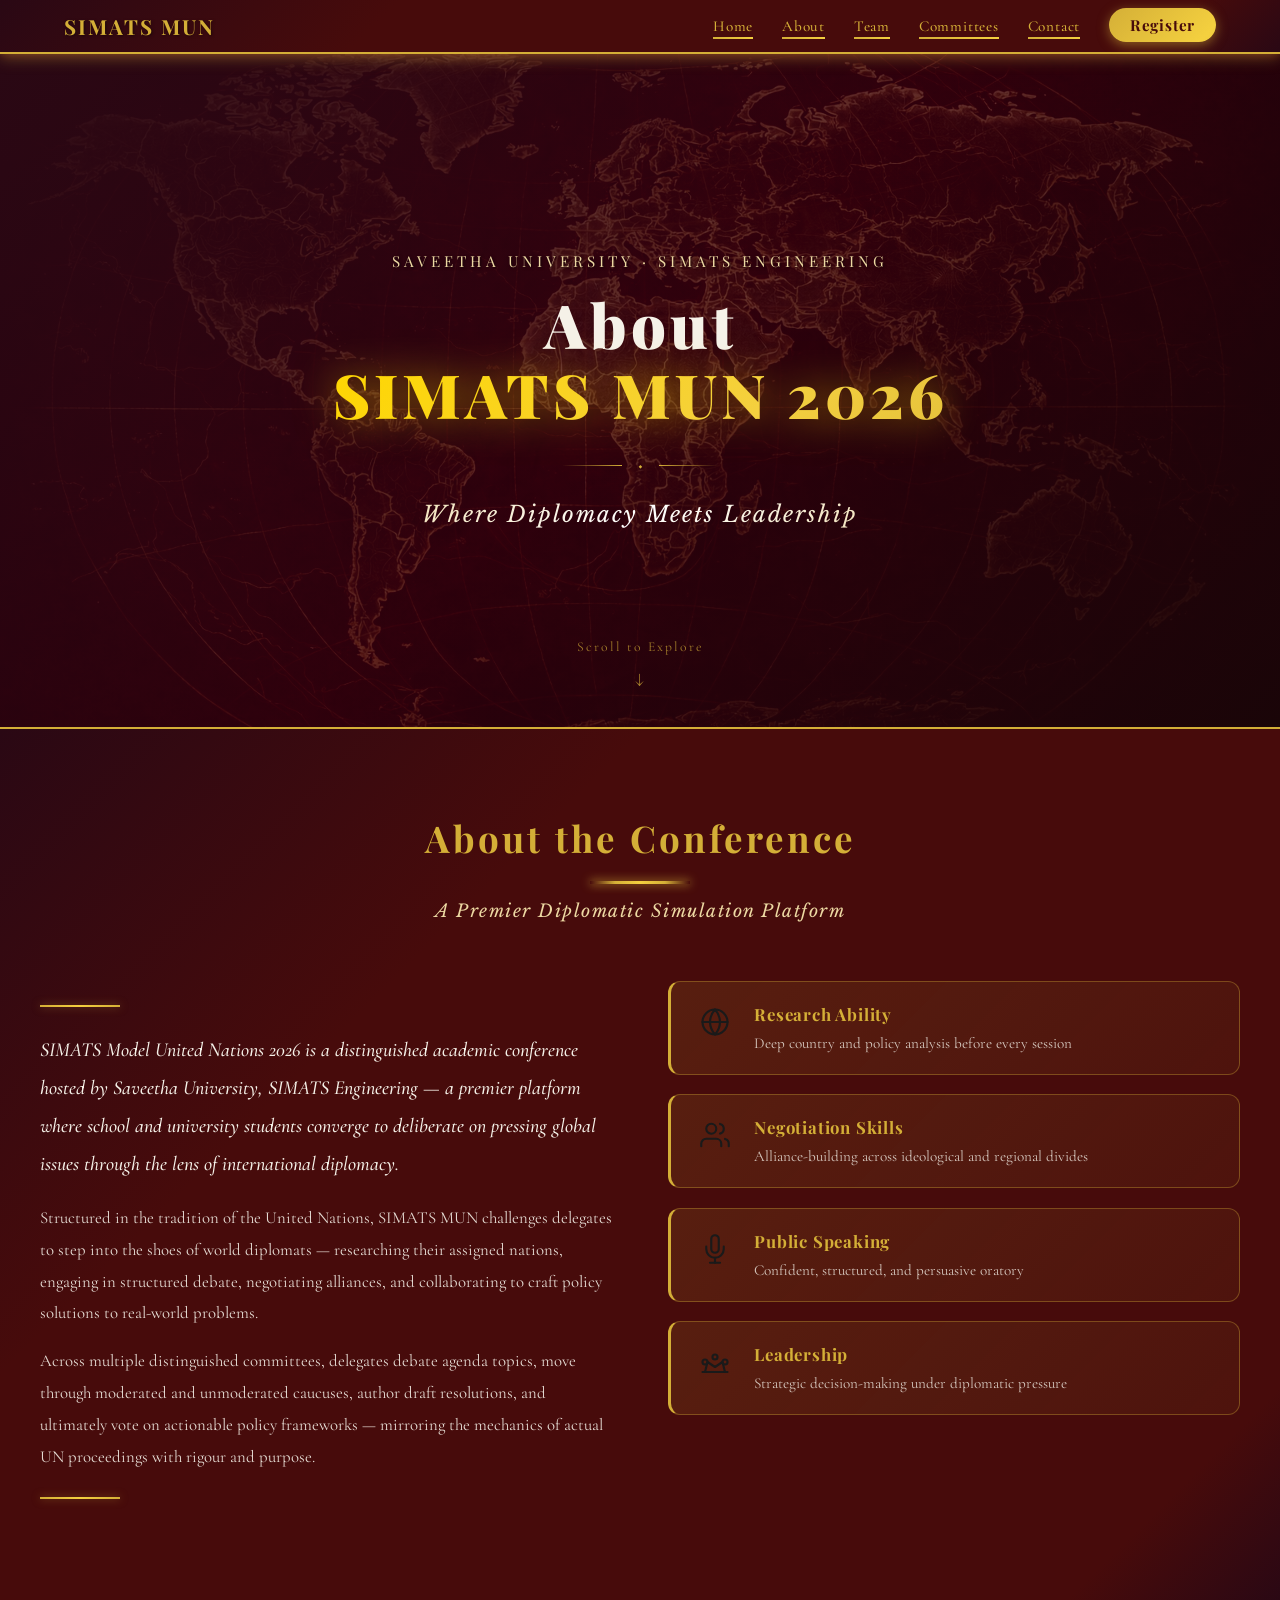
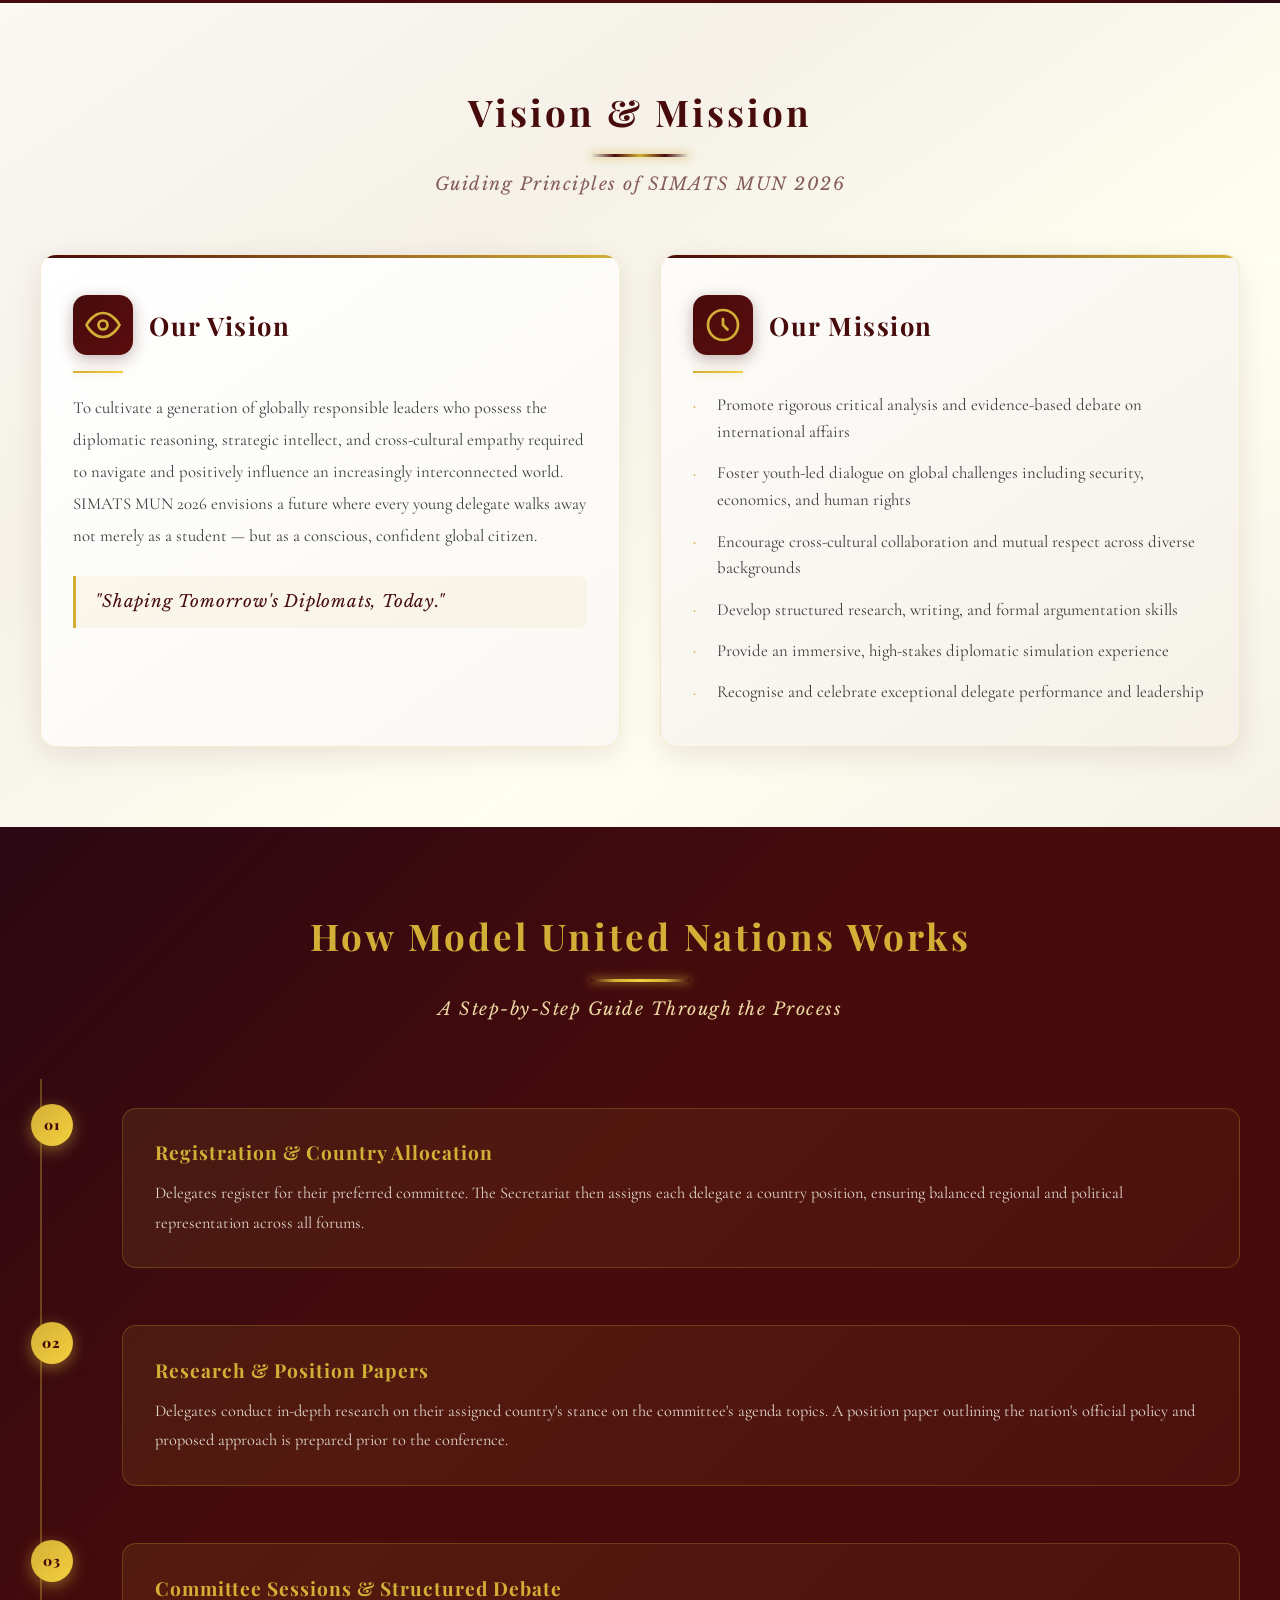
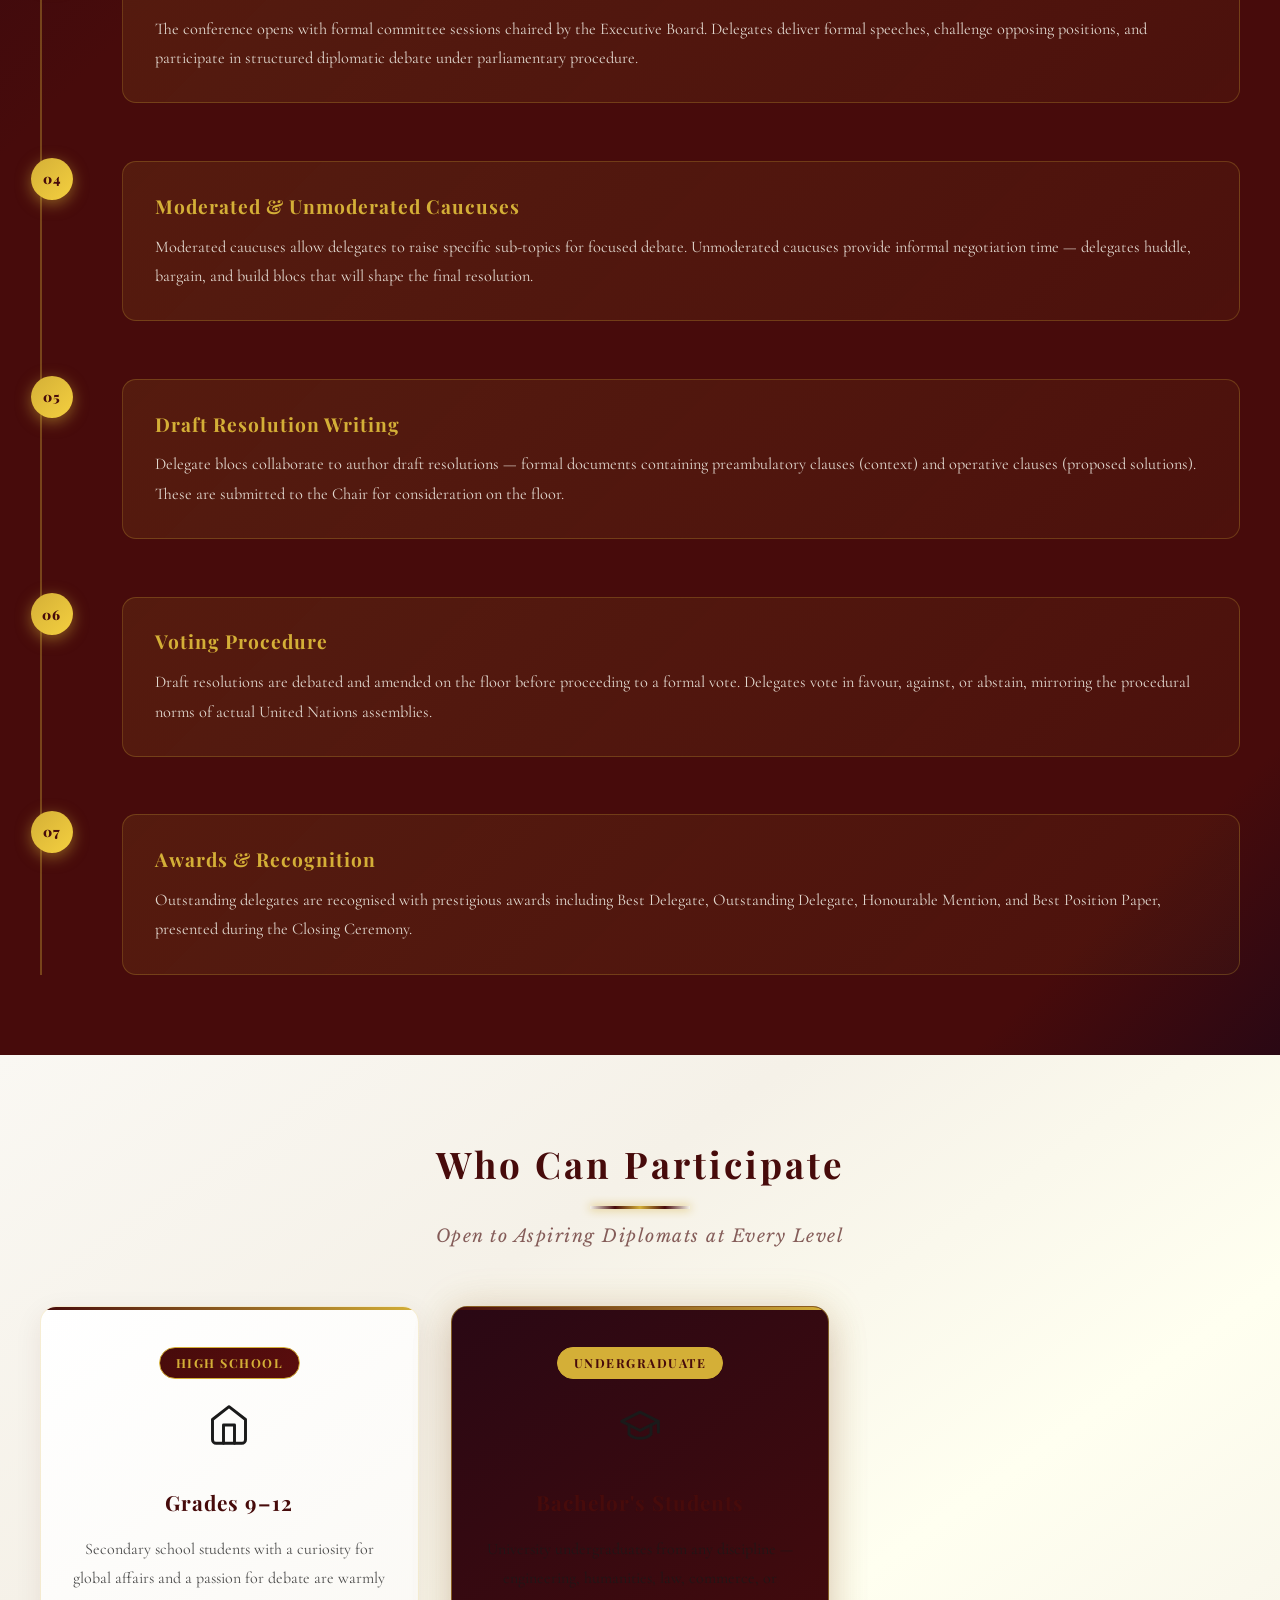
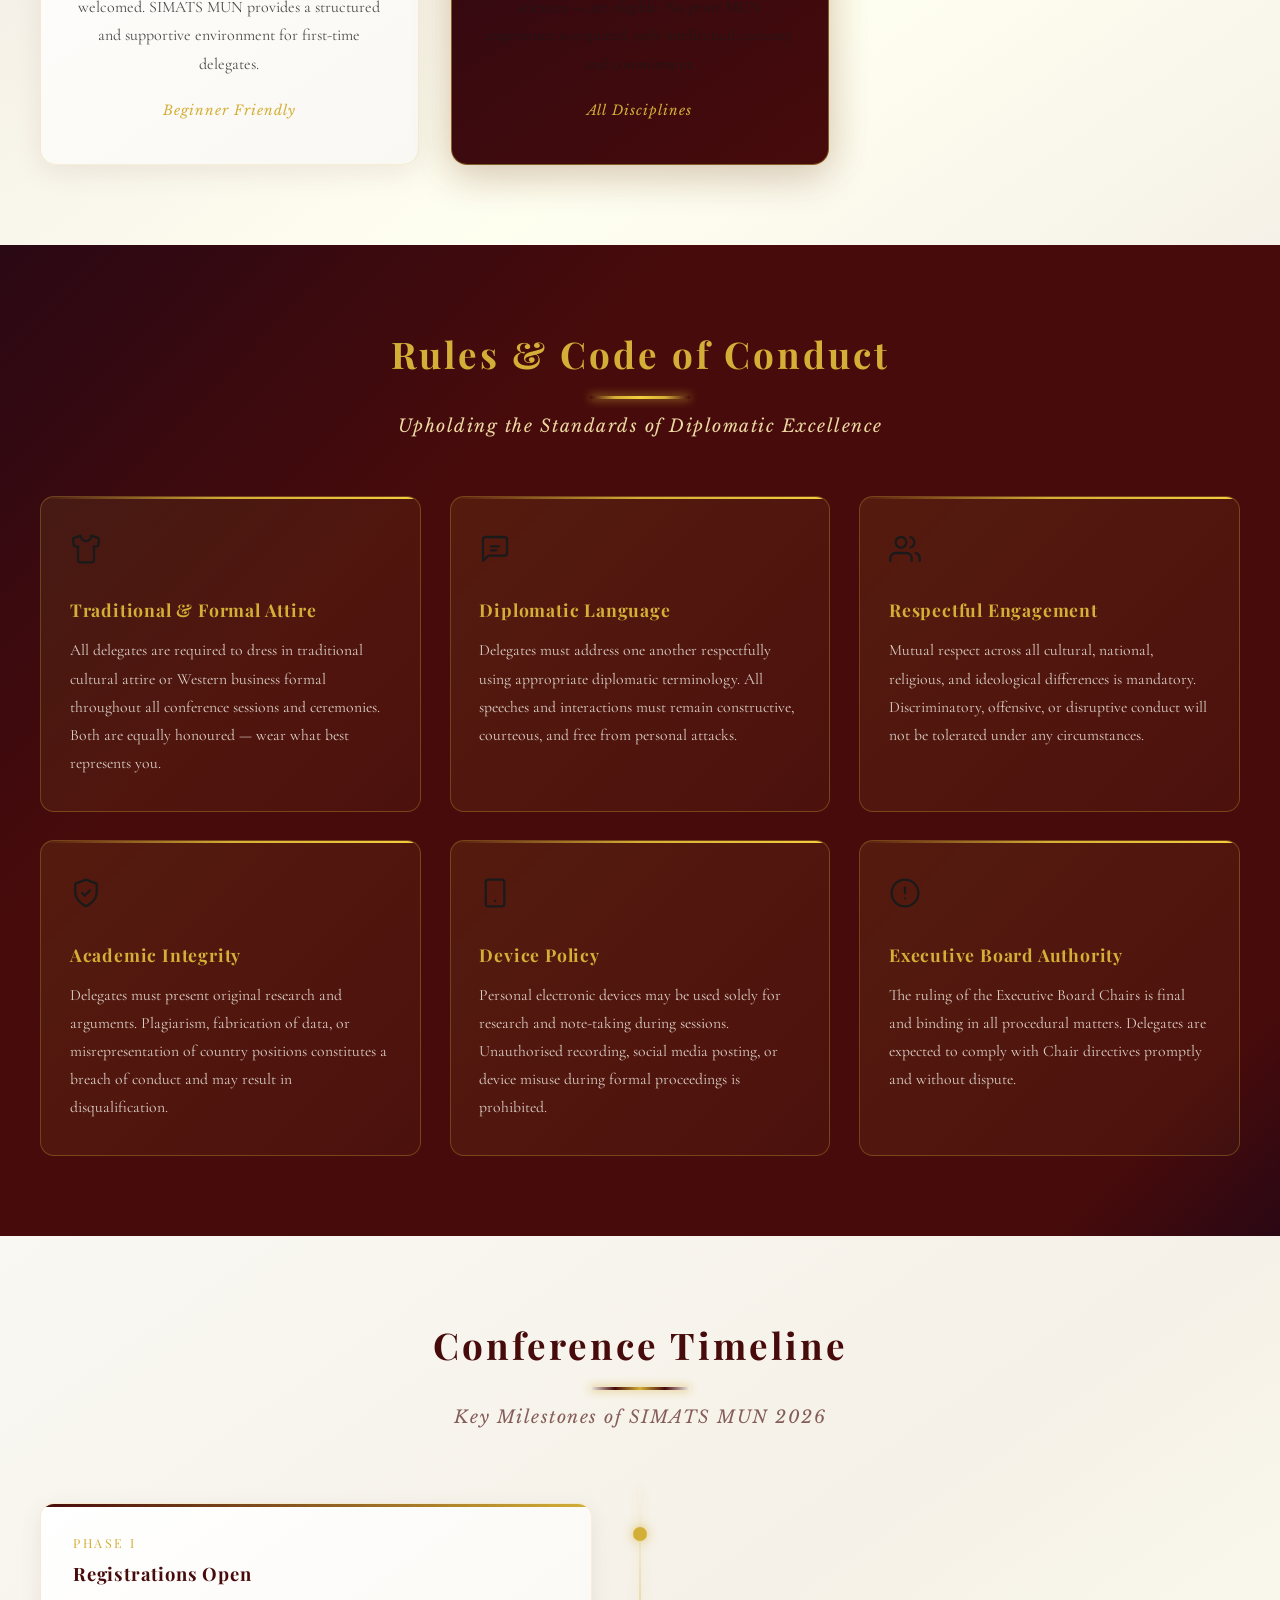
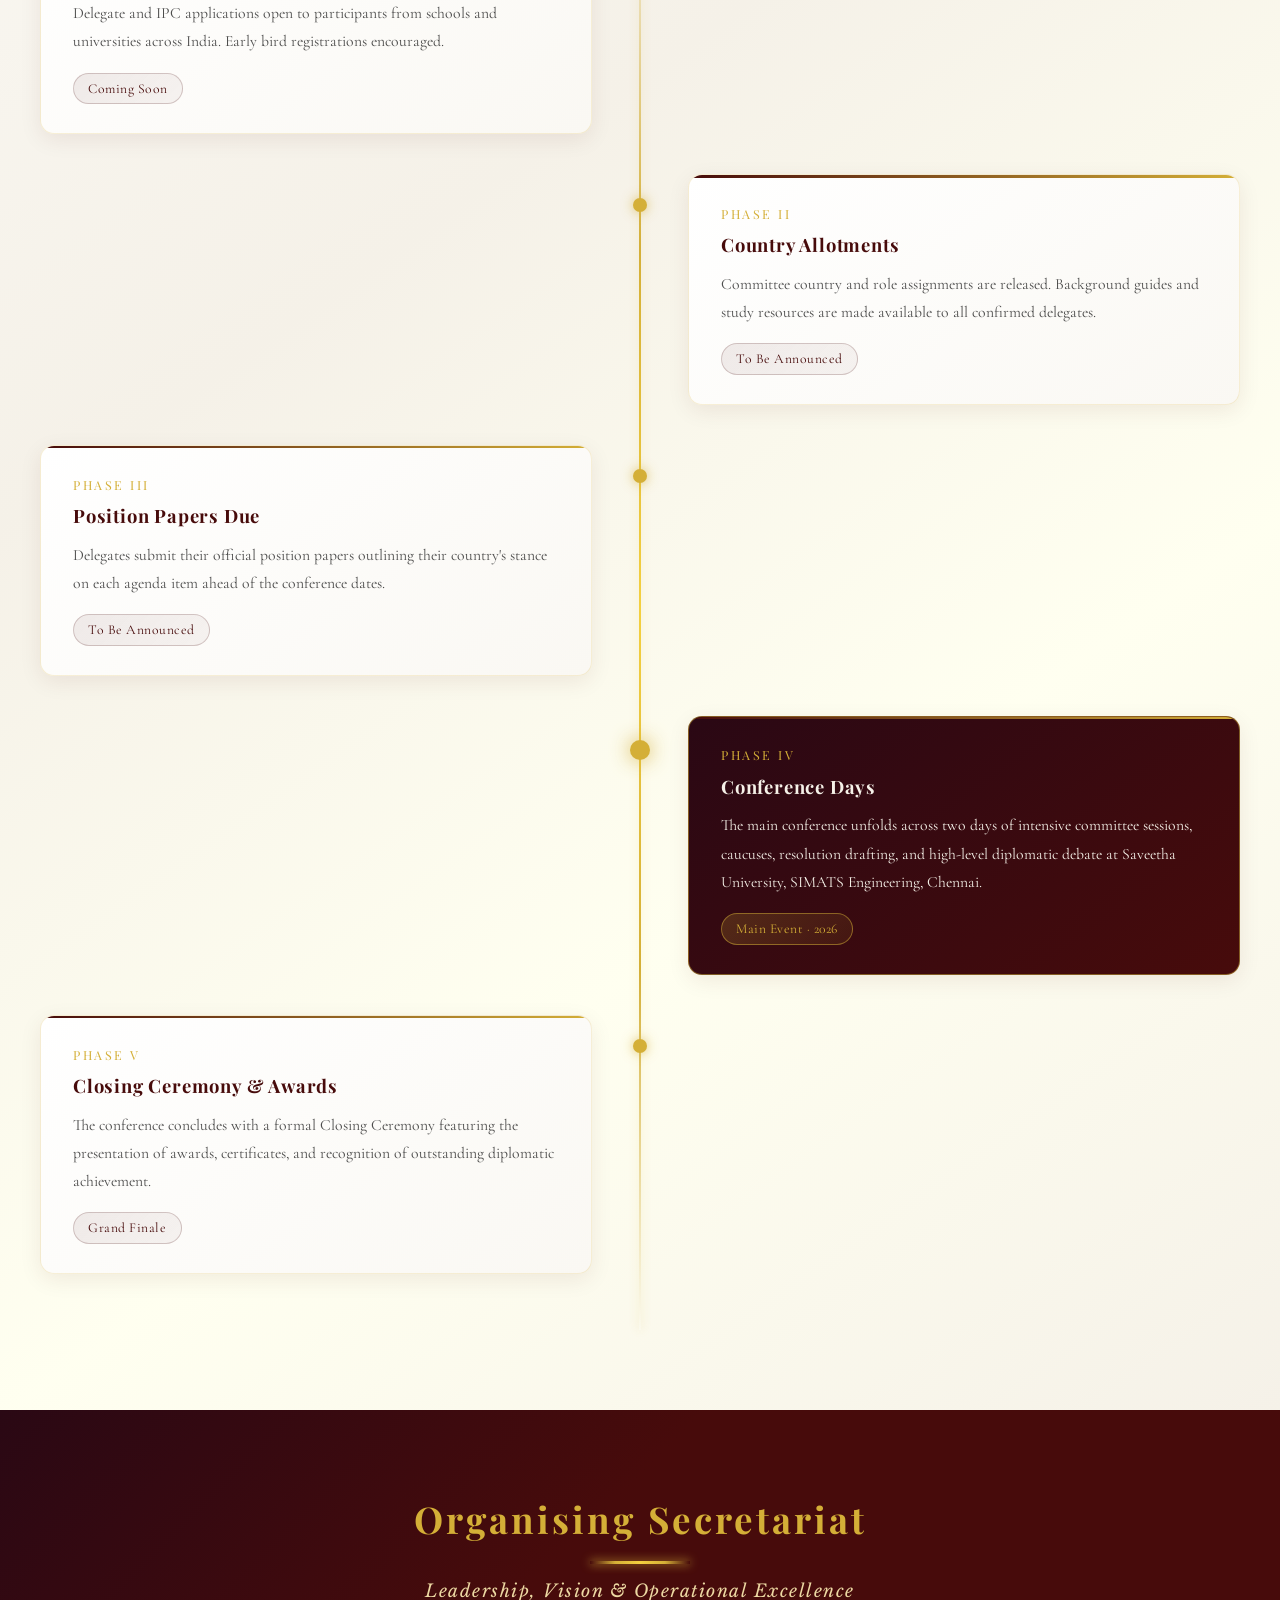
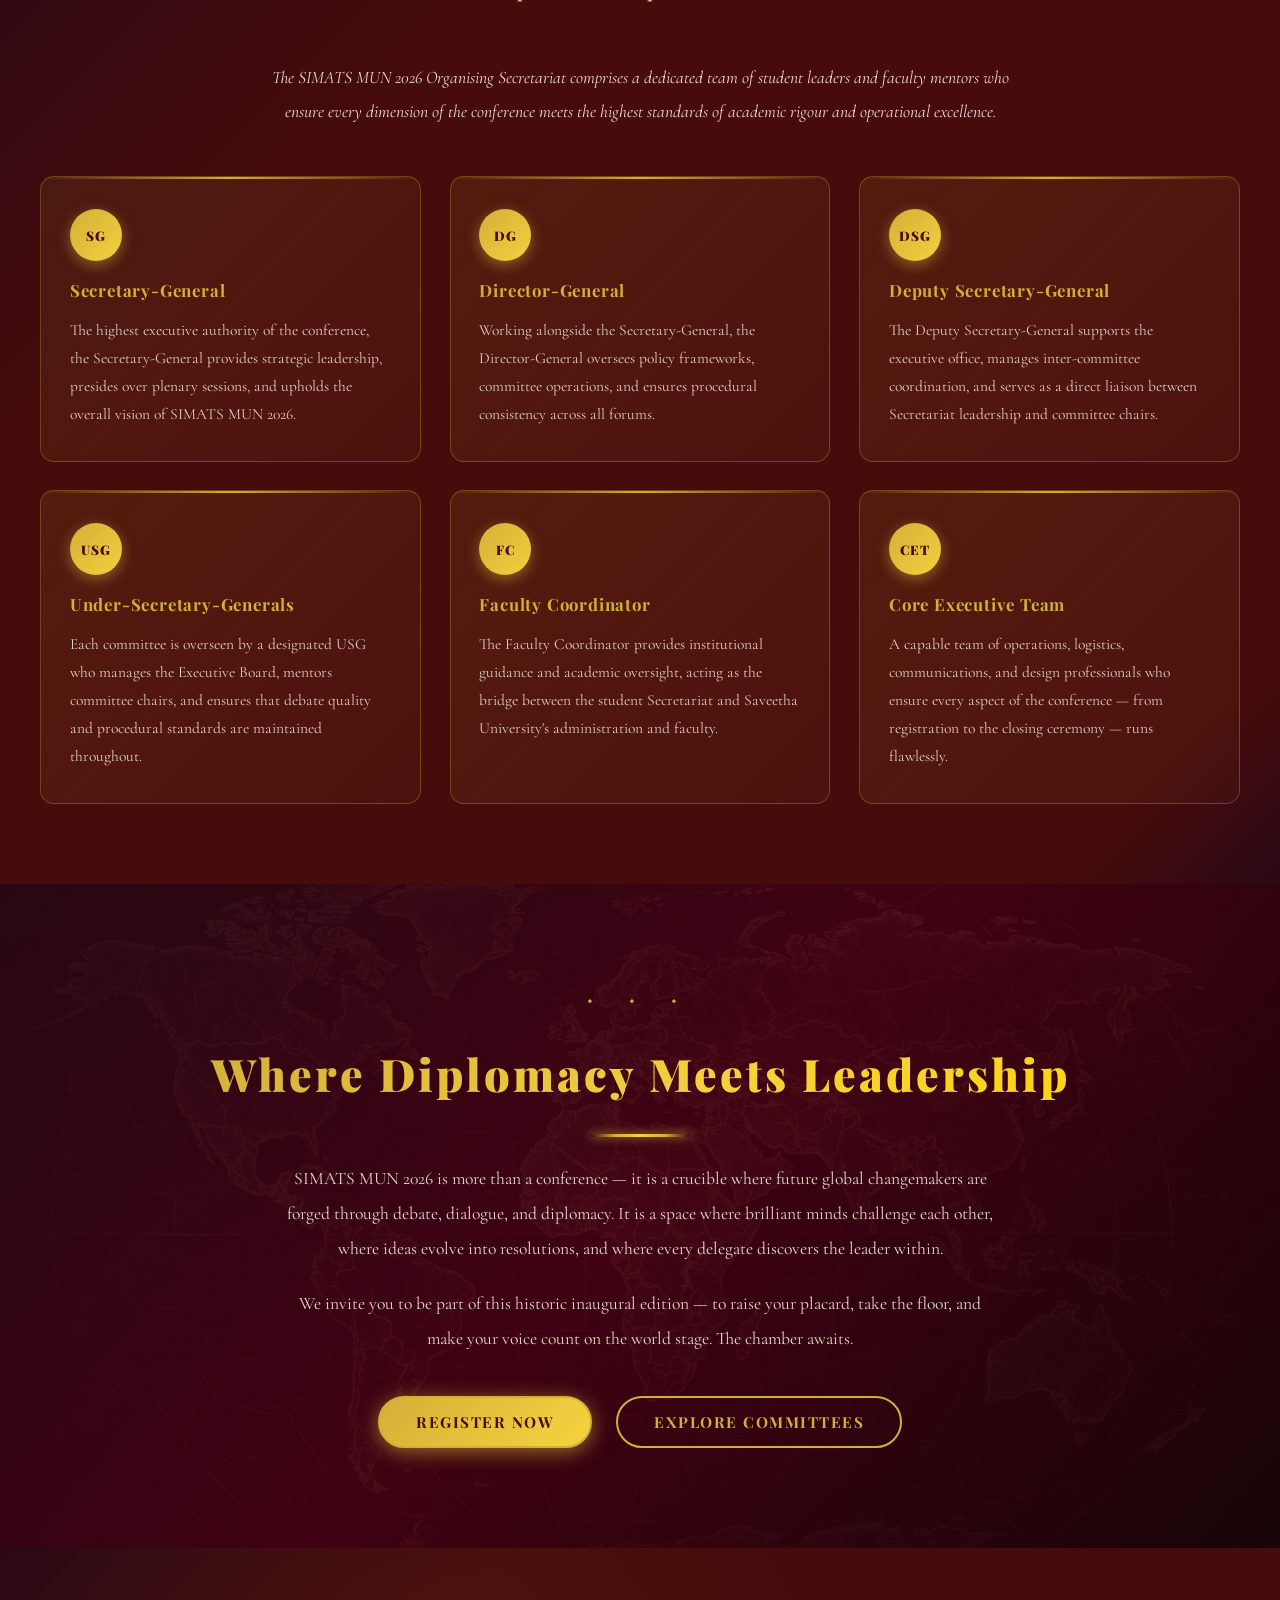
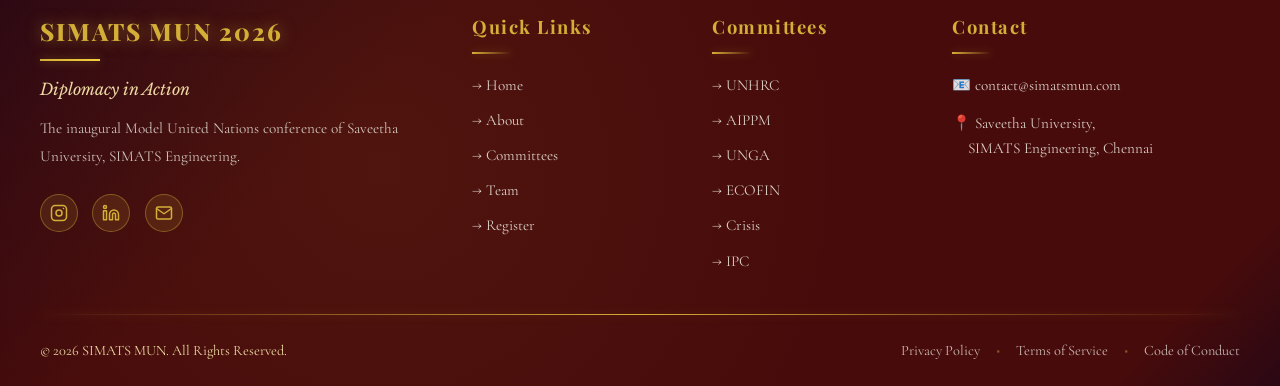
==== about.html @ 397e3b5e "Initial commit" ====
<!DOCTYPE html>
<html lang="en">
<head>
    <meta charset="UTF-8">
    <meta name="viewport" content="width=device-width, initial-scale=1.0">
    <title>About — SIMATS MUN 2026</title>
    <link rel="stylesheet" href="about.css">
    <link href="https://fonts.googleapis.com/css2?family=Playfair+Display:wght@400;500;600;700;800;900&family=Cormorant+Garamond:wght@300;400;500;600;700&family=Libre+Baskerville:wght@400;700&display=swap" rel="stylesheet">
</head>
<body>

    <!-- ═══════════════════════════════════════ NAVBAR ═══════════════════════════════════════ -->
    <nav class="navbar">
        <div class="nav-container">
            <a href="index.html" class="nav-logo">SIMATS MUN</a>
            <div class="nav-toggle" id="navToggle">
                <span></span><span></span><span></span>
            </div>
            <ul class="nav-menu" id="navMenu">
                <li><a href="index.html">Home</a></li>
                <li><a href="about.html" class="nav-active">About</a></li>
                <li><a href="index.html#team">Team</a></li>
                <li><a href="index.html#committees">Committees</a></li>
                <li><a href="index.html#contact">Contact</a></li>
                <li><a href="index.html#register" class="register-nav-btn">Register</a></li>
            </ul>
        </div>
    </nav>

    <!-- ═══════════════════════════════════════ HERO ═══════════════════════════════════════ -->
    <header class="about-hero">
        <div class="hero-bg"></div>
        <div class="hero-overlay"></div>
        <div class="hero-particles" id="heroParticles"></div>
        <div class="hero-content">
            <p class="hero-eyebrow">Saveetha University · SIMATS Engineering</p>
            <h1 class="hero-title">About<br><span class="hero-title-gold">SIMATS MUN 2026</span></h1>
            <div class="hero-divider">
                <span class="divider-line"></span>
                <span class="divider-gem">◆</span>
                <span class="divider-line"></span>
            </div>
            <p class="hero-tagline">Where Diplomacy Meets Leadership</p>
        </div>
        <div class="hero-scroll-hint">
            <span>Scroll to Explore</span>
            <div class="scroll-arrow">↓</div>
        </div>
    </header>

    <!-- ═══════════════════════════════════════ INTRODUCTION ═══════════════════════════════════════ -->
    <section class="section intro-section" id="introduction">
        <div class="section-bg-map"></div>
        <div class="container">
            <div class="section-header" data-animate>
                <h2 class="section-title">About the Conference</h2>
                <div class="title-underline"></div>
                <p class="section-tagline">A Premier Diplomatic Simulation Platform</p>
            </div>

            <div class="intro-grid" data-animate>
                <div class="intro-text-block">
                    <div class="ornament-bar"></div>
                    <p class="intro-lead">
                        SIMATS Model United Nations 2026 is a distinguished academic conference hosted by Saveetha University, SIMATS Engineering — a premier platform where school and university students converge to deliberate on pressing global issues through the lens of international diplomacy.
                    </p>
                    <p class="intro-body">
                        Structured in the tradition of the United Nations, SIMATS MUN challenges delegates to step into the shoes of world diplomats — researching their assigned nations, engaging in structured debate, negotiating alliances, and collaborating to craft policy solutions to real-world problems.
                    </p>
                    <p class="intro-body">
                        Across multiple distinguished committees, delegates debate agenda topics, move through moderated and unmoderated caucuses, author draft resolutions, and ultimately vote on actionable policy frameworks — mirroring the mechanics of actual UN proceedings with rigour and purpose.
                    </p>
                    <div class="ornament-bar"></div>
                </div>
                <div class="intro-pillars">
                    <!-- CHANGE 1: emoji → SVG icons in value pills -->
                    <div class="value-pill" data-delay="0">
                        <div class="pill-icon">
                            <svg viewBox="0 0 24 24" fill="none" stroke="currentColor" stroke-width="1.7" stroke-linecap="round" stroke-linejoin="round" width="30" height="30"><circle cx="12" cy="12" r="10"/><path d="M2 12h20M12 2a15.3 15.3 0 0 1 4 10 15.3 15.3 0 0 1-4 10 15.3 15.3 0 0 1-4-10 15.3 15.3 0 0 1 4-10z"/></svg>
                        </div>
                        <div>
                            <h4>Research Ability</h4>
                            <p>Deep country and policy analysis before every session</p>
                        </div>
                    </div>
                    <div class="value-pill" data-delay="1">
                        <div class="pill-icon">
                            <svg viewBox="0 0 24 24" fill="none" stroke="currentColor" stroke-width="1.7" stroke-linecap="round" stroke-linejoin="round" width="30" height="30"><path d="M17 21v-2a4 4 0 0 0-4-4H5a4 4 0 0 0-4 4v2"/><circle cx="9" cy="7" r="4"/><path d="M23 21v-2a4 4 0 0 0-3-3.87"/><path d="M16 3.13a4 4 0 0 1 0 7.75"/></svg>
                        </div>
                        <div>
                            <h4>Negotiation Skills</h4>
                            <p>Alliance-building across ideological and regional divides</p>
                        </div>
                    </div>
                    <div class="value-pill" data-delay="2">
                        <div class="pill-icon">
                            <svg viewBox="0 0 24 24" fill="none" stroke="currentColor" stroke-width="1.7" stroke-linecap="round" stroke-linejoin="round" width="30" height="30"><path d="M12 1a3 3 0 0 0-3 3v8a3 3 0 0 0 6 0V4a3 3 0 0 0-3-3z"/><path d="M19 10v2a7 7 0 0 1-14 0v-2"/><line x1="12" y1="19" x2="12" y2="23"/><line x1="8" y1="23" x2="16" y2="23"/></svg>
                        </div>
                        <div>
                            <h4>Public Speaking</h4>
                            <p>Confident, structured, and persuasive oratory</p>
                        </div>
                    </div>
                    <div class="value-pill" data-delay="3">
                        <div class="pill-icon">
                            <svg viewBox="0 0 24 24" fill="none" stroke="currentColor" stroke-width="1.7" stroke-linecap="round" stroke-linejoin="round" width="30" height="30"><path d="M2 20h20"/><path d="M4 20l2-8 6 4 6-4 2 8"/><circle cx="12" cy="8" r="2"/><circle cx="4" cy="12" r="2"/><circle cx="20" cy="12" r="2"/></svg>
                        </div>
                        <div>
                            <h4>Leadership</h4>
                            <p>Strategic decision-making under diplomatic pressure</p>
                        </div>
                    </div>
                </div>
            </div>
        </div>
    </section>

    <!-- ═══════════════════════════════════════ VISION & MISSION ═══════════════════════════════════════ -->
    <section class="section vm-section" id="vision-mission">
        <div class="container">
            <div class="section-header" data-animate>
                <h2 class="section-title">Vision &amp; Mission</h2>
                <div class="title-underline"></div>
                <p class="section-tagline">Guiding Principles of SIMATS MUN 2026</p>
            </div>

            <div class="vm-grid" data-animate>
                <!-- Vision -->
                <div class="vm-card vm-vision">
                    <div class="vm-card-header">
                        <div class="vm-icon">
                            <svg viewBox="0 0 24 24" fill="none" width="36" height="36">
                                <path d="M1 12s4-8 11-8 11 8 11 8-4 8-11 8-11-8-11-8z" stroke="currentColor" stroke-width="1.8" stroke-linecap="round" stroke-linejoin="round"/>
                                <circle cx="12" cy="12" r="3" stroke="currentColor" stroke-width="1.8"/>
                            </svg>
                        </div>
                        <h3>Our Vision</h3>
                    </div>
                    <div class="vm-card-divider"></div>
                    <p class="vm-text">
                        To cultivate a generation of globally responsible leaders who possess the diplomatic reasoning, strategic intellect, and cross-cultural empathy required to navigate and positively influence an increasingly interconnected world. SIMATS MUN 2026 envisions a future where every young delegate walks away not merely as a student — but as a conscious, confident global citizen.
                    </p>
                    <div class="vm-quote">
                        "Shaping Tomorrow's Diplomats, Today."
                    </div>
                </div>

                <!-- Mission -->
                <div class="vm-card vm-mission">
                    <div class="vm-card-header">
                        <div class="vm-icon">
                            <svg viewBox="0 0 24 24" fill="none" width="36" height="36">
                                <circle cx="12" cy="12" r="10" stroke="currentColor" stroke-width="1.8"/>
                                <path d="M12 8v4l3 3" stroke="currentColor" stroke-width="1.8" stroke-linecap="round" stroke-linejoin="round"/>
                            </svg>
                        </div>
                        <h3>Our Mission</h3>
                    </div>
                    <div class="vm-card-divider"></div>
                    <ul class="vm-list">
                        <li>Promote rigorous critical analysis and evidence-based debate on international affairs</li>
                        <li>Foster youth-led dialogue on global challenges including security, economics, and human rights</li>
                        <li>Encourage cross-cultural collaboration and mutual respect across diverse backgrounds</li>
                        <li>Develop structured research, writing, and formal argumentation skills</li>
                        <li>Provide an immersive, high-stakes diplomatic simulation experience</li>
                        <li>Recognise and celebrate exceptional delegate performance and leadership</li>
                    </ul>
                </div>
            </div>
        </div>
    </section>

    <!-- ═══════════════════════════════════════ HOW MUN WORKS ═══════════════════════════════════════ -->
    <section class="section how-section" id="how-it-works">
        <div class="section-bg-map"></div>
        <div class="container">
            <div class="section-header" data-animate>
                <h2 class="section-title">How Model United Nations Works</h2>
                <div class="title-underline"></div>
                <p class="section-tagline">A Step-by-Step Guide Through the Process</p>
            </div>

            <div class="process-timeline" data-animate>

                <div class="process-step" data-step="01">
                    <div class="step-number">01</div>
                    <div class="step-connector"></div>
                    <div class="step-content">
                        <h4>Registration &amp; Country Allocation</h4>
                        <p>Delegates register for their preferred committee. The Secretariat then assigns each delegate a country position, ensuring balanced regional and political representation across all forums.</p>
                    </div>
                </div>

                <div class="process-step" data-step="02">
                    <div class="step-number">02</div>
                    <div class="step-connector"></div>
                    <div class="step-content">
                        <h4>Research &amp; Position Papers</h4>
                        <p>Delegates conduct in-depth research on their assigned country's stance on the committee's agenda topics. A position paper outlining the nation's official policy and proposed approach is prepared prior to the conference.</p>
                    </div>
                </div>

                <div class="process-step" data-step="03">
                    <div class="step-number">03</div>
                    <div class="step-connector"></div>
                    <div class="step-content">
                        <h4>Committee Sessions &amp; Structured Debate</h4>
                        <p>The conference opens with formal committee sessions chaired by the Executive Board. Delegates deliver formal speeches, challenge opposing positions, and participate in structured diplomatic debate under parliamentary procedure.</p>
                    </div>
                </div>

                <div class="process-step" data-step="04">
                    <div class="step-number">04</div>
                    <div class="step-connector"></div>
                    <div class="step-content">
                        <h4>Moderated &amp; Unmoderated Caucuses</h4>
                        <p>Moderated caucuses allow delegates to raise specific sub-topics for focused debate. Unmoderated caucuses provide informal negotiation time — delegates huddle, bargain, and build blocs that will shape the final resolution.</p>
                    </div>
                </div>

                <div class="process-step" data-step="05">
                    <div class="step-number">05</div>
                    <div class="step-connector"></div>
                    <div class="step-content">
                        <h4>Draft Resolution Writing</h4>
                        <p>Delegate blocs collaborate to author draft resolutions — formal documents containing preambulatory clauses (context) and operative clauses (proposed solutions). These are submitted to the Chair for consideration on the floor.</p>
                    </div>
                </div>

                <div class="process-step" data-step="06">
                    <div class="step-number">06</div>
                    <div class="step-connector"></div>
                    <div class="step-content">
                        <h4>Voting Procedure</h4>
                        <p>Draft resolutions are debated and amended on the floor before proceeding to a formal vote. Delegates vote in favour, against, or abstain, mirroring the procedural norms of actual United Nations assemblies.</p>
                    </div>
                </div>

                <div class="process-step" data-step="07">
                    <div class="step-number">07</div>
                    <div class="step-content">
                        <h4>Awards &amp; Recognition</h4>
                        <p>Outstanding delegates are recognised with prestigious awards including Best Delegate, Outstanding Delegate, Honourable Mention, and Best Position Paper, presented during the Closing Ceremony.</p>
                    </div>
                </div>

            </div>
        </div>
    </section>

    <!-- ═══════════════════════════════════════ WHO CAN PARTICIPATE ═══════════════════════════════════════ -->
    <section class="section eligibility-section" id="eligibility">
        <div class="container">
            <div class="section-header" data-animate>
                <h2 class="section-title">Who Can Participate</h2>
                <div class="title-underline"></div>
                <p class="section-tagline">Open to Aspiring Diplomats at Every Level</p>
            </div>

            <!-- CHANGE 2: Postgraduate card removed; only High School & Undergraduate remain -->
            <div class="eligibility-grid" data-animate>
                <div class="elig-card">
                    <div class="elig-badge">High School</div>
                    <div class="elig-icon">
                        <svg viewBox="0 0 24 24" fill="none" stroke="currentColor" stroke-width="1.6" stroke-linecap="round" stroke-linejoin="round" width="44" height="44"><path d="M3 9l9-7 9 7v11a2 2 0 0 1-2 2H5a2 2 0 0 1-2-2z"/><polyline points="9 22 9 12 15 12 15 22"/></svg>
                    </div>
                    <h3>Grades 9–12</h3>
                    <p>Secondary school students with a curiosity for global affairs and a passion for debate are warmly welcomed. SIMATS MUN provides a structured and supportive environment for first-time delegates.</p>
                    <div class="elig-tag">Beginner Friendly</div>
                </div>
                <div class="elig-card elig-card-highlight">
                    <div class="elig-badge">Undergraduate</div>
                    <div class="elig-icon">
                        <svg viewBox="0 0 24 24" fill="none" stroke="currentColor" stroke-width="1.6" stroke-linecap="round" stroke-linejoin="round" width="44" height="44"><path d="M22 10v6M2 10l10-5 10 5-10 5z"/><path d="M6 12v5c3 3 9 3 12 0v-5"/></svg>
                    </div>
                    <h3>Bachelor's Students</h3>
                    <p>University undergraduates from any discipline — engineering, humanities, law, commerce, or sciences — are eligible. No prior MUN experience is required, only intellectual curiosity and commitment.</p>
                    <div class="elig-tag">All Disciplines</div>
                </div>
            </div>
        </div>
    </section>

    <!-- ═══════════════════════════════════════ RULES & CODE OF CONDUCT ═══════════════════════════════════════ -->
    <section class="section rules-section" id="rules">
        <div class="section-bg-map"></div>
        <div class="container">
            <div class="section-header" data-animate>
                <h2 class="section-title">Rules &amp; Code of Conduct</h2>
                <div class="title-underline"></div>
                <p class="section-tagline">Upholding the Standards of Diplomatic Excellence</p>
            </div>

            <div class="rules-grid" data-animate>
                <!-- CHANGE 3: Attire — traditional & formal; emoji → SVG icon -->
                <div class="rule-card">
                    <div class="rule-icon">
                        <svg viewBox="0 0 24 24" fill="none" stroke="currentColor" stroke-width="1.7" stroke-linecap="round" stroke-linejoin="round" width="32" height="32"><path d="M20.38 3.46L16 2a4 4 0 0 1-8 0L3.62 3.46a2 2 0 0 0-1.34 2.23l.58 3.57a1 1 0 0 0 .99.84H6v10c0 1.1.9 2 2 2h8a2 2 0 0 0 2-2V10h2.15a1 1 0 0 0 .99-.84l.58-3.57a2 2 0 0 0-1.34-2.23z"/></svg>
                    </div>
                    <h4>Traditional &amp; Formal Attire</h4>
                    <p>All delegates are required to dress in traditional cultural attire or Western business formal throughout all conference sessions and ceremonies. Both are equally honoured — wear what best represents you.</p>
                </div>
                <div class="rule-card">
                    <div class="rule-icon">
                        <svg viewBox="0 0 24 24" fill="none" stroke="currentColor" stroke-width="1.7" stroke-linecap="round" stroke-linejoin="round" width="32" height="32"><path d="M21 15a2 2 0 0 1-2 2H7l-4 4V5a2 2 0 0 1 2-2h14a2 2 0 0 1 2 2z"/><line x1="9" y1="10" x2="15" y2="10"/><line x1="9" y1="13" x2="13" y2="13"/></svg>
                    </div>
                    <h4>Diplomatic Language</h4>
                    <p>Delegates must address one another respectfully using appropriate diplomatic terminology. All speeches and interactions must remain constructive, courteous, and free from personal attacks.</p>
                </div>
                <div class="rule-card">
                    <div class="rule-icon">
                        <svg viewBox="0 0 24 24" fill="none" stroke="currentColor" stroke-width="1.7" stroke-linecap="round" stroke-linejoin="round" width="32" height="32"><path d="M17 21v-2a4 4 0 0 0-4-4H5a4 4 0 0 0-4 4v2"/><circle cx="9" cy="7" r="4"/><path d="M23 21v-2a4 4 0 0 0-3-3.87"/><path d="M16 3.13a4 4 0 0 1 0 7.75"/></svg>
                    </div>
                    <h4>Respectful Engagement</h4>
                    <p>Mutual respect across all cultural, national, religious, and ideological differences is mandatory. Discriminatory, offensive, or disruptive conduct will not be tolerated under any circumstances.</p>
                </div>
                <div class="rule-card">
                    <div class="rule-icon">
                        <svg viewBox="0 0 24 24" fill="none" stroke="currentColor" stroke-width="1.7" stroke-linecap="round" stroke-linejoin="round" width="32" height="32"><path d="M12 22s8-4 8-10V5l-8-3-8 3v7c0 6 8 10 8 10z"/><polyline points="9 12 11 14 15 10"/></svg>
                    </div>
                    <h4>Academic Integrity</h4>
                    <p>Delegates must present original research and arguments. Plagiarism, fabrication of data, or misrepresentation of country positions constitutes a breach of conduct and may result in disqualification.</p>
                </div>
                <div class="rule-card">
                    <div class="rule-icon">
                        <svg viewBox="0 0 24 24" fill="none" stroke="currentColor" stroke-width="1.7" stroke-linecap="round" stroke-linejoin="round" width="32" height="32"><rect x="5" y="2" width="14" height="20" rx="2" ry="2"/><line x1="12" y1="18" x2="12.01" y2="18"/></svg>
                    </div>
                    <h4>Device Policy</h4>
                    <p>Personal electronic devices may be used solely for research and note-taking during sessions. Unauthorised recording, social media posting, or device misuse during formal proceedings is prohibited.</p>
                </div>
                <div class="rule-card">
                    <div class="rule-icon">
                        <svg viewBox="0 0 24 24" fill="none" stroke="currentColor" stroke-width="1.7" stroke-linecap="round" stroke-linejoin="round" width="32" height="32"><circle cx="12" cy="12" r="10"/><line x1="12" y1="8" x2="12" y2="12"/><line x1="12" y1="16" x2="12.01" y2="16"/></svg>
                    </div>
                    <h4>Executive Board Authority</h4>
                    <p>The ruling of the Executive Board Chairs is final and binding in all procedural matters. Delegates are expected to comply with Chair directives promptly and without dispute.</p>
                </div>
            </div>
        </div>
    </section>

    <!-- ═══════════════════════════════════════ CONFERENCE TIMELINE ═══════════════════════════════════════ -->
    <section class="section timeline-section" id="timeline">
        <div class="container">
            <div class="section-header" data-animate>
                <h2 class="section-title">Conference Timeline</h2>
                <div class="title-underline"></div>
                <p class="section-tagline">Key Milestones of SIMATS MUN 2026</p>
            </div>

            <div class="timeline-track" data-animate>
                <div class="tl-node">
                    <div class="tl-dot"></div>
                    <div class="tl-card">
                        <div class="tl-phase">Phase I</div>
                        <h4>Registrations Open</h4>
                        <p>Delegate and IPC applications open to participants from schools and universities across India. Early bird registrations encouraged.</p>
                        <div class="tl-tag">Coming Soon</div>
                    </div>
                </div>
                <div class="tl-node tl-right">
                    <div class="tl-dot"></div>
                    <div class="tl-card">
                        <div class="tl-phase">Phase II</div>
                        <h4>Country Allotments</h4>
                        <p>Committee country and role assignments are released. Background guides and study resources are made available to all confirmed delegates.</p>
                        <div class="tl-tag">To Be Announced</div>
                    </div>
                </div>
                <div class="tl-node">
                    <div class="tl-dot"></div>
                    <div class="tl-card">
                        <div class="tl-phase">Phase III</div>
                        <h4>Position Papers Due</h4>
                        <p>Delegates submit their official position papers outlining their country's stance on each agenda item ahead of the conference dates.</p>
                        <div class="tl-tag">To Be Announced</div>
                    </div>
                </div>
                <div class="tl-node tl-right">
                    <div class="tl-dot tl-dot-gold"></div>
                    <div class="tl-card tl-card-gold">
                        <div class="tl-phase">Phase IV</div>
                        <h4>Conference Days</h4>
                        <p>The main conference unfolds across two days of intensive committee sessions, caucuses, resolution drafting, and high-level diplomatic debate at Saveetha University, SIMATS Engineering, Chennai.</p>
                        <div class="tl-tag tl-tag-gold">Main Event · 2026</div>
                    </div>
                </div>
                <div class="tl-node">
                    <div class="tl-dot"></div>
                    <div class="tl-card">
                        <div class="tl-phase">Phase V</div>
                        <h4>Closing Ceremony &amp; Awards</h4>
                        <p>The conference concludes with a formal Closing Ceremony featuring the presentation of awards, certificates, and recognition of outstanding diplomatic achievement.</p>
                        <div class="tl-tag">Grand Finale</div>
                    </div>
                </div>
            </div>
        </div>
    </section>

    <!-- ═══════════════════════════════════════ ORGANISING SECRETARIAT ═══════════════════════════════════════ -->
    <section class="section secretariat-section" id="secretariat">
        <div class="section-bg-map"></div>
        <div class="container">
            <div class="section-header" data-animate>
                <h2 class="section-title">Organising Secretariat</h2>
                <div class="title-underline"></div>
                <p class="section-tagline">Leadership, Vision &amp; Operational Excellence</p>
            </div>

            <div class="secretariat-intro" data-animate>
                <p>The SIMATS MUN 2026 Organising Secretariat comprises a dedicated team of student leaders and faculty mentors who ensure every dimension of the conference meets the highest standards of academic rigour and operational excellence.</p>
            </div>

            <div class="secretariat-grid" data-animate>
                <div class="sec-role">
                    <div class="sec-badge">SG</div>
                    <h4>Secretary-General</h4>
                    <p>The highest executive authority of the conference, the Secretary-General provides strategic leadership, presides over plenary sessions, and upholds the overall vision of SIMATS MUN 2026.</p>
                </div>
                <div class="sec-role">
                    <div class="sec-badge">DG</div>
                    <h4>Director-General</h4>
                    <p>Working alongside the Secretary-General, the Director-General oversees policy frameworks, committee operations, and ensures procedural consistency across all forums.</p>
                </div>
                <div class="sec-role">
                    <div class="sec-badge">DSG</div>
                    <h4>Deputy Secretary-General</h4>
                    <p>The Deputy Secretary-General supports the executive office, manages inter-committee coordination, and serves as a direct liaison between Secretariat leadership and committee chairs.</p>
                </div>
                <div class="sec-role">
                    <div class="sec-badge">USG</div>
                    <h4>Under-Secretary-Generals</h4>
                    <p>Each committee is overseen by a designated USG who manages the Executive Board, mentors committee chairs, and ensures that debate quality and procedural standards are maintained throughout.</p>
                </div>
                <div class="sec-role">
                    <div class="sec-badge">FC</div>
                    <h4>Faculty Coordinator</h4>
                    <p>The Faculty Coordinator provides institutional guidance and academic oversight, acting as the bridge between the student Secretariat and Saveetha University's administration and faculty.</p>
                </div>
                <div class="sec-role">
                    <div class="sec-badge">CET</div>
                    <h4>Core Executive Team</h4>
                    <p>A capable team of operations, logistics, communications, and design professionals who ensure every aspect of the conference — from registration to the closing ceremony — runs flawlessly.</p>
                </div>
            </div>
        </div>
    </section>

    <!-- ═══════════════════════════════════════ CLOSING STATEMENT ═══════════════════════════════════════ -->
    <section class="section closing-section">
        <div class="closing-bg"></div>
        <div class="closing-overlay"></div>
        <div class="container">
            <div class="closing-content" data-animate>
                <div class="closing-ornament">◆ ◆ ◆</div>
                <h2 class="closing-title">Where Diplomacy Meets Leadership</h2>
                <div class="title-underline" style="margin:1.5rem auto;"></div>
                <p class="closing-body">
                    SIMATS MUN 2026 is more than a conference — it is a crucible where future global changemakers are forged through debate, dialogue, and diplomacy. It is a space where brilliant minds challenge each other, where ideas evolve into resolutions, and where every delegate discovers the leader within.
                </p>
                <p class="closing-body">
                    We invite you to be part of this historic inaugural edition — to raise your placard, take the floor, and make your voice count on the world stage. The chamber awaits.
                </p>
                <div class="closing-ctas">
                    <a href="index.html#register" class="cta-btn cta-primary">Register Now</a>
                    <a href="index.html#committees" class="cta-btn cta-secondary">Explore Committees</a>
                </div>
            </div>
        </div>
    </section>

    <!-- ═══════════════════════════════════════ FOOTER ═══════════════════════════════════════ -->
    <footer class="footer">
        <div class="container">
            <div class="footer-content">
                <div class="footer-brand">
                    <h3 class="footer-logo">SIMATS MUN 2026</h3>
                    <div class="logo-underline"></div>
                    <p class="footer-tagline">Diplomacy in Action</p>
                    <p class="footer-desc">The inaugural Model United Nations conference of Saveetha University, SIMATS Engineering.</p>
                    <div class="footer-social">
                        <a href="#" class="social-icon" aria-label="Instagram">
                            <svg viewBox="0 0 24 24" fill="none"><rect x="2" y="2" width="20" height="20" rx="5" stroke="currentColor" stroke-width="2"/><circle cx="12" cy="12" r="4" stroke="currentColor" stroke-width="2"/><circle cx="18" cy="6" r="1" fill="currentColor"/></svg>
                        </a>
                        <a href="#" class="social-icon" aria-label="LinkedIn">
                            <svg viewBox="0 0 24 24" fill="none"><path d="M16 8C17.5913 8 19.1174 8.63214 20.2426 9.75736C21.3679 10.8826 22 12.4087 22 14V21H18V14C18 13.4696 17.7893 12.9609 17.4142 12.5858C17.0391 12.2107 16.5304 12 16 12C15.4696 12 14.9609 12.2107 14.5858 12.5858C14.2107 12.9609 14 13.4696 14 14V21H10V14C10 12.4087 10.6321 10.8826 11.7574 9.75736C12.8826 8.63214 14.4087 8 16 8Z" stroke="currentColor" stroke-width="2" stroke-linecap="round" stroke-linejoin="round"/><path d="M6 9H2V21H6V9Z" stroke="currentColor" stroke-width="2" stroke-linecap="round" stroke-linejoin="round"/><circle cx="4" cy="4" r="2" stroke="currentColor" stroke-width="2"/></svg>
                        </a>
                        <a href="#" class="social-icon" aria-label="Email">
                            <svg viewBox="0 0 24 24" fill="none"><path d="M4 4H20C21.1 4 22 4.9 22 6V18C22 19.1 21.1 20 20 20H4C2.9 20 2 19.1 2 18V6C2 4.9 2.9 4 4 4Z" stroke="currentColor" stroke-width="2" stroke-linecap="round" stroke-linejoin="round"/><path d="M22 6L12 13L2 6" stroke="currentColor" stroke-width="2" stroke-linecap="round" stroke-linejoin="round"/></svg>
                        </a>
                    </div>
                </div>
                <div class="footer-col">
                    <h4 class="footer-heading">Quick Links</h4>
                    <div class="footer-heading-underline"></div>
                    <ul class="footer-links">
                        <li><a href="index.html">→ Home</a></li>
                        <li><a href="about.html">→ About</a></li>
                        <li><a href="index.html#committees">→ Committees</a></li>
                        <li><a href="index.html#team">→ Team</a></li>
                        <li><a href="index.html#register">→ Register</a></li>
                    </ul>
                </div>
                <div class="footer-col">
                    <h4 class="footer-heading">Committees</h4>
                    <div class="footer-heading-underline"></div>
                    <ul class="footer-links">
                        <li><a href="index.html#committees">→ UNHRC</a></li>
                        <li><a href="index.html#committees">→ AIPPM</a></li>
                        <li><a href="index.html#committees">→ UNGA</a></li>
                        <li><a href="index.html#committees">→ ECOFIN</a></li>
                        <li><a href="index.html#committees">→ Crisis</a></li>
                        <li><a href="index.html#committees">→ IPC</a></li>
                    </ul>
                </div>
                <div class="footer-col">
                    <h4 class="footer-heading">Contact</h4>
                    <div class="footer-heading-underline"></div>
                    <p class="footer-contact-item">📧 <a href="mailto:contact@simatsmun.com">contact@simatsmun.com</a></p>
                    <p class="footer-contact-item">📍 Saveetha University,<br>&nbsp;&nbsp;&nbsp;&nbsp;SIMATS Engineering, Chennai</p>
                </div>
            </div>
            <div class="footer-divider"></div>
            <div class="footer-bottom">
                <p>© 2026 SIMATS MUN. All Rights Reserved.</p>
                <div class="footer-bottom-links">
                    <a href="#">Privacy Policy</a>
                    <span>•</span>
                    <a href="#">Terms of Service</a>
                    <span>•</span>
                    <a href="#">Code of Conduct</a>
                </div>
            </div>
        </div>
    </footer>

    <script src="about.js"></script>
</body>
</html>
---- about.css ----
/* ─── RESET & ROOT ─── */
*, *::before, *::after { margin:0; padding:0; box-sizing:border-box; }

:root {
    --royal-red: #470b0b;
    --burgundy: #470b0b;
    --deep-burgundy: #2A0814;
    --dark-burgundy: #1a0508;
    --gold: #D4AF37;
    --dark-gold: #B8941F;
    --light-gold: #F4D03F;
    --pale-gold: #EDD9A3;
    --cream: #F5F1E8;
    --cream-light: #FAF8F3;
    --ivory: #FFFFF0;
    --white: #FFFFFF;
    --black: #1A1A1A;
}

html { scroll-behavior: smooth; }

body {
    font-family: 'Cormorant Garamond', serif;
    line-height: 1.6;
    color: var(--black);
    background: var(--cream);
    overflow-x: hidden;
}

/* ─── NAVBAR ─── */
.navbar {
    background: linear-gradient(135deg, var(--deep-burgundy) 0%, var(--burgundy) 30%, var(--royal-red) 60%, var(--burgundy) 90%, var(--deep-burgundy) 100%);
    padding: 0.6rem 0;
    position: sticky;
    top: 0;
    z-index: 1000;
    box-shadow: 0 3px 15px rgba(212,175,55,0.4), 0 1px 8px rgba(171,35,48,0.3);
    border-bottom: 2px solid var(--gold);
}

.nav-container {
    display: flex;
    justify-content: space-between;
    align-items: center;
    max-width: 1200px;
    margin: 0 auto;
    padding: 0 24px;
}

.nav-logo {
    color: var(--gold);
    font-size: 1.3rem;
    font-weight: 700;
    text-decoration: none;
    font-family: 'Playfair Display', serif;
    letter-spacing: 2px;
    text-shadow: 1px 1px 3px rgba(0,0,0,0.5);
    transition: all 0.3s ease;
}
.nav-logo:hover { color: var(--light-gold); text-shadow: 0 0 15px rgba(212,175,55,0.8); }

.nav-menu {
    display: flex;
    list-style: none;
    gap: 1.8rem;
    align-items: center;
}

.nav-menu a {
    color: var(--cream);
    text-decoration: none;
    font-weight: 500;
    font-size: 0.95rem;
    font-family: 'Cormorant Garamond', serif;
    transition: all 0.3s ease;
    padding: 0.3rem 0;
    position: relative;
    letter-spacing: 0.8px;
}

.nav-menu a::after {
    content: '';
    position: absolute;
    bottom: 0; left: 0;
    width: 0; height: 2px;
    background: linear-gradient(90deg, var(--gold), var(--light-gold));
    transition: width 0.3s ease;
}
.nav-menu a:hover::after, .nav-menu a.nav-active::after { width: 100%; }
.nav-menu a:hover, .nav-menu a.nav-active { color: var(--gold); }

.register-nav-btn {
    background: linear-gradient(135deg, var(--gold), var(--light-gold), var(--gold)) !important;
    background-size: 200% 100% !important;
    color: var(--burgundy) !important;
    padding: 0.45rem 1.3rem !important;
    border-radius: 25px !important;
    font-weight: 700 !important;
    font-family: 'Playfair Display', serif !important;
    box-shadow: 0 3px 12px rgba(212,175,55,0.5) !important;
    animation: shimmer 3s linear infinite !important;
}
.register-nav-btn::after { display: none !important; }
.register-nav-btn:hover { transform: translateY(-1px); box-shadow: 0 5px 18px rgba(212,175,55,0.7) !important; }

.nav-toggle {
    display: none;
    flex-direction: column;
    cursor: pointer;
    gap: 4px;
}
.nav-toggle span {
    width: 24px; height: 2px;
    background: var(--gold);
    border-radius: 2px;
    transition: all 0.3s ease;
}

/* ─── HERO ─── */
.about-hero {
    min-height: 75vh;
    display: flex;
    flex-direction: column;
    justify-content: center;
    align-items: center;
    position: relative;
    overflow: hidden;
    border-bottom: 2px solid var(--gold);
}

.hero-bg {
    position: absolute;
    inset: 0;
    background: linear-gradient(135deg, var(--deep-burgundy) 0%, var(--burgundy) 20%, var(--royal-red) 40%, var(--burgundy) 60%, var(--deep-burgundy) 80%, var(--dark-burgundy) 100%);
    background-image: url('World_map.png');
    background-size: cover;
    background-position: center;
    filter: brightness(0.55) contrast(1.15) sepia(0.15);
}

.hero-overlay {
    position: absolute;
    inset: 0;
    background: linear-gradient(135deg, var(--deep-burgundy) 0%, rgba(74,0,21,0.55) 50%, var(--dark-burgundy) 100%);
}

.hero-particles {
    position: absolute;
    inset: 0;
    pointer-events: none;
    z-index: 1;
}

.hero-particle {
    position: absolute;
    width: 4px; height: 4px;
    background: var(--gold);
    border-radius: 50%;
    opacity: 0;
    animation: particleFloat var(--dur, 8s) var(--delay, 0s) ease-in-out infinite;
}

@keyframes particleFloat {
    0% { opacity: 0; transform: translateY(0) scale(0.5); }
    20% { opacity: 0.8; }
    80% { opacity: 0.4; }
    100% { opacity: 0; transform: translateY(-120px) scale(1); }
}

.hero-content {
    position: relative;
    z-index: 2;
    text-align: center;
    padding: 2rem 1rem;
    animation: fadeInUp 1s ease both;
}

.hero-eyebrow {
    font-family: 'Playfair Display', serif;
    font-size: 0.95rem;
    color: var(--pale-gold);
    letter-spacing: 4px;
    text-transform: uppercase;
    margin-bottom: 1rem;
    text-shadow: 1px 1px 3px rgba(0,0,0,0.7);
}

.hero-title {
    font-family: 'Playfair Display', serif;
    font-size: 3.8rem;
    font-weight: 900;
    color: var(--cream);
    letter-spacing: 4px;
    line-height: 1.15;
    margin-bottom: 1.5rem;
}

.hero-title-gold {
    background: linear-gradient(135deg, #ffd700 0%, var(--light-gold) 25%, var(--gold) 50%, var(--light-gold) 75%, #ffd700 100%);
    background-size: 300% auto;
    -webkit-background-clip: text;
    -webkit-text-fill-color: transparent;
    background-clip: text;
    animation: shimmer 4s linear infinite;
    filter: drop-shadow(0 0 20px rgba(255,215,0,0.6));
    display: block;
}

.hero-divider {
    display: flex;
    align-items: center;
    justify-content: center;
    gap: 1rem;
    margin: 1.2rem auto;
}

.divider-line {
    display: block;
    width: 60px; height: 1px;
    background: linear-gradient(90deg, transparent, var(--gold));
}
.hero-divider .divider-line:last-child { background: linear-gradient(90deg, var(--gold), transparent); }

.divider-gem {
    color: var(--gold);
    font-size: 1rem;
    animation: gemPulse 3s ease-in-out infinite;
}

.hero-tagline {
    font-family: 'Libre Baskerville', serif;
    font-style: italic;
    font-size: 1.4rem;
    background: linear-gradient(135deg, var(--pale-gold), #fff, var(--pale-gold));
    -webkit-background-clip: text;
    -webkit-text-fill-color: transparent;
    background-clip: text;
    letter-spacing: 2px;
}

.hero-scroll-hint {
    position: absolute;
    bottom: 2rem;
    left: 50%;
    transform: translateX(-50%);
    z-index: 2;
    text-align: center;
    color: rgba(212,175,55,0.7);
    font-family: 'Cormorant Garamond', serif;
    font-size: 0.85rem;
    letter-spacing: 2px;
    animation: fadeIn 2s ease 1.5s both;
}

.scroll-arrow {
    font-size: 1.3rem;
    margin-top: 0.3rem;
    animation: bounce 2s ease-in-out infinite;
}

@keyframes bounce {
    0%, 100% { transform: translateY(0); opacity: 0.7; }
    50% { transform: translateY(8px); opacity: 1; }
}

/* ─── SHARED SECTION STYLES ─── */
.section {
    padding: 80px 20px;
    position: relative;
}

.container {
    max-width: 1200px;
    margin: 0 auto;
}

.section-header {
    text-align: center;
    margin-bottom: 3.5rem;
}

.section-title {
    font-family: 'Playfair Display', serif;
    font-size: 2.3rem;
    font-weight: 700;
    color: var(--gold);
    letter-spacing: 3px;
    margin-bottom: 0.8rem;
}

.title-underline {
    width: 100px; height: 3px;
    background: linear-gradient(90deg, transparent, var(--gold), var(--light-gold), var(--gold), transparent);
    margin: 0 auto 0.8rem;
    box-shadow: 0 0 10px var(--gold);
}

.section-tagline {
    font-family: 'Libre Baskerville', serif;
    font-style: italic;
    font-size: 1.1rem;
    color: var(--pale-gold);
    letter-spacing: 1.5px;
}

.section-bg-map {
    position: absolute;
    inset: 0;
    background-image: url('world-map.png');
    background-size: cover;
    background-position: center;
    opacity: 0.06;
    pointer-events: none;
    mix-blend-mode: screen;
}

/* ─── DARK SECTIONS (burgundy bg) ─── */
.intro-section,
.how-section,
.rules-section,
.secretariat-section,
.closing-section {
    background: linear-gradient(135deg, var(--deep-burgundy) 0%, var(--burgundy) 30%, var(--royal-red) 60%, var(--burgundy) 90%, var(--deep-burgundy) 100%);
}

.intro-section .section-title,
.how-section .section-title,
.rules-section .section-title,
.secretariat-section .section-title { color: var(--gold); }

.intro-section .section-tagline,
.how-section .section-tagline,
.rules-section .section-tagline,
.secretariat-section .section-tagline { color: var(--pale-gold); }

/* ─── LIGHT SECTIONS (cream bg) ─── */
.vm-section,
.eligibility-section,
.timeline-section {
    background: linear-gradient(145deg, var(--cream-light), var(--cream), var(--ivory), var(--cream));
}

.vm-section .section-title,
.eligibility-section .section-title,
.timeline-section .section-title { color: var(--burgundy); }

.vm-section .section-tagline,
.eligibility-section .section-tagline,
.timeline-section .section-tagline {
    color: rgba(71,11,11,0.65);
}
.vm-section .title-underline,
.eligibility-section .title-underline,
.timeline-section .title-underline {
    background: linear-gradient(90deg, transparent, var(--burgundy), var(--gold), var(--burgundy), transparent);
}

/* ─── INTRO SECTION ─── */
.intro-grid {
    display: grid;
    grid-template-columns: 1fr 1fr;
    gap: 3.5rem;
    align-items: start;
}

.ornament-bar {
    width: 80px; height: 1.5px;
    background: linear-gradient(90deg, var(--gold), var(--light-gold), var(--gold));
    margin: 1.5rem 0;
    box-shadow: 0 0 8px rgba(212,175,55,0.5);
}

.intro-lead {
    font-family: 'Cormorant Garamond', serif;
    font-size: 1.25rem;
    font-weight: 500;
    color: var(--cream);
    line-height: 1.9;
    margin-bottom: 1.2rem;
    font-style: italic;
}

.intro-body {
    font-family: 'Cormorant Garamond', serif;
    font-size: 1.05rem;
    color: rgba(245,241,232,0.9);
    line-height: 1.9;
    margin-bottom: 1rem;
}

.intro-pillars {
    display: flex;
    flex-direction: column;
    gap: 1.2rem;
}

.value-pill {
    display: flex;
    align-items: center;
    gap: 1.2rem;
    background: linear-gradient(135deg, rgba(212,175,55,0.12), rgba(212,175,55,0.05));
    border: 1px solid rgba(212,175,55,0.35);
    border-left: 3px solid var(--gold);
    border-radius: 12px;
    padding: 1.2rem 1.5rem;
    transition: all 0.4s ease;
    opacity: 0;
    transform: translateX(30px);
}

.value-pill.animated {
    opacity: 1;
    transform: translateX(0);
}

.value-pill:hover {
    background: linear-gradient(135deg, rgba(212,175,55,0.2), rgba(212,175,55,0.1));
    border-color: var(--gold);
    transform: translateX(6px);
    box-shadow: 0 8px 24px rgba(0,0,0,0.25);
}

.pill-icon {
    font-size: 1.8rem;
    min-width: 2.5rem;
    text-align: center;
}

.value-pill h4 {
    font-family: 'Playfair Display', serif;
    font-size: 1.05rem;
    color: var(--gold);
    letter-spacing: 0.8px;
    margin-bottom: 0.25rem;
}

.value-pill p {
    font-family: 'Cormorant Garamond', serif;
    font-size: 0.95rem;
    color: rgba(245,241,232,0.8);
    line-height: 1.5;
}

/* ─── VISION & MISSION ─── */
.vm-grid {
    display: grid;
    grid-template-columns: 1fr 1fr;
    gap: 2.5rem;
}

.vm-card {
    border-radius: 16px;
    padding: 2.5rem 2rem;
    border: 1px solid rgba(212,175,55,0.2);
    box-shadow: 0 8px 30px rgba(71,11,11,0.1);
    transition: all 0.4s ease;
    position: relative;
    overflow: hidden;
}

.vm-card::before {
    content: '';
    position: absolute;
    top: 0; left: 0; right: 0; height: 3px;
    background: linear-gradient(90deg, var(--burgundy), var(--gold), var(--burgundy));
    background-size: 200% 100%;
    animation: shimmer 3s linear infinite;
}

.vm-vision {
    background: linear-gradient(145deg, #ffffff, var(--cream-light));
}

.vm-mission {
    background: linear-gradient(145deg, #fdfcfa, var(--cream));
}

.vm-card:hover {
    transform: translateY(-6px);
    box-shadow: 0 16px 45px rgba(71,11,11,0.15);
    border-color: rgba(212,175,55,0.4);
}

.vm-card-header {
    display: flex;
    align-items: center;
    gap: 1rem;
    margin-bottom: 1rem;
}

.vm-icon {
    width: 60px; height: 60px;
    display: flex;
    align-items: center;
    justify-content: center;
    background: linear-gradient(135deg, var(--burgundy), #5a0d0d);
    border-radius: 14px;
    color: var(--gold);
    flex-shrink: 0;
    box-shadow: 0 4px 15px rgba(71,11,11,0.3);
}

.vm-card-header h3 {
    font-family: 'Playfair Display', serif;
    font-size: 1.6rem;
    color: var(--burgundy);
    letter-spacing: 1.5px;
}

.vm-card-divider {
    width: 50px; height: 2px;
    background: linear-gradient(90deg, var(--gold), var(--light-gold));
    margin: 0.8rem 0 1.2rem;
    box-shadow: 0 0 8px rgba(212,175,55,0.4);
}

.vm-text {
    font-family: 'Cormorant Garamond', serif;
    font-size: 1.05rem;
    color: rgba(26,26,26,0.85);
    line-height: 1.9;
    margin-bottom: 1.5rem;
}

.vm-quote {
    font-family: 'Libre Baskerville', serif;
    font-style: italic;
    font-size: 1.05rem;
    color: var(--burgundy);
    border-left: 3px solid var(--gold);
    padding: 0.8rem 1.2rem;
    background: rgba(212,175,55,0.08);
    border-radius: 0 8px 8px 0;
    letter-spacing: 0.8px;
}

.vm-list {
    list-style: none;
    display: flex;
    flex-direction: column;
    gap: 0.9rem;
}

.vm-list li {
    font-family: 'Cormorant Garamond', serif;
    font-size: 1.05rem;
    color: rgba(26,26,26,0.85);
    padding-left: 1.5rem;
    position: relative;
    line-height: 1.6;
}

.vm-list li::before {
    content: '◆';
    position: absolute;
    left: 0;
    color: var(--gold);
    font-size: 0.6rem;
    top: 0.4rem;
}

/* ─── PROCESS TIMELINE ─── */
.process-timeline {
    display: flex;
    flex-direction: column;
    gap: 0;
    position: relative;
    padding-left: 2.5rem;
    border-left: 2px solid rgba(212,175,55,0.35);
}

.process-step {
    position: relative;
    padding: 1.8rem 0 1.8rem 2.5rem;
    transition: all 0.4s ease;
}

.process-step:last-child { padding-bottom: 0; }

.step-number {
    position: absolute;
    left: -3.2rem;
    top: 1.6rem;
    width: 42px; height: 42px;
    background: linear-gradient(135deg, var(--gold), var(--light-gold));
    color: var(--burgundy);
    font-family: 'Playfair Display', serif;
    font-size: 0.85rem;
    font-weight: 900;
    display: flex;
    align-items: center;
    justify-content: center;
    border-radius: 50%;
    letter-spacing: 1px;
    box-shadow: 0 4px 15px rgba(212,175,55,0.5);
    transition: all 0.4s ease;
}

.process-step:hover .step-number {
    transform: scale(1.12);
    box-shadow: 0 6px 22px rgba(212,175,55,0.7);
}

.step-content {
    background: linear-gradient(135deg, rgba(212,175,55,0.1), rgba(212,175,55,0.04));
    border: 1px solid rgba(212,175,55,0.25);
    border-radius: 14px;
    padding: 1.8rem 2rem;
    transition: all 0.4s ease;
}

.process-step:hover .step-content {
    background: linear-gradient(135deg, rgba(212,175,55,0.18), rgba(212,175,55,0.08));
    border-color: rgba(212,175,55,0.5);
    transform: translateX(8px);
    box-shadow: 0 8px 28px rgba(0,0,0,0.2);
}

.step-content h4 {
    font-family: 'Playfair Display', serif;
    font-size: 1.2rem;
    color: var(--gold);
    letter-spacing: 1px;
    margin-bottom: 0.7rem;
}

.step-content p {
    font-family: 'Cormorant Garamond', serif;
    font-size: 1.02rem;
    color: rgba(245,241,232,0.88);
    line-height: 1.8;
}

/* ─── ELIGIBILITY ─── */
.eligibility-grid {
    display: grid;
    grid-template-columns: repeat(3, 1fr);
    gap: 2rem;
}

.elig-card {
    background: linear-gradient(145deg, #ffffff, var(--cream-light));
    border-radius: 16px;
    padding: 2.5rem 2rem;
    border: 1px solid rgba(212,175,55,0.2);
    box-shadow: 0 8px 28px rgba(71,11,11,0.08);
    transition: all 0.4s ease;
    position: relative;
    overflow: hidden;
    text-align: center;
}

.elig-card::before {
    content: '';
    position: absolute;
    top: 0; left: 0; right: 0; height: 3px;
    background: linear-gradient(90deg, var(--burgundy), var(--gold), var(--burgundy));
    background-size: 200% 100%;
    animation: shimmer 3s linear infinite;
}

.elig-card-highlight {
    background: linear-gradient(145deg, var(--deep-burgundy), var(--burgundy));
    border-color: rgba(212,175,55,0.5);
    box-shadow: 0 12px 40px rgba(71,11,11,0.2), 0 0 40px rgba(212,175,55,0.15);
}

.elig-card-highlight h3,
.elig-card-highlight p { color: var(--cream); }
.elig-card-highlight .elig-badge { background: var(--gold); color: var(--burgundy); }

.elig-card:hover {
    transform: translateY(-8px);
    box-shadow: 0 18px 50px rgba(71,11,11,0.15);
    border-color: rgba(212,175,55,0.4);
}

.elig-badge {
    display: inline-block;
    background: linear-gradient(135deg, var(--burgundy), #5a0d0d);
    color: var(--gold);
    font-family: 'Playfair Display', serif;
    font-size: 0.78rem;
    font-weight: 700;
    letter-spacing: 1.5px;
    padding: 0.3rem 1rem;
    border-radius: 20px;
    border: 1px solid var(--gold);
    margin-bottom: 1.2rem;
    text-transform: uppercase;
}

.elig-icon {
    font-size: 2.8rem;
    margin-bottom: 1rem;
}

.elig-card h3 {
    font-family: 'Playfair Display', serif;
    font-size: 1.3rem;
    color: var(--burgundy);
    letter-spacing: 1px;
    margin-bottom: 1rem;
}

.elig-card p {
    font-family: 'Cormorant Garamond', serif;
    font-size: 1rem;
    color: rgba(26,26,26,0.78);
    line-height: 1.8;
    margin-bottom: 1.2rem;
}

.elig-tag {
    display: inline-block;
    font-family: 'Libre Baskerville', serif;
    font-style: italic;
    font-size: 0.85rem;
    color: var(--gold);
    letter-spacing: 1px;
}

/* ─── RULES ─── */
.rules-grid {
    display: grid;
    grid-template-columns: repeat(3, 1fr);
    gap: 1.8rem;
}

.rule-card {
    background: linear-gradient(135deg, rgba(212,175,55,0.1), rgba(212,175,55,0.04));
    border: 1px solid rgba(212,175,55,0.3);
    border-radius: 14px;
    padding: 2rem 1.8rem;
    transition: all 0.4s ease;
    position: relative;
    overflow: hidden;
}

.rule-card::before {
    content: '';
    position: absolute;
    top: 0; left: 0; right: 0; height: 2px;
    background: linear-gradient(90deg, transparent, var(--gold), var(--light-gold), var(--gold), transparent);
    background-size: 200% 100%;
    animation: shimmer 4s linear infinite;
}

.rule-card:hover {
    background: linear-gradient(135deg, rgba(212,175,55,0.18), rgba(212,175,55,0.09));
    border-color: var(--gold);
    transform: translateY(-5px);
    box-shadow: 0 12px 35px rgba(0,0,0,0.25);
}

.rule-icon {
    font-size: 2rem;
    margin-bottom: 1rem;
}

.rule-card h4 {
    font-family: 'Playfair Display', serif;
    font-size: 1.1rem;
    color: var(--gold);
    letter-spacing: 0.8px;
    margin-bottom: 0.8rem;
}

.rule-card p {
    font-family: 'Cormorant Garamond', serif;
    font-size: 0.98rem;
    color: rgba(245,241,232,0.85);
    line-height: 1.8;
}

/* ─── CONFERENCE TIMELINE ─── */
.timeline-track {
    position: relative;
    padding: 1rem 0;
}

.timeline-track::before {
    content: '';
    position: absolute;
    left: 50%;
    top: 0; bottom: 0;
    width: 2px;
    background: linear-gradient(to bottom, transparent, var(--gold), var(--light-gold), var(--gold), transparent);
    transform: translateX(-50%);
    box-shadow: 0 0 10px rgba(212,175,55,0.3);
}

.tl-node {
    display: flex;
    justify-content: flex-start;
    align-items: flex-start;
    margin-bottom: 2.5rem;
    position: relative;
    padding-right: calc(50% + 3rem);
}

.tl-right {
    justify-content: flex-end;
    padding-right: 0;
    padding-left: calc(50% + 3rem);
}

.tl-dot {
    position: absolute;
    left: 50%;
    top: 1.5rem;
    width: 14px; height: 14px;
    background: var(--gold);
    border-radius: 50%;
    transform: translateX(-50%);
    box-shadow: 0 0 12px rgba(212,175,55,0.7);
    z-index: 2;
    transition: all 0.4s ease;
}

.tl-dot-gold {
    width: 20px; height: 20px;
    box-shadow: 0 0 20px rgba(212,175,55,0.9);
    animation: dotPulse 2s ease-in-out infinite;
}

@keyframes dotPulse {
    0%, 100% { box-shadow: 0 0 12px rgba(212,175,55,0.7); }
    50% { box-shadow: 0 0 24px rgba(212,175,55,1), 0 0 40px rgba(212,175,55,0.4); }
}

.tl-card {
    background: linear-gradient(145deg, #ffffff, var(--cream-light));
    border: 1px solid rgba(212,175,55,0.2);
    border-radius: 14px;
    padding: 1.8rem 2rem;
    box-shadow: 0 6px 22px rgba(71,11,11,0.08);
    transition: all 0.4s ease;
    width: 100%;
    position: relative;
    overflow: hidden;
}

.tl-card::before {
    content: '';
    position: absolute;
    top: 0; left: 0; right: 0; height: 2.5px;
    background: linear-gradient(90deg, var(--burgundy), var(--gold), var(--burgundy));
    background-size: 200% 100%;
    animation: shimmer 3s linear infinite;
}

.tl-card-gold {
    background: linear-gradient(145deg, var(--deep-burgundy), var(--burgundy));
    border-color: rgba(212,175,55,0.5);
}

.tl-card-gold h4,
.tl-card-gold p { color: var(--cream) !important; }

.tl-node:hover .tl-card {
    transform: translateY(-4px);
    box-shadow: 0 14px 38px rgba(71,11,11,0.14);
    border-color: rgba(212,175,55,0.45);
}

.tl-phase {
    font-family: 'Playfair Display', serif;
    font-size: 0.78rem;
    color: var(--gold);
    letter-spacing: 2.5px;
    text-transform: uppercase;
    margin-bottom: 0.4rem;
}

.tl-card h4 {
    font-family: 'Playfair Display', serif;
    font-size: 1.15rem;
    color: var(--burgundy);
    letter-spacing: 0.8px;
    margin-bottom: 0.7rem;
}

.tl-card p {
    font-family: 'Cormorant Garamond', serif;
    font-size: 0.98rem;
    color: rgba(26,26,26,0.78);
    line-height: 1.8;
    margin-bottom: 1rem;
}

.tl-tag {
    display: inline-block;
    padding: 0.25rem 0.9rem;
    background: linear-gradient(135deg, rgba(71,11,11,0.08), rgba(71,11,11,0.04));
    border: 1px solid rgba(71,11,11,0.2);
    border-radius: 20px;
    font-family: 'Cormorant Garamond', serif;
    font-size: 0.85rem;
    color: var(--burgundy);
    letter-spacing: 0.5px;
}

.tl-tag-gold {
    background: linear-gradient(135deg, rgba(212,175,55,0.2), rgba(212,175,55,0.08));
    border-color: rgba(212,175,55,0.5);
    color: var(--gold);
}

/* ─── SECRETARIAT ─── */
.secretariat-intro {
    max-width: 750px;
    margin: 0 auto 3rem;
    text-align: center;
}

.secretariat-intro p {
    font-family: 'Cormorant Garamond', serif;
    font-size: 1.1rem;
    color: rgba(245,241,232,0.9);
    line-height: 1.9;
    font-style: italic;
}

.secretariat-grid {
    display: grid;
    grid-template-columns: repeat(3, 1fr);
    gap: 1.8rem;
}

.sec-role {
    background: linear-gradient(135deg, rgba(212,175,55,0.1), rgba(212,175,55,0.04));
    border: 1px solid rgba(212,175,55,0.3);
    border-radius: 14px;
    padding: 2rem 1.8rem;
    transition: all 0.4s ease;
    position: relative;
}

.sec-role::before {
    content: '';
    position: absolute;
    top: 0; left: 0; right: 0; height: 2px;
    background: linear-gradient(90deg, transparent, var(--gold), transparent);
    border-radius: 14px 14px 0 0;
}

.sec-role:hover {
    background: linear-gradient(135deg, rgba(212,175,55,0.18), rgba(212,175,55,0.09));
    border-color: var(--gold);
    transform: translateY(-5px);
    box-shadow: 0 12px 32px rgba(0,0,0,0.25);
}

.sec-badge {
    display: inline-flex;
    align-items: center;
    justify-content: center;
    width: 52px; height: 52px;
    background: linear-gradient(135deg, var(--gold), var(--light-gold));
    color: var(--burgundy);
    font-family: 'Playfair Display', serif;
    font-size: 0.82rem;
    font-weight: 900;
    border-radius: 50%;
    letter-spacing: 1px;
    box-shadow: 0 4px 14px rgba(212,175,55,0.5);
    margin-bottom: 1rem;
}

.sec-role h4 {
    font-family: 'Playfair Display', serif;
    font-size: 1.05rem;
    color: var(--gold);
    letter-spacing: 0.8px;
    margin-bottom: 0.8rem;
}

.sec-role p {
    font-family: 'Cormorant Garamond', serif;
    font-size: 0.97rem;
    color: rgba(245,241,232,0.85);
    line-height: 1.8;
}

/* ─── CLOSING ─── */
.closing-section {
    padding: 100px 20px;
    text-align: center;
    overflow: hidden;
}

.closing-bg {
    position: absolute;
    inset: 0;
    background-image: url('World_map.png');
    background-size: cover;
    background-position: center;
    filter: brightness(0.4) sepia(0.2);
}

.closing-overlay {
    position: absolute;
    inset: 0;
    background: linear-gradient(135deg, rgba(42,8,20,0.88), rgba(74,0,21,0.8), rgba(26,5,8,0.88));
}

.closing-content {
    position: relative;
    z-index: 2;
    max-width: 860px;
    margin: 0 auto;
}

.closing-ornament {
    font-size: 1.2rem;
    color: var(--gold);
    letter-spacing: 1rem;
    margin-bottom: 1.5rem;
    animation: gemPulse 3s ease-in-out infinite;
}

.closing-title {
    font-family: 'Playfair Display', serif;
    font-size: 2.8rem;
    font-weight: 900;
    background: linear-gradient(135deg, var(--gold) 0%, var(--light-gold) 30%, #ffd700 60%, var(--light-gold) 80%, var(--gold) 100%);
    background-size: 200% auto;
    -webkit-background-clip: text;
    -webkit-text-fill-color: transparent;
    background-clip: text;
    animation: shimmer 4s linear infinite;
    letter-spacing: 3px;
    margin-bottom: 0.5rem;
}

.closing-body {
    font-family: 'Cormorant Garamond', serif;
    font-size: 1.1rem;
    color: rgba(245,241,232,0.9);
    line-height: 2;
    margin-bottom: 1.2rem;
    max-width: 720px;
    margin-left: auto;
    margin-right: auto;
}

.closing-ctas {
    display: flex;
    gap: 1.5rem;
    justify-content: center;
    flex-wrap: wrap;
    margin-top: 2.5rem;
}

.cta-btn {
    padding: 12px 36px;
    border-radius: 50px;
    font-family: 'Playfair Display', serif;
    font-size: 0.95rem;
    font-weight: 700;
    letter-spacing: 1.5px;
    text-decoration: none;
    text-transform: uppercase;
    transition: all 0.4s ease;
    position: relative;
    overflow: hidden;
}

.cta-primary {
    background: linear-gradient(135deg, var(--gold), var(--light-gold), var(--gold));
    background-size: 200% 100%;
    color: var(--burgundy);
    border: 2px solid var(--gold);
    box-shadow: 0 4px 20px rgba(212,175,55,0.6);
    animation: shimmer 3s linear infinite;
}

.cta-primary:hover { transform: translateY(-3px); box-shadow: 0 8px 30px rgba(212,175,55,0.8); }

.cta-secondary {
    background: transparent;
    color: var(--gold);
    border: 2px solid var(--gold);
}

.cta-secondary:hover {
    background: linear-gradient(135deg, var(--gold), var(--light-gold));
    color: var(--burgundy);
    transform: translateY(-3px);
    box-shadow: 0 8px 30px rgba(212,175,55,0.6);
}

/* ─── FOOTER ─── */
.footer {
    background: linear-gradient(135deg, var(--deep-burgundy) 0%, var(--burgundy) 30%, var(--royal-red) 60%, var(--burgundy) 90%, var(--deep-burgundy) 100%);
    color: var(--cream);
    padding: 4rem 24px 1.5rem;
    position: relative;
    overflow: hidden;
}

.footer::after {
    content: '';
    position: absolute;
    inset: 0;
    background: radial-gradient(circle at 30% 50%, rgba(212,175,55,0.06) 0%, transparent 50%);
    pointer-events: none;
}

.footer .container { position: relative; z-index: 1; }

.footer-content {
    display: grid;
    grid-template-columns: 2fr 1fr 1fr 1.5fr;
    gap: 3rem;
    margin-bottom: 2.5rem;
}

.footer-logo {
    font-family: 'Playfair Display', serif;
    color: var(--gold);
    font-size: 1.5rem;
    font-weight: 800;
    letter-spacing: 2px;
    text-shadow: 0 0 15px rgba(212,175,55,0.5);
    margin-bottom: 0.5rem;
}

.logo-underline {
    width: 60px; height: 2px;
    background: linear-gradient(90deg, var(--gold), var(--light-gold));
    margin-bottom: 1rem;
    box-shadow: 0 0 10px rgba(212,175,55,0.5);
}

.footer-tagline {
    font-family: 'Libre Baskerville', serif;
    font-style: italic;
    color: var(--pale-gold);
    font-size: 1rem;
    margin-bottom: 0.8rem;
}

.footer-desc {
    font-size: 0.95rem;
    color: rgba(245,241,232,0.8);
    line-height: 1.8;
    margin-bottom: 1.5rem;
}

.footer-social {
    display: flex;
    gap: 0.9rem;
}

.social-icon {
    width: 38px; height: 38px;
    display: flex;
    align-items: center;
    justify-content: center;
    background: rgba(212,175,55,0.12);
    border: 1px solid rgba(212,175,55,0.4);
    border-radius: 50%;
    color: var(--gold);
    transition: all 0.4s ease;
}

.social-icon svg { width: 18px; height: 18px; }
.social-icon:hover { background: var(--gold); color: var(--burgundy); transform: translateY(-4px); box-shadow: 0 6px 18px rgba(212,175,55,0.5); }

.footer-heading {
    font-family: 'Playfair Display', serif;
    color: var(--gold);
    font-size: 1.15rem;
    letter-spacing: 1.5px;
    margin-bottom: 0.6rem;
}

.footer-heading-underline {
    width: 40px; height: 2px;
    background: linear-gradient(90deg, var(--gold), transparent);
    margin-bottom: 1.2rem;
    box-shadow: 0 0 8px rgba(212,175,55,0.3);
}

.footer-links {
    list-style: none;
    display: flex;
    flex-direction: column;
    gap: 0.6rem;
}

.footer-links a {
    color: rgba(245,241,232,0.85);
    text-decoration: none;
    font-size: 0.95rem;
    transition: all 0.3s ease;
}

.footer-links a:hover { color: var(--gold); padding-left: 6px; }

.footer-contact-item {
    font-size: 0.95rem;
    color: rgba(245,241,232,0.85);
    margin-bottom: 0.9rem;
    line-height: 1.6;
}

.footer-contact-item a {
    color: rgba(245,241,232,0.85);
    text-decoration: none;
    transition: color 0.3s;
}

.footer-contact-item a:hover { color: var(--gold); }

.footer-divider {
    height: 1px;
    background: linear-gradient(90deg, transparent, var(--gold), transparent);
    margin: 2rem 0 1.5rem;
    box-shadow: 0 0 10px rgba(212,175,55,0.3);
}

.footer-bottom {
    display: flex;
    justify-content: space-between;
    align-items: center;
    flex-wrap: wrap;
    gap: 1rem;
    font-size: 0.9rem;
    color: var(--pale-gold);
}

.footer-bottom-links {
    display: flex;
    gap: 1rem;
    align-items: center;
}

.footer-bottom-links a {
    color: rgba(245,241,232,0.75);
    text-decoration: none;
    transition: color 0.3s;
}
.footer-bottom-links a:hover { color: var(--gold); }
.footer-bottom-links span { color: rgba(212,175,55,0.4); }

/* ─── ANIMATIONS ─── */
@keyframes shimmer {
    0% { background-position: 0% center; }
    100% { background-position: 200% center; }
}

@keyframes gemPulse {
    0%, 100% { opacity: 0.6; }
    50% { opacity: 1; text-shadow: 0 0 12px rgba(212,175,55,0.8); }
}

@keyframes fadeInUp {
    from { opacity: 0; transform: translateY(24px); }
    to { opacity: 1; transform: translateY(0); }
}

@keyframes fadeIn {
    from { opacity: 0; }
    to { opacity: 1; }
}

/* data-animate — initial hidden state */
[data-animate] { opacity: 0; transform: translateY(30px); transition: opacity 0.7s ease, transform 0.7s ease; }
[data-animate].animated { opacity: 1; transform: translateY(0); }

/* ─── RESPONSIVE ─── */
@media (max-width: 1024px) {
    .intro-grid { grid-template-columns: 1fr; gap: 2.5rem; }
    .vm-grid { grid-template-columns: 1fr; }
    .eligibility-grid { grid-template-columns: repeat(2, 1fr); }
    .rules-grid { grid-template-columns: repeat(2, 1fr); }
    .secretariat-grid { grid-template-columns: repeat(2, 1fr); }
    .footer-content { grid-template-columns: 1fr 1fr; gap: 2rem; }
}

@media (max-width: 768px) {
    .nav-menu {
        position: fixed;
        left: -100%;
        top: 56px;
        flex-direction: column;
        background: linear-gradient(135deg, var(--deep-burgundy), var(--burgundy));
        width: 100%;
        text-align: center;
        transition: left 0.3s ease;
        padding: 2rem 0;
        border-top: 2px solid var(--gold);
    }
    .nav-menu.active { left: 0; }
    .nav-toggle { display: flex; }

    .hero-title { font-size: 2.6rem; }
    .section-title { font-size: 1.9rem; }
    .closing-title { font-size: 2rem; }
    .eligibility-grid { grid-template-columns: 1fr; }
    .rules-grid { grid-template-columns: 1fr; }
    .secretariat-grid { grid-template-columns: 1fr; }
    .footer-content { grid-template-columns: 1fr; }
    .footer-bottom { flex-direction: column; text-align: center; }

    .timeline-track::before { left: 1.2rem; transform: none; }
    .tl-node, .tl-right {
        padding-right: 0;
        padding-left: 3.5rem;
        justify-content: flex-start;
    }
    .tl-dot { left: 1.2rem; transform: none; }

    .process-timeline { padding-left: 1.8rem; }
}

@media (max-width: 480px) {
    .hero-title { font-size: 2rem; }
    .section { padding: 60px 15px; }
    .closing-section { padding: 70px 15px; }
}
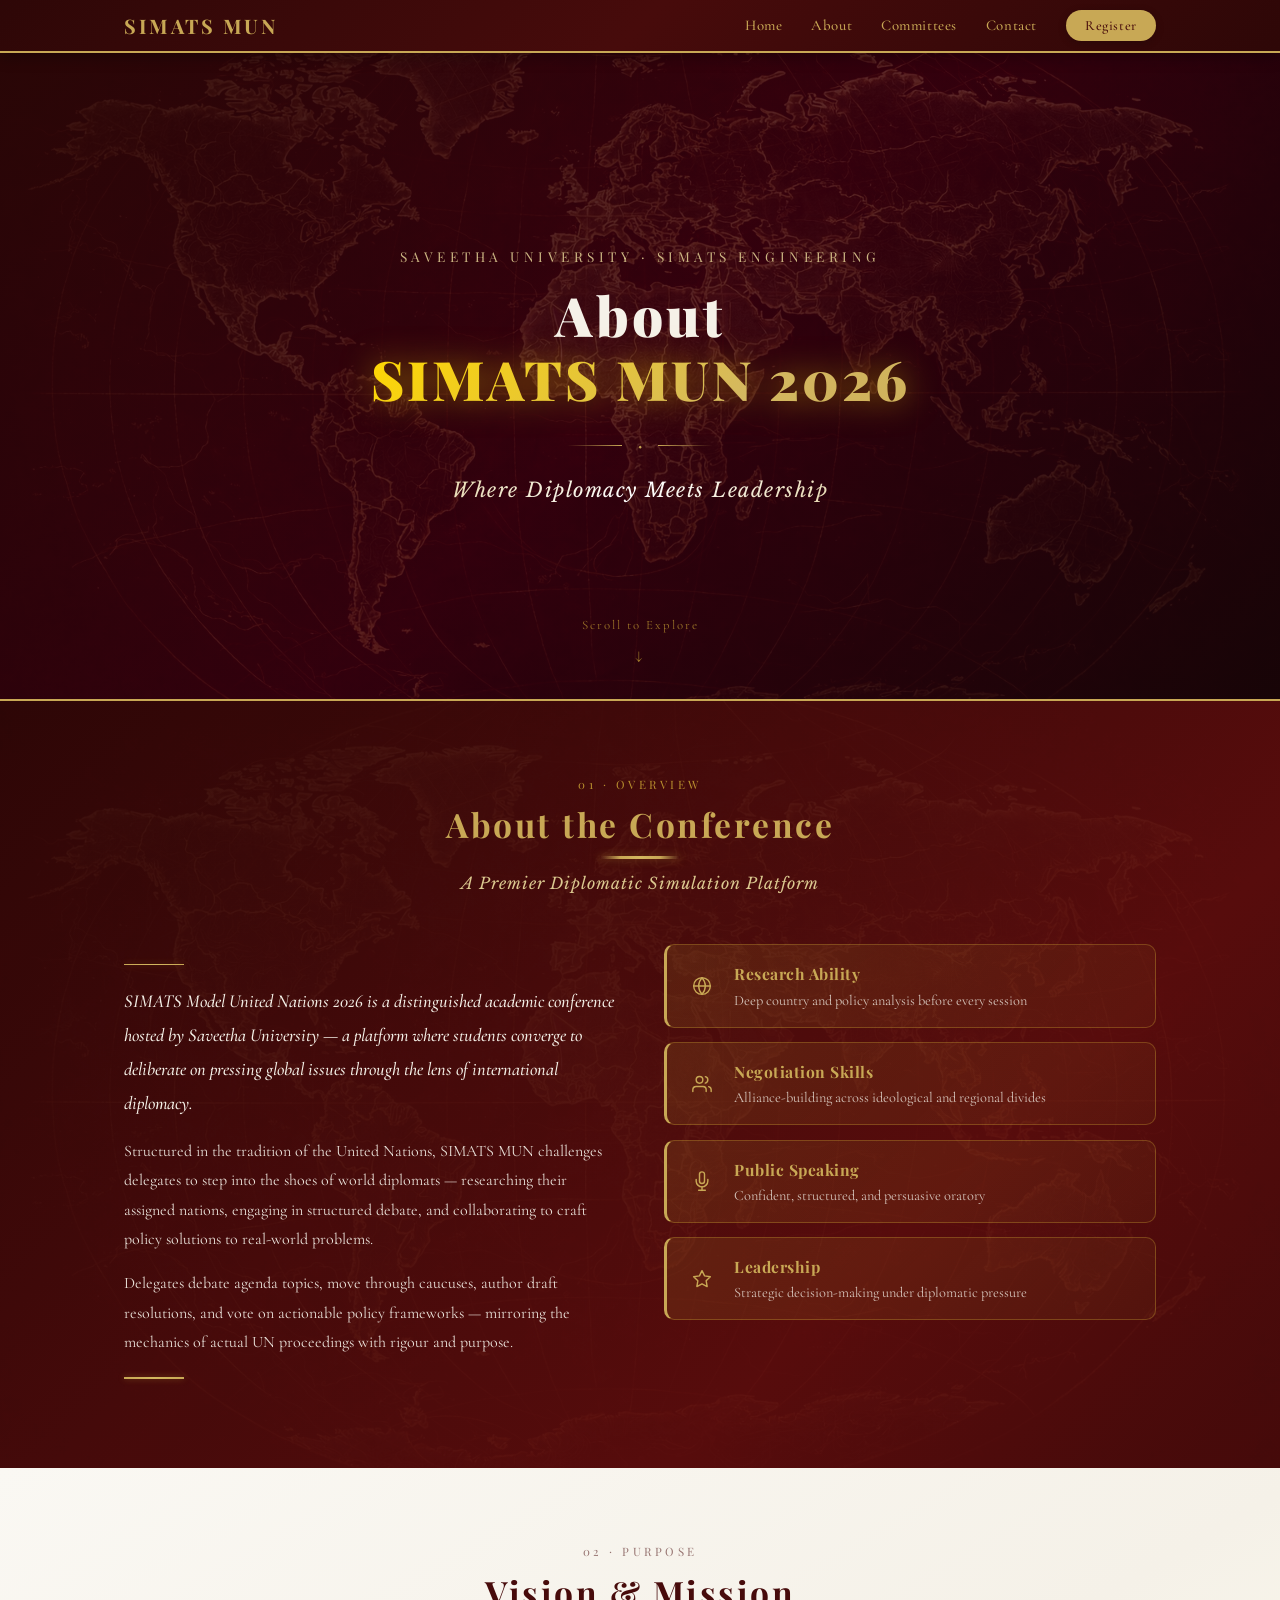
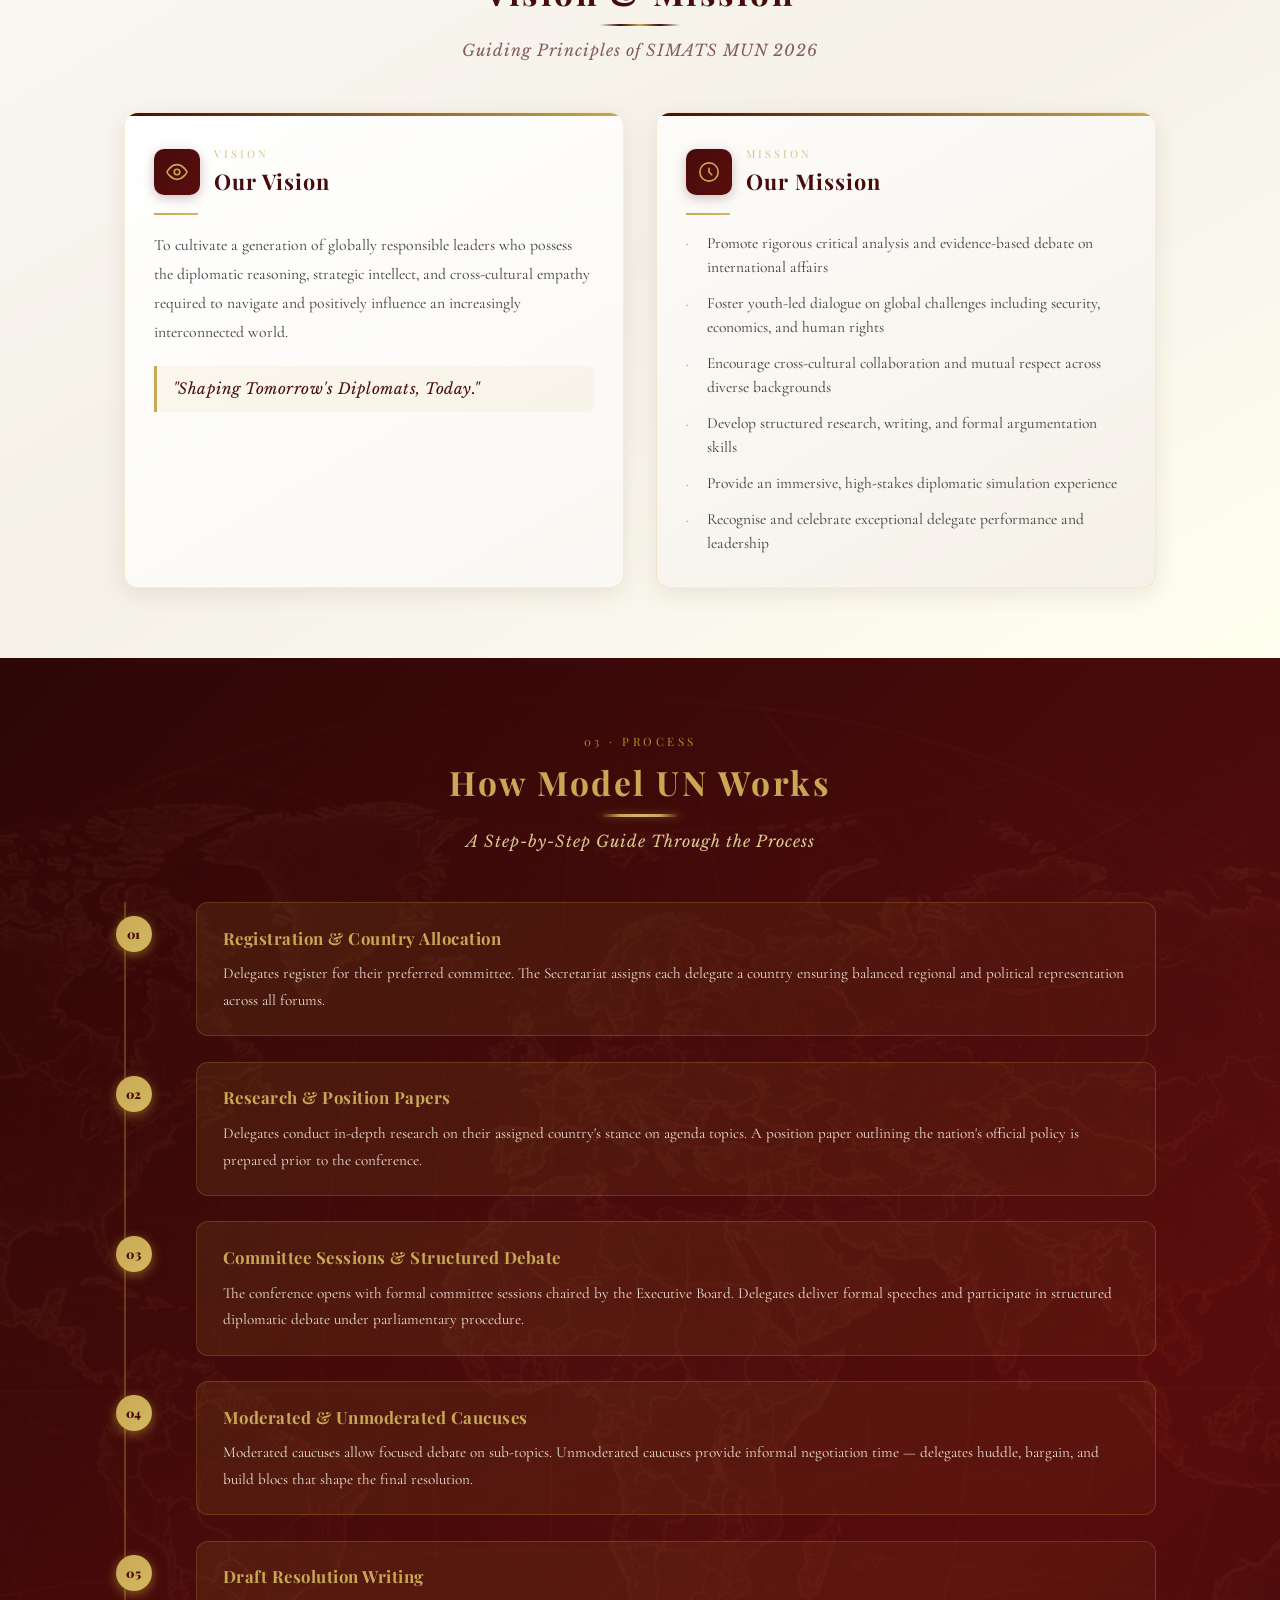
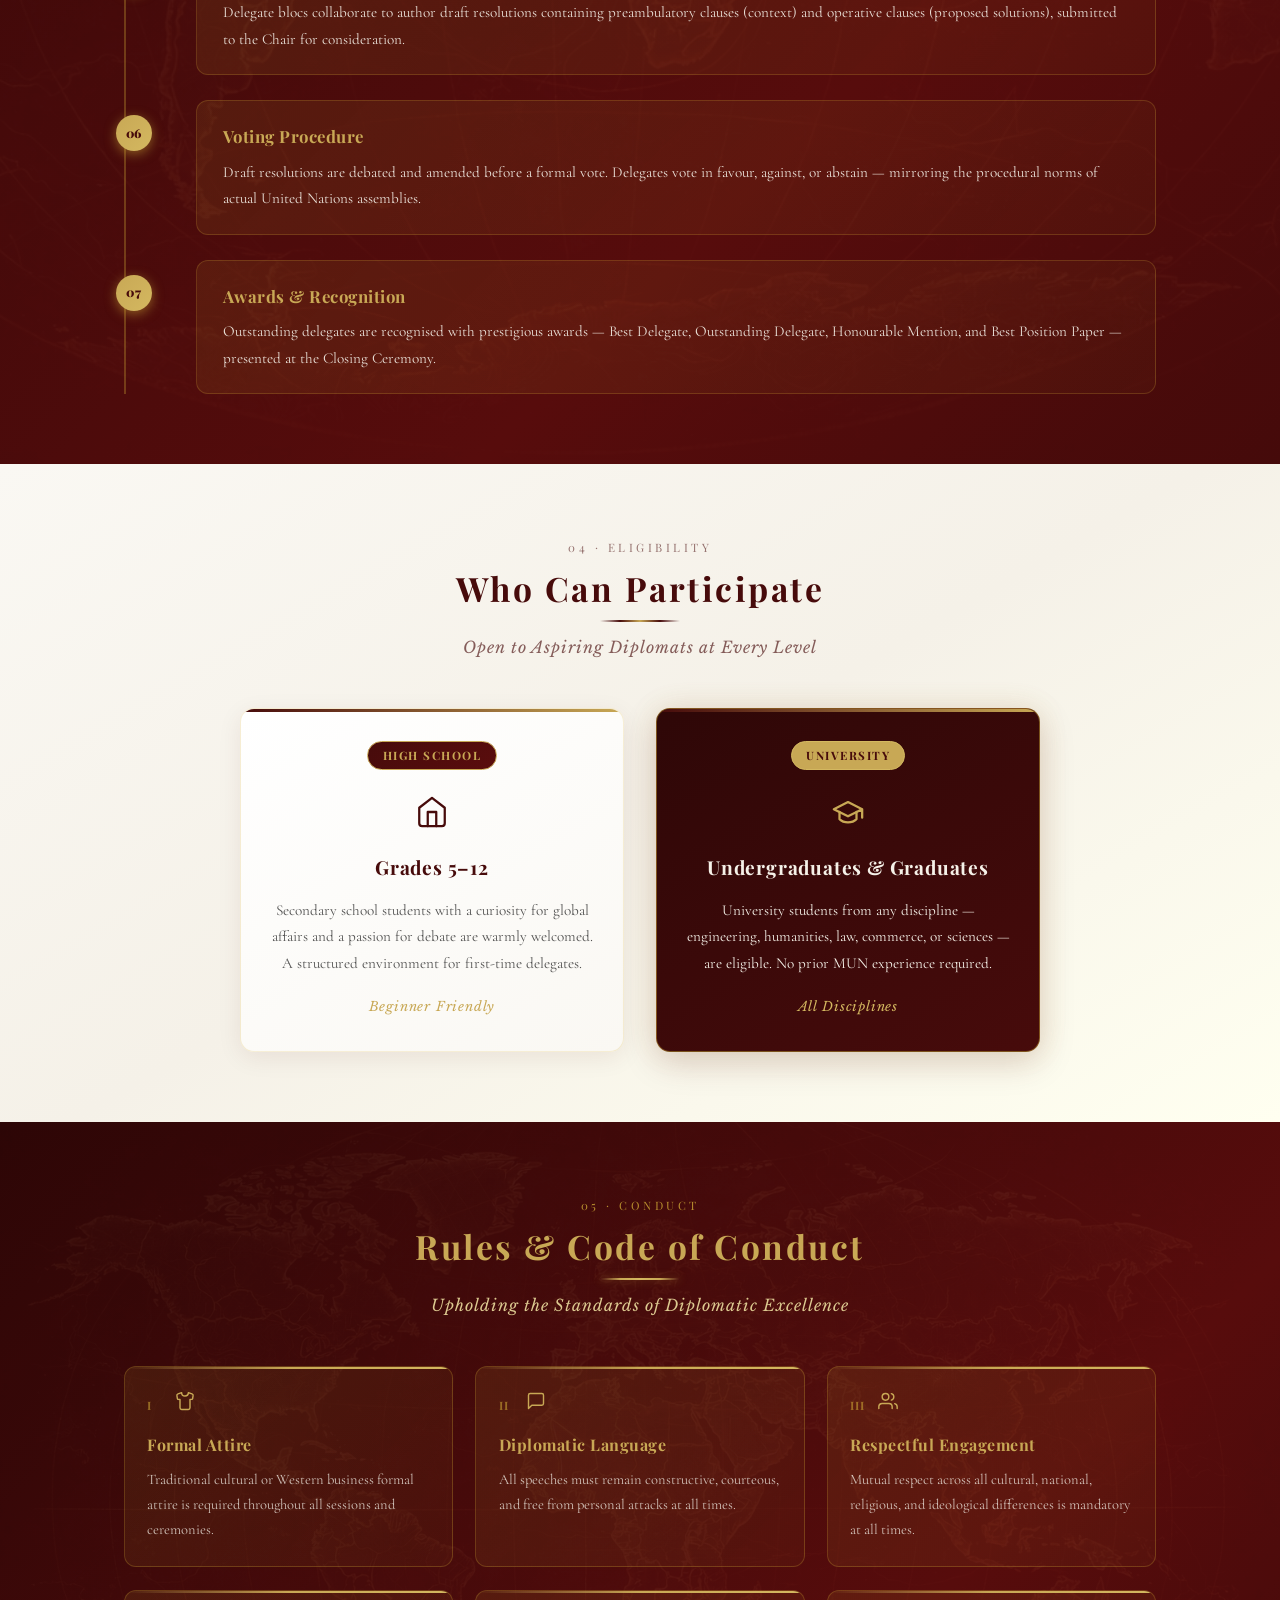
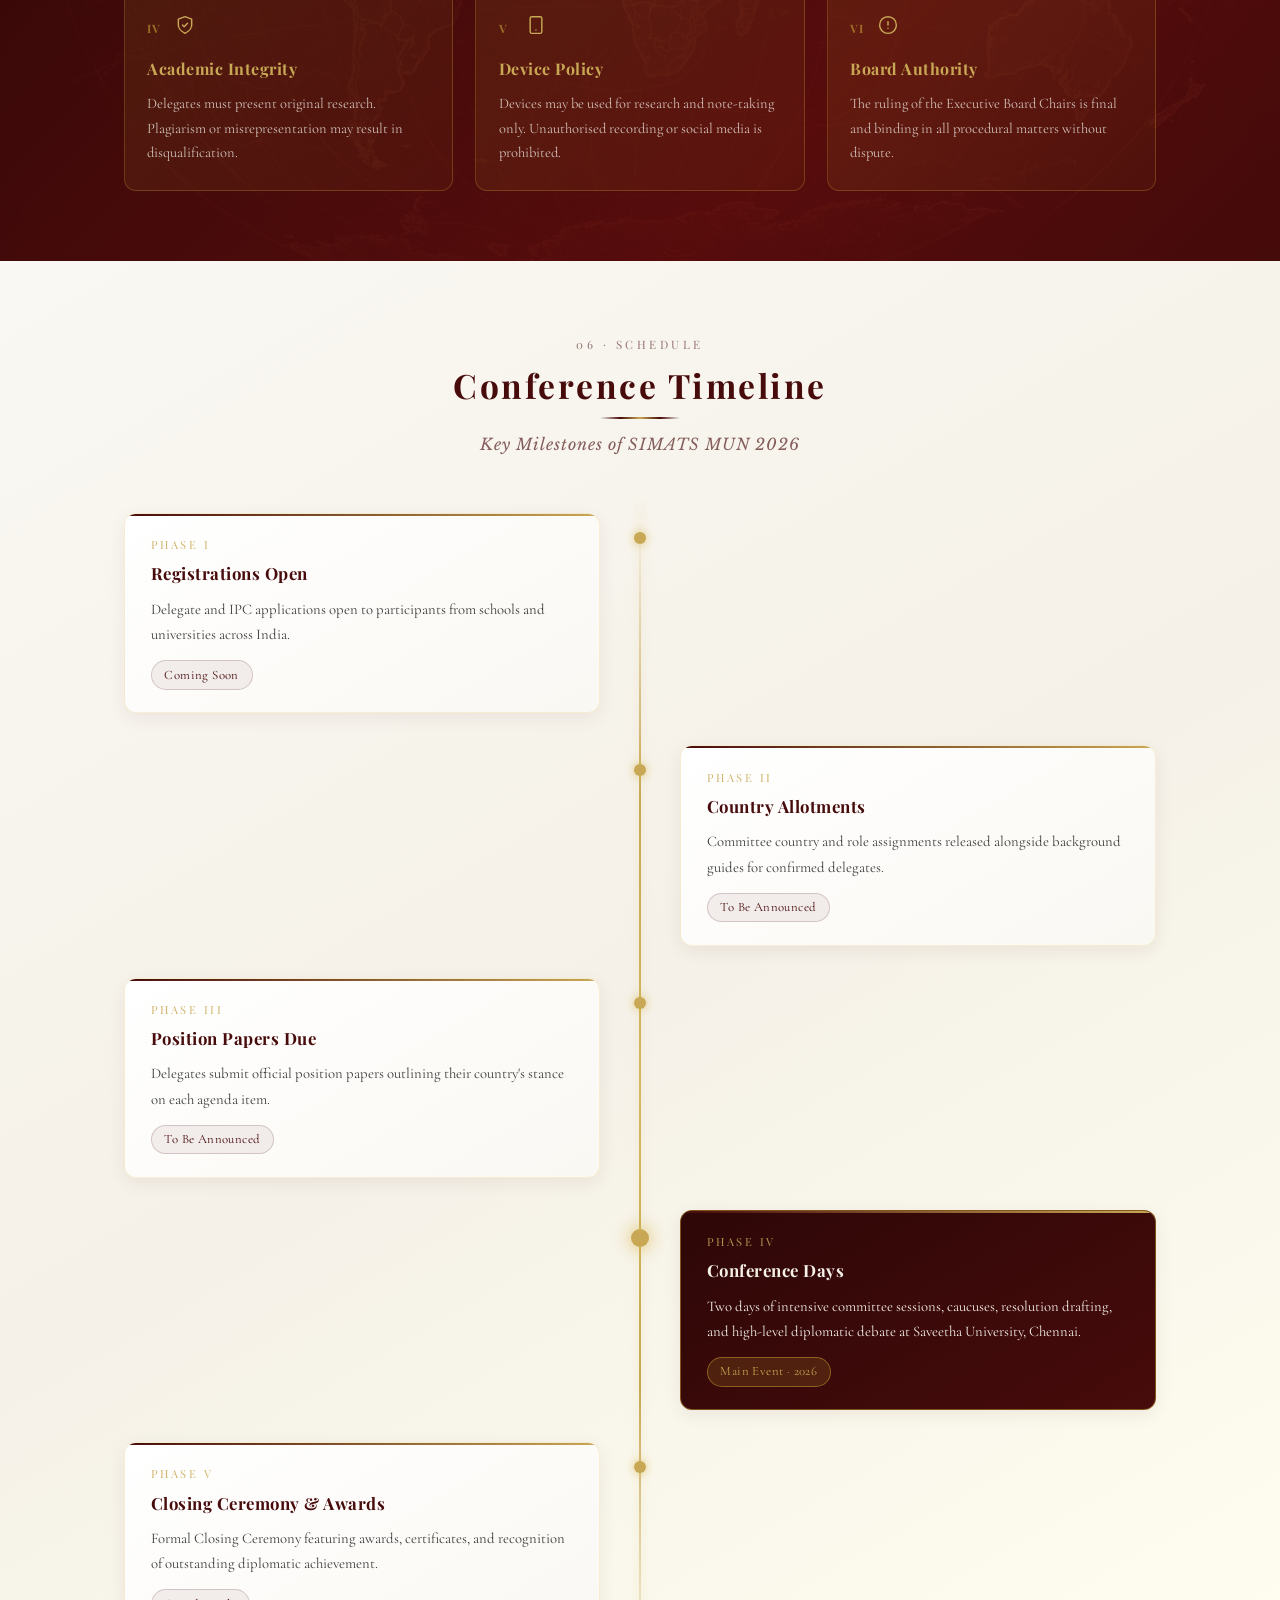
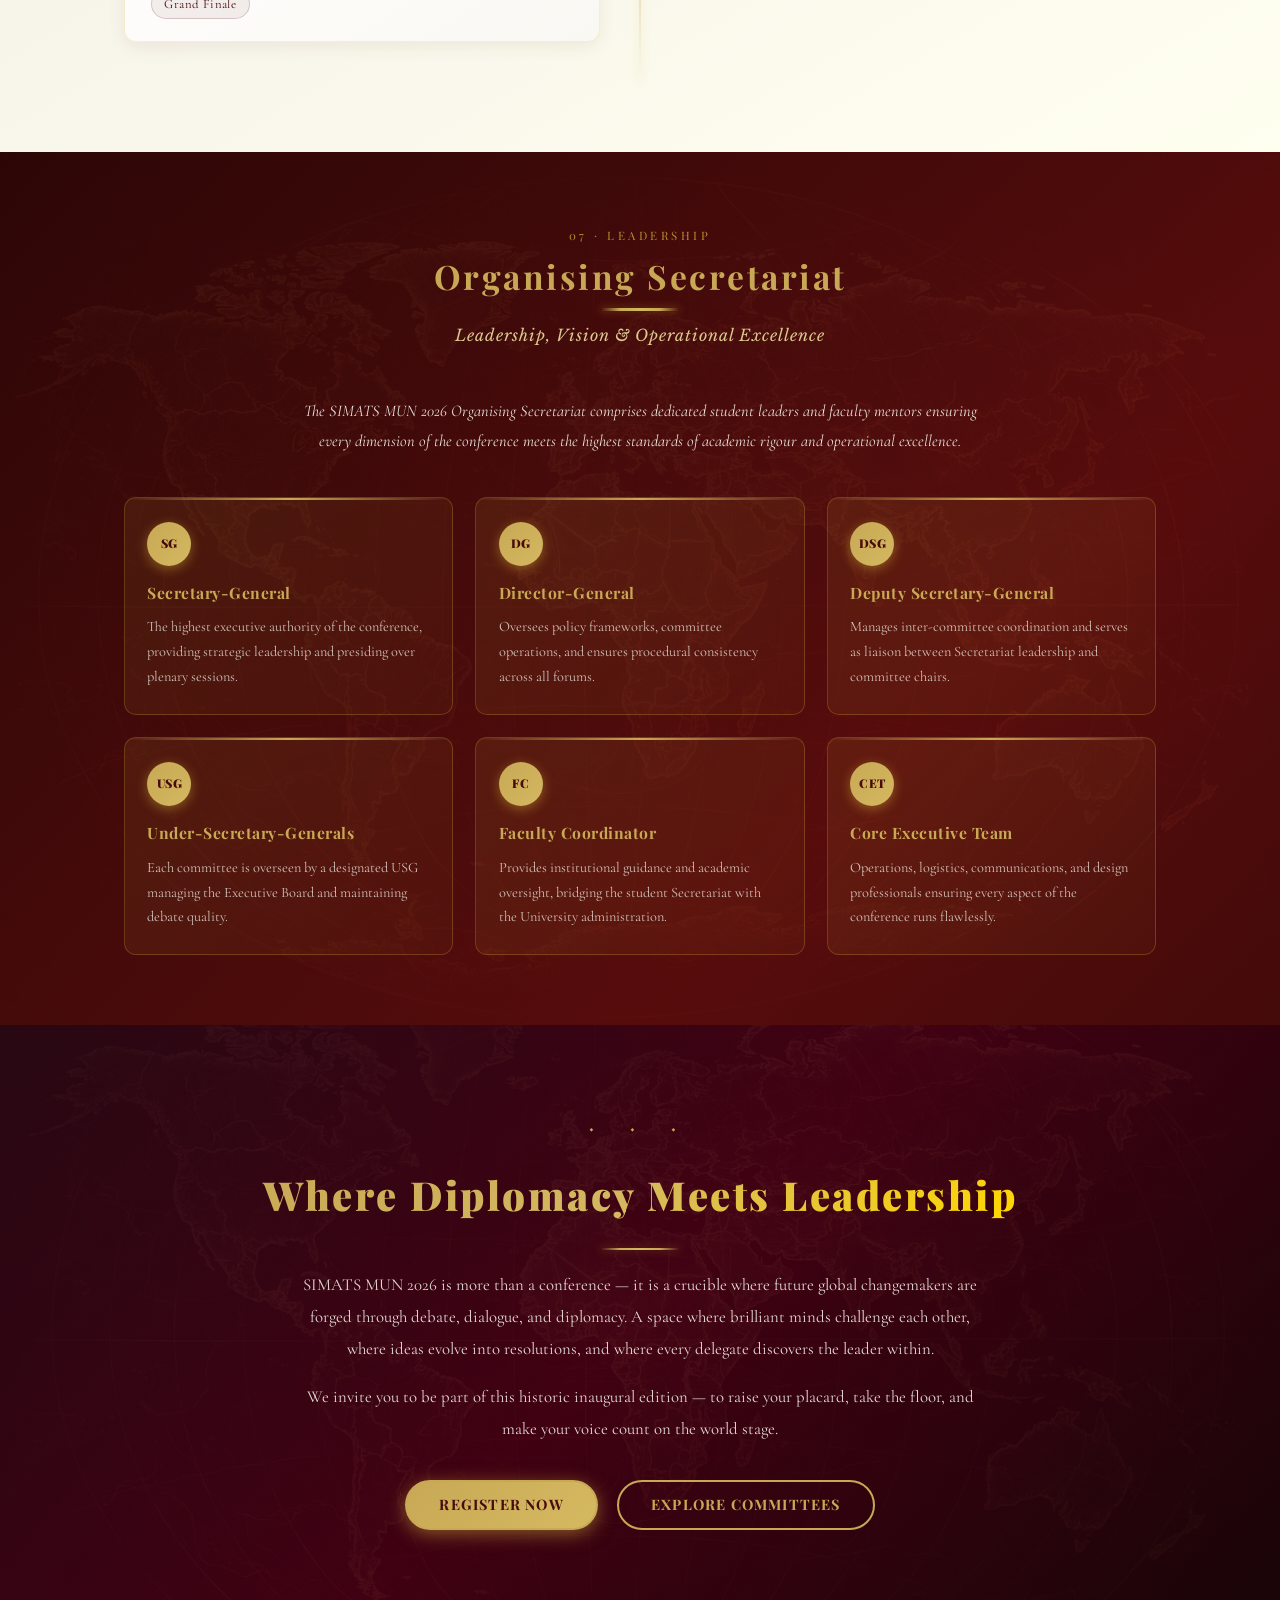
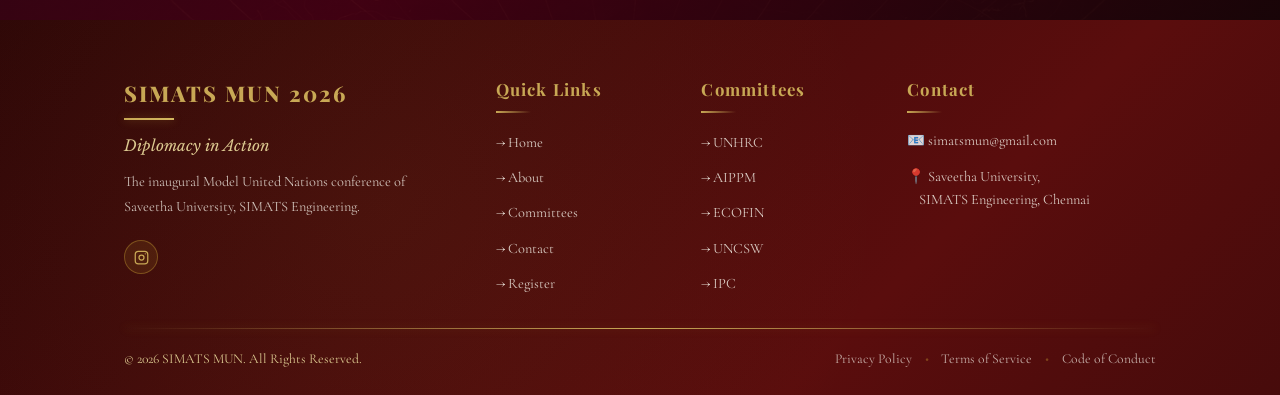
==== commit eef7295d: "Update styles and HTML files" ====
--- a/about.html
+++ b/about.html
@@ -9,7 +9,7 @@
 </head>
 <body>
 
-    <!-- ═══════════════════════════════════════ NAVBAR ═══════════════════════════════════════ -->
+    <!-- NAVBAR -->
     <nav class="navbar">
         <div class="nav-container">
             <a href="index.html" class="nav-logo">SIMATS MUN</a>
@@ -19,15 +19,14 @@
             <ul class="nav-menu" id="navMenu">
                 <li><a href="index.html">Home</a></li>
                 <li><a href="about.html" class="nav-active">About</a></li>
-                <li><a href="index.html#team">Team</a></li>
-                <li><a href="index.html#committees">Committees</a></li>
-                <li><a href="index.html#contact">Contact</a></li>
+                <li><a href="committees.html">Committees</a></li>
+                <li><a href="contact.html">Contact</a></li>
                 <li><a href="index.html#register" class="register-nav-btn">Register</a></li>
             </ul>
         </div>
     </nav>
 
-    <!-- ═══════════════════════════════════════ HERO ═══════════════════════════════════════ -->
+    <!-- HERO -->
     <header class="about-hero">
         <div class="hero-bg"></div>
         <div class="hero-overlay"></div>
@@ -44,117 +43,91 @@
         </div>
         <div class="hero-scroll-hint">
             <span>Scroll to Explore</span>
-            <div class="scroll-arrow">↓</div>
+            <div class="scroll-hint-arrow">↓</div>
         </div>
     </header>
 
-    <!-- ═══════════════════════════════════════ INTRODUCTION ═══════════════════════════════════════ -->
+    <!-- 01 INTRODUCTION -->
     <section class="section intro-section" id="introduction">
         <div class="section-bg-map"></div>
         <div class="container">
             <div class="section-header" data-animate>
+                <span class="section-eyebrow">01 · Overview</span>
                 <h2 class="section-title">About the Conference</h2>
                 <div class="title-underline"></div>
                 <p class="section-tagline">A Premier Diplomatic Simulation Platform</p>
             </div>
-
             <div class="intro-grid" data-animate>
                 <div class="intro-text-block">
                     <div class="ornament-bar"></div>
-                    <p class="intro-lead">
-                        SIMATS Model United Nations 2026 is a distinguished academic conference hosted by Saveetha University, SIMATS Engineering — a premier platform where school and university students converge to deliberate on pressing global issues through the lens of international diplomacy.
-                    </p>
-                    <p class="intro-body">
-                        Structured in the tradition of the United Nations, SIMATS MUN challenges delegates to step into the shoes of world diplomats — researching their assigned nations, engaging in structured debate, negotiating alliances, and collaborating to craft policy solutions to real-world problems.
-                    </p>
-                    <p class="intro-body">
-                        Across multiple distinguished committees, delegates debate agenda topics, move through moderated and unmoderated caucuses, author draft resolutions, and ultimately vote on actionable policy frameworks — mirroring the mechanics of actual UN proceedings with rigour and purpose.
-                    </p>
+                    <p class="intro-lead">SIMATS Model United Nations 2026 is a distinguished academic conference hosted by Saveetha University — a platform where students converge to deliberate on pressing global issues through the lens of international diplomacy.</p>
+                    <p class="intro-body">Structured in the tradition of the United Nations, SIMATS MUN challenges delegates to step into the shoes of world diplomats — researching their assigned nations, engaging in structured debate, and collaborating to craft policy solutions to real-world problems.</p>
+                    <p class="intro-body">Delegates debate agenda topics, move through caucuses, author draft resolutions, and vote on actionable policy frameworks — mirroring the mechanics of actual UN proceedings with rigour and purpose.</p>
                     <div class="ornament-bar"></div>
                 </div>
                 <div class="intro-pillars">
-                    <!-- CHANGE 1: emoji → SVG icons in value pills -->
                     <div class="value-pill" data-delay="0">
                         <div class="pill-icon">
-                            <svg viewBox="0 0 24 24" fill="none" stroke="currentColor" stroke-width="1.7" stroke-linecap="round" stroke-linejoin="round" width="30" height="30"><circle cx="12" cy="12" r="10"/><path d="M2 12h20M12 2a15.3 15.3 0 0 1 4 10 15.3 15.3 0 0 1-4 10 15.3 15.3 0 0 1-4-10 15.3 15.3 0 0 1 4-10z"/></svg>
-                        </div>
-                        <div>
-                            <h4>Research Ability</h4>
-                            <p>Deep country and policy analysis before every session</p>
-                        </div>
+                            <svg viewBox="0 0 24 24" fill="none" stroke="currentColor" stroke-width="1.7" stroke-linecap="round" stroke-linejoin="round" width="20" height="20"><circle cx="12" cy="12" r="10"/><path d="M2 12h20M12 2a15.3 15.3 0 0 1 4 10 15.3 15.3 0 0 1-4 10 15.3 15.3 0 0 1-4-10 15.3 15.3 0 0 1 4-10z"/></svg>
+                        </div>
+                        <div><h4>Research Ability</h4><p>Deep country and policy analysis before every session</p></div>
                     </div>
                     <div class="value-pill" data-delay="1">
                         <div class="pill-icon">
-                            <svg viewBox="0 0 24 24" fill="none" stroke="currentColor" stroke-width="1.7" stroke-linecap="round" stroke-linejoin="round" width="30" height="30"><path d="M17 21v-2a4 4 0 0 0-4-4H5a4 4 0 0 0-4 4v2"/><circle cx="9" cy="7" r="4"/><path d="M23 21v-2a4 4 0 0 0-3-3.87"/><path d="M16 3.13a4 4 0 0 1 0 7.75"/></svg>
-                        </div>
-                        <div>
-                            <h4>Negotiation Skills</h4>
-                            <p>Alliance-building across ideological and regional divides</p>
-                        </div>
+                            <svg viewBox="0 0 24 24" fill="none" stroke="currentColor" stroke-width="1.7" stroke-linecap="round" stroke-linejoin="round" width="20" height="20"><path d="M17 21v-2a4 4 0 0 0-4-4H5a4 4 0 0 0-4 4v2"/><circle cx="9" cy="7" r="4"/><path d="M23 21v-2a4 4 0 0 0-3-3.87"/><path d="M16 3.13a4 4 0 0 1 0 7.75"/></svg>
+                        </div>
+                        <div><h4>Negotiation Skills</h4><p>Alliance-building across ideological and regional divides</p></div>
                     </div>
                     <div class="value-pill" data-delay="2">
                         <div class="pill-icon">
-                            <svg viewBox="0 0 24 24" fill="none" stroke="currentColor" stroke-width="1.7" stroke-linecap="round" stroke-linejoin="round" width="30" height="30"><path d="M12 1a3 3 0 0 0-3 3v8a3 3 0 0 0 6 0V4a3 3 0 0 0-3-3z"/><path d="M19 10v2a7 7 0 0 1-14 0v-2"/><line x1="12" y1="19" x2="12" y2="23"/><line x1="8" y1="23" x2="16" y2="23"/></svg>
-                        </div>
-                        <div>
-                            <h4>Public Speaking</h4>
-                            <p>Confident, structured, and persuasive oratory</p>
-                        </div>
+                            <svg viewBox="0 0 24 24" fill="none" stroke="currentColor" stroke-width="1.7" stroke-linecap="round" stroke-linejoin="round" width="20" height="20"><path d="M12 1a3 3 0 0 0-3 3v8a3 3 0 0 0 6 0V4a3 3 0 0 0-3-3z"/><path d="M19 10v2a7 7 0 0 1-14 0v-2"/><line x1="12" y1="19" x2="12" y2="23"/><line x1="8" y1="23" x2="16" y2="23"/></svg>
+                        </div>
+                        <div><h4>Public Speaking</h4><p>Confident, structured, and persuasive oratory</p></div>
                     </div>
                     <div class="value-pill" data-delay="3">
                         <div class="pill-icon">
-                            <svg viewBox="0 0 24 24" fill="none" stroke="currentColor" stroke-width="1.7" stroke-linecap="round" stroke-linejoin="round" width="30" height="30"><path d="M2 20h20"/><path d="M4 20l2-8 6 4 6-4 2 8"/><circle cx="12" cy="8" r="2"/><circle cx="4" cy="12" r="2"/><circle cx="20" cy="12" r="2"/></svg>
-                        </div>
-                        <div>
-                            <h4>Leadership</h4>
-                            <p>Strategic decision-making under diplomatic pressure</p>
-                        </div>
-                    </div>
-                </div>
-            </div>
-        </div>
-    </section>
-
-    <!-- ═══════════════════════════════════════ VISION & MISSION ═══════════════════════════════════════ -->
+                            <svg viewBox="0 0 24 24" fill="none" stroke="currentColor" stroke-width="1.7" stroke-linecap="round" stroke-linejoin="round" width="20" height="20"><polygon points="12 2 15.09 8.26 22 9.27 17 14.14 18.18 21.02 12 17.77 5.82 21.02 7 14.14 2 9.27 8.91 8.26 12 2"/></svg>
+                        </div>
+                        <div><h4>Leadership</h4><p>Strategic decision-making under diplomatic pressure</p></div>
+                    </div>
+                </div>
+            </div>
+        </div>
+    </section>
+
+    <!-- 02 VISION & MISSION -->
     <section class="section vm-section" id="vision-mission">
         <div class="container">
             <div class="section-header" data-animate>
-                <h2 class="section-title">Vision &amp; Mission</h2>
-                <div class="title-underline"></div>
-                <p class="section-tagline">Guiding Principles of SIMATS MUN 2026</p>
-            </div>
-
+                <span class="section-eyebrow section-eyebrow-light">02 · Purpose</span>
+                <h2 class="section-title section-title-dark">Vision &amp; Mission</h2>
+                <div class="title-underline title-underline-dark"></div>
+                <p class="section-tagline section-tagline-dark">Guiding Principles of SIMATS MUN 2026</p>
+            </div>
             <div class="vm-grid" data-animate>
-                <!-- Vision -->
                 <div class="vm-card vm-vision">
                     <div class="vm-card-header">
                         <div class="vm-icon">
-                            <svg viewBox="0 0 24 24" fill="none" width="36" height="36">
-                                <path d="M1 12s4-8 11-8 11 8 11 8-4 8-11 8-11-8-11-8z" stroke="currentColor" stroke-width="1.8" stroke-linecap="round" stroke-linejoin="round"/>
-                                <circle cx="12" cy="12" r="3" stroke="currentColor" stroke-width="1.8"/>
-                            </svg>
-                        </div>
-                        <h3>Our Vision</h3>
+                            <svg viewBox="0 0 24 24" fill="none" width="22" height="22"><path d="M1 12s4-8 11-8 11 8 11 8-4 8-11 8-11-8-11-8z" stroke="currentColor" stroke-width="1.8" stroke-linecap="round" stroke-linejoin="round"/><circle cx="12" cy="12" r="3" stroke="currentColor" stroke-width="1.8"/></svg>
+                        </div>
+                        <div>
+                            <span class="vm-label">Vision</span>
+                            <h3>Our Vision</h3>
+                        </div>
                     </div>
                     <div class="vm-card-divider"></div>
-                    <p class="vm-text">
-                        To cultivate a generation of globally responsible leaders who possess the diplomatic reasoning, strategic intellect, and cross-cultural empathy required to navigate and positively influence an increasingly interconnected world. SIMATS MUN 2026 envisions a future where every young delegate walks away not merely as a student — but as a conscious, confident global citizen.
-                    </p>
-                    <div class="vm-quote">
-                        "Shaping Tomorrow's Diplomats, Today."
-                    </div>
-                </div>
-
-                <!-- Mission -->
+                    <p class="vm-text">To cultivate a generation of globally responsible leaders who possess the diplomatic reasoning, strategic intellect, and cross-cultural empathy required to navigate and positively influence an increasingly interconnected world.</p>
+                    <div class="vm-quote">"Shaping Tomorrow's Diplomats, Today."</div>
+                </div>
                 <div class="vm-card vm-mission">
                     <div class="vm-card-header">
                         <div class="vm-icon">
-                            <svg viewBox="0 0 24 24" fill="none" width="36" height="36">
-                                <circle cx="12" cy="12" r="10" stroke="currentColor" stroke-width="1.8"/>
-                                <path d="M12 8v4l3 3" stroke="currentColor" stroke-width="1.8" stroke-linecap="round" stroke-linejoin="round"/>
-                            </svg>
-                        </div>
-                        <h3>Our Mission</h3>
+                            <svg viewBox="0 0 24 24" fill="none" width="22" height="22"><circle cx="12" cy="12" r="10" stroke="currentColor" stroke-width="1.8"/><path d="M12 8v4l3 3" stroke="currentColor" stroke-width="1.8" stroke-linecap="round" stroke-linejoin="round"/></svg>
+                        </div>
+                        <div>
+                            <span class="vm-label">Mission</span>
+                            <h3>Our Mission</h3>
+                        </div>
                     </div>
                     <div class="vm-card-divider"></div>
                     <ul class="vm-list">
@@ -170,191 +143,142 @@
         </div>
     </section>
 
-    <!-- ═══════════════════════════════════════ HOW MUN WORKS ═══════════════════════════════════════ -->
+    <!-- 03 HOW MUN WORKS -->
     <section class="section how-section" id="how-it-works">
         <div class="section-bg-map"></div>
         <div class="container">
             <div class="section-header" data-animate>
-                <h2 class="section-title">How Model United Nations Works</h2>
+                <span class="section-eyebrow">03 · Process</span>
+                <h2 class="section-title">How Model UN Works</h2>
                 <div class="title-underline"></div>
                 <p class="section-tagline">A Step-by-Step Guide Through the Process</p>
             </div>
-
             <div class="process-timeline" data-animate>
-
-                <div class="process-step" data-step="01">
+                <div class="process-step">
                     <div class="step-number">01</div>
-                    <div class="step-connector"></div>
-                    <div class="step-content">
-                        <h4>Registration &amp; Country Allocation</h4>
-                        <p>Delegates register for their preferred committee. The Secretariat then assigns each delegate a country position, ensuring balanced regional and political representation across all forums.</p>
-                    </div>
-                </div>
-
-                <div class="process-step" data-step="02">
+                    <div class="step-content"><h4>Registration &amp; Country Allocation</h4><p>Delegates register for their preferred committee. The Secretariat assigns each delegate a country ensuring balanced regional and political representation across all forums.</p></div>
+                </div>
+                <div class="process-step">
                     <div class="step-number">02</div>
-                    <div class="step-connector"></div>
-                    <div class="step-content">
-                        <h4>Research &amp; Position Papers</h4>
-                        <p>Delegates conduct in-depth research on their assigned country's stance on the committee's agenda topics. A position paper outlining the nation's official policy and proposed approach is prepared prior to the conference.</p>
-                    </div>
-                </div>
-
-                <div class="process-step" data-step="03">
+                    <div class="step-content"><h4>Research &amp; Position Papers</h4><p>Delegates conduct in-depth research on their assigned country's stance on agenda topics. A position paper outlining the nation's official policy is prepared prior to the conference.</p></div>
+                </div>
+                <div class="process-step">
                     <div class="step-number">03</div>
-                    <div class="step-connector"></div>
-                    <div class="step-content">
-                        <h4>Committee Sessions &amp; Structured Debate</h4>
-                        <p>The conference opens with formal committee sessions chaired by the Executive Board. Delegates deliver formal speeches, challenge opposing positions, and participate in structured diplomatic debate under parliamentary procedure.</p>
-                    </div>
-                </div>
-
-                <div class="process-step" data-step="04">
+                    <div class="step-content"><h4>Committee Sessions &amp; Structured Debate</h4><p>The conference opens with formal committee sessions chaired by the Executive Board. Delegates deliver formal speeches and participate in structured diplomatic debate under parliamentary procedure.</p></div>
+                </div>
+                <div class="process-step">
                     <div class="step-number">04</div>
-                    <div class="step-connector"></div>
-                    <div class="step-content">
-                        <h4>Moderated &amp; Unmoderated Caucuses</h4>
-                        <p>Moderated caucuses allow delegates to raise specific sub-topics for focused debate. Unmoderated caucuses provide informal negotiation time — delegates huddle, bargain, and build blocs that will shape the final resolution.</p>
-                    </div>
-                </div>
-
-                <div class="process-step" data-step="05">
+                    <div class="step-content"><h4>Moderated &amp; Unmoderated Caucuses</h4><p>Moderated caucuses allow focused debate on sub-topics. Unmoderated caucuses provide informal negotiation time — delegates huddle, bargain, and build blocs that shape the final resolution.</p></div>
+                </div>
+                <div class="process-step">
                     <div class="step-number">05</div>
-                    <div class="step-connector"></div>
-                    <div class="step-content">
-                        <h4>Draft Resolution Writing</h4>
-                        <p>Delegate blocs collaborate to author draft resolutions — formal documents containing preambulatory clauses (context) and operative clauses (proposed solutions). These are submitted to the Chair for consideration on the floor.</p>
-                    </div>
-                </div>
-
-                <div class="process-step" data-step="06">
+                    <div class="step-content"><h4>Draft Resolution Writing</h4><p>Delegate blocs collaborate to author draft resolutions containing preambulatory clauses (context) and operative clauses (proposed solutions), submitted to the Chair for consideration.</p></div>
+                </div>
+                <div class="process-step">
                     <div class="step-number">06</div>
-                    <div class="step-connector"></div>
-                    <div class="step-content">
-                        <h4>Voting Procedure</h4>
-                        <p>Draft resolutions are debated and amended on the floor before proceeding to a formal vote. Delegates vote in favour, against, or abstain, mirroring the procedural norms of actual United Nations assemblies.</p>
-                    </div>
-                </div>
-
-                <div class="process-step" data-step="07">
+                    <div class="step-content"><h4>Voting Procedure</h4><p>Draft resolutions are debated and amended before a formal vote. Delegates vote in favour, against, or abstain — mirroring the procedural norms of actual United Nations assemblies.</p></div>
+                </div>
+                <div class="process-step">
                     <div class="step-number">07</div>
-                    <div class="step-content">
-                        <h4>Awards &amp; Recognition</h4>
-                        <p>Outstanding delegates are recognised with prestigious awards including Best Delegate, Outstanding Delegate, Honourable Mention, and Best Position Paper, presented during the Closing Ceremony.</p>
-                    </div>
-                </div>
-
-            </div>
-        </div>
-    </section>
-
-    <!-- ═══════════════════════════════════════ WHO CAN PARTICIPATE ═══════════════════════════════════════ -->
+                    <div class="step-content"><h4>Awards &amp; Recognition</h4><p>Outstanding delegates are recognised with prestigious awards — Best Delegate, Outstanding Delegate, Honourable Mention, and Best Position Paper — presented at the Closing Ceremony.</p></div>
+                </div>
+            </div>
+        </div>
+    </section>
+
+    <!-- 04 ELIGIBILITY -->
     <section class="section eligibility-section" id="eligibility">
         <div class="container">
             <div class="section-header" data-animate>
-                <h2 class="section-title">Who Can Participate</h2>
-                <div class="title-underline"></div>
-                <p class="section-tagline">Open to Aspiring Diplomats at Every Level</p>
-            </div>
-
-            <!-- CHANGE 2: Postgraduate card removed; only High School & Undergraduate remain -->
+                <span class="section-eyebrow section-eyebrow-light">04 · Eligibility</span>
+                <h2 class="section-title section-title-dark">Who Can Participate</h2>
+                <div class="title-underline title-underline-dark"></div>
+                <p class="section-tagline section-tagline-dark">Open to Aspiring Diplomats at Every Level</p>
+            </div>
             <div class="eligibility-grid" data-animate>
                 <div class="elig-card">
                     <div class="elig-badge">High School</div>
                     <div class="elig-icon">
-                        <svg viewBox="0 0 24 24" fill="none" stroke="currentColor" stroke-width="1.6" stroke-linecap="round" stroke-linejoin="round" width="44" height="44"><path d="M3 9l9-7 9 7v11a2 2 0 0 1-2 2H5a2 2 0 0 1-2-2z"/><polyline points="9 22 9 12 15 12 15 22"/></svg>
-                    </div>
-                    <h3>Grades 9–12</h3>
-                    <p>Secondary school students with a curiosity for global affairs and a passion for debate are warmly welcomed. SIMATS MUN provides a structured and supportive environment for first-time delegates.</p>
+                        <svg viewBox="0 0 24 24" fill="none" stroke="currentColor" stroke-width="1.6" stroke-linecap="round" stroke-linejoin="round" width="34" height="34"><path d="M3 9l9-7 9 7v11a2 2 0 0 1-2 2H5a2 2 0 0 1-2-2z"/><polyline points="9 22 9 12 15 12 15 22"/></svg>
+                    </div>
+                    <h3>Grades 5–12</h3>
+                    <p>Secondary school students with a curiosity for global affairs and a passion for debate are warmly welcomed. A structured environment for first-time delegates.</p>
                     <div class="elig-tag">Beginner Friendly</div>
                 </div>
                 <div class="elig-card elig-card-highlight">
-                    <div class="elig-badge">Undergraduate</div>
+                    <div class="elig-badge elig-badge-gold">University</div>
                     <div class="elig-icon">
-                        <svg viewBox="0 0 24 24" fill="none" stroke="currentColor" stroke-width="1.6" stroke-linecap="round" stroke-linejoin="round" width="44" height="44"><path d="M22 10v6M2 10l10-5 10 5-10 5z"/><path d="M6 12v5c3 3 9 3 12 0v-5"/></svg>
-                    </div>
-                    <h3>Bachelor's Students</h3>
-                    <p>University undergraduates from any discipline — engineering, humanities, law, commerce, or sciences — are eligible. No prior MUN experience is required, only intellectual curiosity and commitment.</p>
-                    <div class="elig-tag">All Disciplines</div>
-                </div>
-            </div>
-        </div>
-    </section>
-
-    <!-- ═══════════════════════════════════════ RULES & CODE OF CONDUCT ═══════════════════════════════════════ -->
+                        <svg viewBox="0 0 24 24" fill="none" stroke="currentColor" stroke-width="1.6" stroke-linecap="round" stroke-linejoin="round" width="34" height="34"><path d="M22 10v6M2 10l10-5 10 5-10 5z"/><path d="M6 12v5c3 3 9 3 12 0v-5"/></svg>
+                    </div>
+                    <h3>Undergraduates &amp; Graduates</h3>
+                    <p>University students from any discipline — engineering, humanities, law, commerce, or sciences — are eligible. No prior MUN experience required.</p>
+                    <div class="elig-tag elig-tag-gold">All Disciplines</div>
+                </div>
+            </div>
+        </div>
+    </section>
+
+    <!-- 05 RULES -->
     <section class="section rules-section" id="rules">
         <div class="section-bg-map"></div>
         <div class="container">
             <div class="section-header" data-animate>
+                <span class="section-eyebrow">05 · Conduct</span>
                 <h2 class="section-title">Rules &amp; Code of Conduct</h2>
                 <div class="title-underline"></div>
                 <p class="section-tagline">Upholding the Standards of Diplomatic Excellence</p>
             </div>
-
             <div class="rules-grid" data-animate>
-                <!-- CHANGE 3: Attire — traditional & formal; emoji → SVG icon -->
-                <div class="rule-card">
-                    <div class="rule-icon">
-                        <svg viewBox="0 0 24 24" fill="none" stroke="currentColor" stroke-width="1.7" stroke-linecap="round" stroke-linejoin="round" width="32" height="32"><path d="M20.38 3.46L16 2a4 4 0 0 1-8 0L3.62 3.46a2 2 0 0 0-1.34 2.23l.58 3.57a1 1 0 0 0 .99.84H6v10c0 1.1.9 2 2 2h8a2 2 0 0 0 2-2V10h2.15a1 1 0 0 0 .99-.84l.58-3.57a2 2 0 0 0-1.34-2.23z"/></svg>
-                    </div>
-                    <h4>Traditional &amp; Formal Attire</h4>
-                    <p>All delegates are required to dress in traditional cultural attire or Western business formal throughout all conference sessions and ceremonies. Both are equally honoured — wear what best represents you.</p>
-                </div>
-                <div class="rule-card">
-                    <div class="rule-icon">
-                        <svg viewBox="0 0 24 24" fill="none" stroke="currentColor" stroke-width="1.7" stroke-linecap="round" stroke-linejoin="round" width="32" height="32"><path d="M21 15a2 2 0 0 1-2 2H7l-4 4V5a2 2 0 0 1 2-2h14a2 2 0 0 1 2 2z"/><line x1="9" y1="10" x2="15" y2="10"/><line x1="9" y1="13" x2="13" y2="13"/></svg>
-                    </div>
+                <div class="rule-card">
+                    <div class="rule-header"><span class="rule-num">I</span><div class="rule-icon"><svg viewBox="0 0 24 24" fill="none" stroke="currentColor" stroke-width="1.7" stroke-linecap="round" stroke-linejoin="round" width="20" height="20"><path d="M20.38 3.46L16 2a4 4 0 0 1-8 0L3.62 3.46a2 2 0 0 0-1.34 2.23l.58 3.57a1 1 0 0 0 .99.84H6v10c0 1.1.9 2 2 2h8a2 2 0 0 0 2-2V10h2.15a1 1 0 0 0 .99-.84l.58-3.57a2 2 0 0 0-1.34-2.23z"/></svg></div></div>
+                    <h4>Formal Attire</h4>
+                    <p>Traditional cultural or Western business formal attire is required throughout all sessions and ceremonies.</p>
+                </div>
+                <div class="rule-card">
+                    <div class="rule-header"><span class="rule-num">II</span><div class="rule-icon"><svg viewBox="0 0 24 24" fill="none" stroke="currentColor" stroke-width="1.7" stroke-linecap="round" stroke-linejoin="round" width="20" height="20"><path d="M21 15a2 2 0 0 1-2 2H7l-4 4V5a2 2 0 0 1 2-2h14a2 2 0 0 1 2 2z"/></svg></div></div>
                     <h4>Diplomatic Language</h4>
-                    <p>Delegates must address one another respectfully using appropriate diplomatic terminology. All speeches and interactions must remain constructive, courteous, and free from personal attacks.</p>
-                </div>
-                <div class="rule-card">
-                    <div class="rule-icon">
-                        <svg viewBox="0 0 24 24" fill="none" stroke="currentColor" stroke-width="1.7" stroke-linecap="round" stroke-linejoin="round" width="32" height="32"><path d="M17 21v-2a4 4 0 0 0-4-4H5a4 4 0 0 0-4 4v2"/><circle cx="9" cy="7" r="4"/><path d="M23 21v-2a4 4 0 0 0-3-3.87"/><path d="M16 3.13a4 4 0 0 1 0 7.75"/></svg>
-                    </div>
+                    <p>All speeches must remain constructive, courteous, and free from personal attacks at all times.</p>
+                </div>
+                <div class="rule-card">
+                    <div class="rule-header"><span class="rule-num">III</span><div class="rule-icon"><svg viewBox="0 0 24 24" fill="none" stroke="currentColor" stroke-width="1.7" stroke-linecap="round" stroke-linejoin="round" width="20" height="20"><path d="M17 21v-2a4 4 0 0 0-4-4H5a4 4 0 0 0-4 4v2"/><circle cx="9" cy="7" r="4"/><path d="M23 21v-2a4 4 0 0 0-3-3.87"/><path d="M16 3.13a4 4 0 0 1 0 7.75"/></svg></div></div>
                     <h4>Respectful Engagement</h4>
-                    <p>Mutual respect across all cultural, national, religious, and ideological differences is mandatory. Discriminatory, offensive, or disruptive conduct will not be tolerated under any circumstances.</p>
-                </div>
-                <div class="rule-card">
-                    <div class="rule-icon">
-                        <svg viewBox="0 0 24 24" fill="none" stroke="currentColor" stroke-width="1.7" stroke-linecap="round" stroke-linejoin="round" width="32" height="32"><path d="M12 22s8-4 8-10V5l-8-3-8 3v7c0 6 8 10 8 10z"/><polyline points="9 12 11 14 15 10"/></svg>
-                    </div>
+                    <p>Mutual respect across all cultural, national, religious, and ideological differences is mandatory at all times.</p>
+                </div>
+                <div class="rule-card">
+                    <div class="rule-header"><span class="rule-num">IV</span><div class="rule-icon"><svg viewBox="0 0 24 24" fill="none" stroke="currentColor" stroke-width="1.7" stroke-linecap="round" stroke-linejoin="round" width="20" height="20"><path d="M12 22s8-4 8-10V5l-8-3-8 3v7c0 6 8 10 8 10z"/><polyline points="9 12 11 14 15 10"/></svg></div></div>
                     <h4>Academic Integrity</h4>
-                    <p>Delegates must present original research and arguments. Plagiarism, fabrication of data, or misrepresentation of country positions constitutes a breach of conduct and may result in disqualification.</p>
-                </div>
-                <div class="rule-card">
-                    <div class="rule-icon">
-                        <svg viewBox="0 0 24 24" fill="none" stroke="currentColor" stroke-width="1.7" stroke-linecap="round" stroke-linejoin="round" width="32" height="32"><rect x="5" y="2" width="14" height="20" rx="2" ry="2"/><line x1="12" y1="18" x2="12.01" y2="18"/></svg>
-                    </div>
+                    <p>Delegates must present original research. Plagiarism or misrepresentation may result in disqualification.</p>
+                </div>
+                <div class="rule-card">
+                    <div class="rule-header"><span class="rule-num">V</span><div class="rule-icon"><svg viewBox="0 0 24 24" fill="none" stroke="currentColor" stroke-width="1.7" stroke-linecap="round" stroke-linejoin="round" width="20" height="20"><rect x="5" y="2" width="14" height="20" rx="2" ry="2"/><line x1="12" y1="18" x2="12.01" y2="18"/></svg></div></div>
                     <h4>Device Policy</h4>
-                    <p>Personal electronic devices may be used solely for research and note-taking during sessions. Unauthorised recording, social media posting, or device misuse during formal proceedings is prohibited.</p>
-                </div>
-                <div class="rule-card">
-                    <div class="rule-icon">
-                        <svg viewBox="0 0 24 24" fill="none" stroke="currentColor" stroke-width="1.7" stroke-linecap="round" stroke-linejoin="round" width="32" height="32"><circle cx="12" cy="12" r="10"/><line x1="12" y1="8" x2="12" y2="12"/><line x1="12" y1="16" x2="12.01" y2="16"/></svg>
-                    </div>
-                    <h4>Executive Board Authority</h4>
-                    <p>The ruling of the Executive Board Chairs is final and binding in all procedural matters. Delegates are expected to comply with Chair directives promptly and without dispute.</p>
-                </div>
-            </div>
-        </div>
-    </section>
-
-    <!-- ═══════════════════════════════════════ CONFERENCE TIMELINE ═══════════════════════════════════════ -->
+                    <p>Devices may be used for research and note-taking only. Unauthorised recording or social media is prohibited.</p>
+                </div>
+                <div class="rule-card">
+                    <div class="rule-header"><span class="rule-num">VI</span><div class="rule-icon"><svg viewBox="0 0 24 24" fill="none" stroke="currentColor" stroke-width="1.7" stroke-linecap="round" stroke-linejoin="round" width="20" height="20"><circle cx="12" cy="12" r="10"/><line x1="12" y1="8" x2="12" y2="12"/><line x1="12" y1="16" x2="12.01" y2="16"/></svg></div></div>
+                    <h4>Board Authority</h4>
+                    <p>The ruling of the Executive Board Chairs is final and binding in all procedural matters without dispute.</p>
+                </div>
+            </div>
+        </div>
+    </section>
+
+    <!-- 06 TIMELINE -->
     <section class="section timeline-section" id="timeline">
         <div class="container">
             <div class="section-header" data-animate>
-                <h2 class="section-title">Conference Timeline</h2>
-                <div class="title-underline"></div>
-                <p class="section-tagline">Key Milestones of SIMATS MUN 2026</p>
-            </div>
-
+                <span class="section-eyebrow section-eyebrow-light">06 · Schedule</span>
+                <h2 class="section-title section-title-dark">Conference Timeline</h2>
+                <div class="title-underline title-underline-dark"></div>
+                <p class="section-tagline section-tagline-dark">Key Milestones of SIMATS MUN 2026</p>
+            </div>
             <div class="timeline-track" data-animate>
                 <div class="tl-node">
                     <div class="tl-dot"></div>
                     <div class="tl-card">
                         <div class="tl-phase">Phase I</div>
                         <h4>Registrations Open</h4>
-                        <p>Delegate and IPC applications open to participants from schools and universities across India. Early bird registrations encouraged.</p>
+                        <p>Delegate and IPC applications open to participants from schools and universities across India.</p>
                         <div class="tl-tag">Coming Soon</div>
                     </div>
                 </div>
@@ -363,7 +287,7 @@
                     <div class="tl-card">
                         <div class="tl-phase">Phase II</div>
                         <h4>Country Allotments</h4>
-                        <p>Committee country and role assignments are released. Background guides and study resources are made available to all confirmed delegates.</p>
+                        <p>Committee country and role assignments released alongside background guides for confirmed delegates.</p>
                         <div class="tl-tag">To Be Announced</div>
                     </div>
                 </div>
@@ -372,7 +296,7 @@
                     <div class="tl-card">
                         <div class="tl-phase">Phase III</div>
                         <h4>Position Papers Due</h4>
-                        <p>Delegates submit their official position papers outlining their country's stance on each agenda item ahead of the conference dates.</p>
+                        <p>Delegates submit official position papers outlining their country's stance on each agenda item.</p>
                         <div class="tl-tag">To Be Announced</div>
                     </div>
                 </div>
@@ -381,7 +305,7 @@
                     <div class="tl-card tl-card-gold">
                         <div class="tl-phase">Phase IV</div>
                         <h4>Conference Days</h4>
-                        <p>The main conference unfolds across two days of intensive committee sessions, caucuses, resolution drafting, and high-level diplomatic debate at Saveetha University, SIMATS Engineering, Chennai.</p>
+                        <p>Two days of intensive committee sessions, caucuses, resolution drafting, and high-level diplomatic debate at Saveetha University, Chennai.</p>
                         <div class="tl-tag tl-tag-gold">Main Event · 2026</div>
                     </div>
                 </div>
@@ -390,7 +314,7 @@
                     <div class="tl-card">
                         <div class="tl-phase">Phase V</div>
                         <h4>Closing Ceremony &amp; Awards</h4>
-                        <p>The conference concludes with a formal Closing Ceremony featuring the presentation of awards, certificates, and recognition of outstanding diplomatic achievement.</p>
+                        <p>Formal Closing Ceremony featuring awards, certificates, and recognition of outstanding diplomatic achievement.</p>
                         <div class="tl-tag">Grand Finale</div>
                     </div>
                 </div>
@@ -398,56 +322,53 @@
         </div>
     </section>
 
-    <!-- ═══════════════════════════════════════ ORGANISING SECRETARIAT ═══════════════════════════════════════ -->
+    <!-- 07 SECRETARIAT -->
     <section class="section secretariat-section" id="secretariat">
         <div class="section-bg-map"></div>
         <div class="container">
             <div class="section-header" data-animate>
+                <span class="section-eyebrow">07 · Leadership</span>
                 <h2 class="section-title">Organising Secretariat</h2>
                 <div class="title-underline"></div>
                 <p class="section-tagline">Leadership, Vision &amp; Operational Excellence</p>
             </div>
-
-            <div class="secretariat-intro" data-animate>
-                <p>The SIMATS MUN 2026 Organising Secretariat comprises a dedicated team of student leaders and faculty mentors who ensure every dimension of the conference meets the highest standards of academic rigour and operational excellence.</p>
-            </div>
-
+            <p class="secretariat-intro-text" data-animate>The SIMATS MUN 2026 Organising Secretariat comprises dedicated student leaders and faculty mentors ensuring every dimension of the conference meets the highest standards of academic rigour and operational excellence.</p>
             <div class="secretariat-grid" data-animate>
                 <div class="sec-role">
                     <div class="sec-badge">SG</div>
                     <h4>Secretary-General</h4>
-                    <p>The highest executive authority of the conference, the Secretary-General provides strategic leadership, presides over plenary sessions, and upholds the overall vision of SIMATS MUN 2026.</p>
+                    <p>The highest executive authority of the conference, providing strategic leadership and presiding over plenary sessions.</p>
                 </div>
                 <div class="sec-role">
                     <div class="sec-badge">DG</div>
                     <h4>Director-General</h4>
-                    <p>Working alongside the Secretary-General, the Director-General oversees policy frameworks, committee operations, and ensures procedural consistency across all forums.</p>
+                    <p>Oversees policy frameworks, committee operations, and ensures procedural consistency across all forums.</p>
                 </div>
                 <div class="sec-role">
                     <div class="sec-badge">DSG</div>
                     <h4>Deputy Secretary-General</h4>
-                    <p>The Deputy Secretary-General supports the executive office, manages inter-committee coordination, and serves as a direct liaison between Secretariat leadership and committee chairs.</p>
+                    <p>Manages inter-committee coordination and serves as liaison between Secretariat leadership and committee chairs.</p>
                 </div>
                 <div class="sec-role">
                     <div class="sec-badge">USG</div>
                     <h4>Under-Secretary-Generals</h4>
-                    <p>Each committee is overseen by a designated USG who manages the Executive Board, mentors committee chairs, and ensures that debate quality and procedural standards are maintained throughout.</p>
+                    <p>Each committee is overseen by a designated USG managing the Executive Board and maintaining debate quality.</p>
                 </div>
                 <div class="sec-role">
                     <div class="sec-badge">FC</div>
                     <h4>Faculty Coordinator</h4>
-                    <p>The Faculty Coordinator provides institutional guidance and academic oversight, acting as the bridge between the student Secretariat and Saveetha University's administration and faculty.</p>
+                    <p>Provides institutional guidance and academic oversight, bridging the student Secretariat with the University administration.</p>
                 </div>
                 <div class="sec-role">
                     <div class="sec-badge">CET</div>
                     <h4>Core Executive Team</h4>
-                    <p>A capable team of operations, logistics, communications, and design professionals who ensure every aspect of the conference — from registration to the closing ceremony — runs flawlessly.</p>
-                </div>
-            </div>
-        </div>
-    </section>
-
-    <!-- ═══════════════════════════════════════ CLOSING STATEMENT ═══════════════════════════════════════ -->
+                    <p>Operations, logistics, communications, and design professionals ensuring every aspect of the conference runs flawlessly.</p>
+                </div>
+            </div>
+        </div>
+    </section>
+
+    <!-- CLOSING -->
     <section class="section closing-section">
         <div class="closing-bg"></div>
         <div class="closing-overlay"></div>
@@ -455,22 +376,18 @@
             <div class="closing-content" data-animate>
                 <div class="closing-ornament">◆ ◆ ◆</div>
                 <h2 class="closing-title">Where Diplomacy Meets Leadership</h2>
-                <div class="title-underline" style="margin:1.5rem auto;"></div>
-                <p class="closing-body">
-                    SIMATS MUN 2026 is more than a conference — it is a crucible where future global changemakers are forged through debate, dialogue, and diplomacy. It is a space where brilliant minds challenge each other, where ideas evolve into resolutions, and where every delegate discovers the leader within.
-                </p>
-                <p class="closing-body">
-                    We invite you to be part of this historic inaugural edition — to raise your placard, take the floor, and make your voice count on the world stage. The chamber awaits.
-                </p>
+                <div class="title-underline" style="margin:1.2rem auto;"></div>
+                <p class="closing-body">SIMATS MUN 2026 is more than a conference — it is a crucible where future global changemakers are forged through debate, dialogue, and diplomacy. A space where brilliant minds challenge each other, where ideas evolve into resolutions, and where every delegate discovers the leader within.</p>
+                <p class="closing-body">We invite you to be part of this historic inaugural edition — to raise your placard, take the floor, and make your voice count on the world stage.</p>
                 <div class="closing-ctas">
                     <a href="index.html#register" class="cta-btn cta-primary">Register Now</a>
-                    <a href="index.html#committees" class="cta-btn cta-secondary">Explore Committees</a>
-                </div>
-            </div>
-        </div>
-    </section>
-
-    <!-- ═══════════════════════════════════════ FOOTER ═══════════════════════════════════════ -->
+                    <a href="committees.html" class="cta-btn cta-secondary">Explore Committees</a>
+                </div>
+            </div>
+        </div>
+    </section>
+
+    <!-- FOOTER -->
     <footer class="footer">
         <div class="container">
             <div class="footer-content">
@@ -480,14 +397,8 @@
                     <p class="footer-tagline">Diplomacy in Action</p>
                     <p class="footer-desc">The inaugural Model United Nations conference of Saveetha University, SIMATS Engineering.</p>
                     <div class="footer-social">
-                        <a href="#" class="social-icon" aria-label="Instagram">
+                        <a href="https://www.instagram.com/simats.mun/" target="_blank" rel="noopener noreferrer" class="social-icon" aria-label="Instagram">
                             <svg viewBox="0 0 24 24" fill="none"><rect x="2" y="2" width="20" height="20" rx="5" stroke="currentColor" stroke-width="2"/><circle cx="12" cy="12" r="4" stroke="currentColor" stroke-width="2"/><circle cx="18" cy="6" r="1" fill="currentColor"/></svg>
-                        </a>
-                        <a href="#" class="social-icon" aria-label="LinkedIn">
-                            <svg viewBox="0 0 24 24" fill="none"><path d="M16 8C17.5913 8 19.1174 8.63214 20.2426 9.75736C21.3679 10.8826 22 12.4087 22 14V21H18V14C18 13.4696 17.7893 12.9609 17.4142 12.5858C17.0391 12.2107 16.5304 12 16 12C15.4696 12 14.9609 12.2107 14.5858 12.5858C14.2107 12.9609 14 13.4696 14 14V21H10V14C10 12.4087 10.6321 10.8826 11.7574 9.75736C12.8826 8.63214 14.4087 8 16 8Z" stroke="currentColor" stroke-width="2" stroke-linecap="round" stroke-linejoin="round"/><path d="M6 9H2V21H6V9Z" stroke="currentColor" stroke-width="2" stroke-linecap="round" stroke-linejoin="round"/><circle cx="4" cy="4" r="2" stroke="currentColor" stroke-width="2"/></svg>
-                        </a>
-                        <a href="#" class="social-icon" aria-label="Email">
-                            <svg viewBox="0 0 24 24" fill="none"><path d="M4 4H20C21.1 4 22 4.9 22 6V18C22 19.1 21.1 20 20 20H4C2.9 20 2 19.1 2 18V6C2 4.9 2.9 4 4 4Z" stroke="currentColor" stroke-width="2" stroke-linecap="round" stroke-linejoin="round"/><path d="M22 6L12 13L2 6" stroke="currentColor" stroke-width="2" stroke-linecap="round" stroke-linejoin="round"/></svg>
                         </a>
                     </div>
                 </div>
@@ -497,8 +408,8 @@
                     <ul class="footer-links">
                         <li><a href="index.html">→ Home</a></li>
                         <li><a href="about.html">→ About</a></li>
-                        <li><a href="index.html#committees">→ Committees</a></li>
-                        <li><a href="index.html#team">→ Team</a></li>
+                        <li><a href="committees.html">→ Committees</a></li>
+                        <li><a href="contact.html">→ Contact</a></li>
                         <li><a href="index.html#register">→ Register</a></li>
                     </ul>
                 </div>
@@ -506,18 +417,17 @@
                     <h4 class="footer-heading">Committees</h4>
                     <div class="footer-heading-underline"></div>
                     <ul class="footer-links">
-                        <li><a href="index.html#committees">→ UNHRC</a></li>
-                        <li><a href="index.html#committees">→ AIPPM</a></li>
-                        <li><a href="index.html#committees">→ UNGA</a></li>
-                        <li><a href="index.html#committees">→ ECOFIN</a></li>
-                        <li><a href="index.html#committees">→ Crisis</a></li>
-                        <li><a href="index.html#committees">→ IPC</a></li>
+                        <li><a href="committees.html">→ UNHRC</a></li>
+                        <li><a href="committees.html">→ AIPPM</a></li>
+                        <li><a href="committees.html">→ ECOFIN</a></li>
+                        <li><a href="committees.html">→ UNCSW</a></li>
+                        <li><a href="committees.html">→ IPC</a></li>
                     </ul>
                 </div>
                 <div class="footer-col">
                     <h4 class="footer-heading">Contact</h4>
                     <div class="footer-heading-underline"></div>
-                    <p class="footer-contact-item">📧 <a href="mailto:contact@simatsmun.com">contact@simatsmun.com</a></p>
+                    <p class="footer-contact-item">📧 <a href="mailto:simatsmun@gmail.com">simatsmun@gmail.com</a></p>
                     <p class="footer-contact-item">📍 Saveetha University,<br>&nbsp;&nbsp;&nbsp;&nbsp;SIMATS Engineering, Chennai</p>
                 </div>
             </div>
@@ -525,10 +435,8 @@
             <div class="footer-bottom">
                 <p>© 2026 SIMATS MUN. All Rights Reserved.</p>
                 <div class="footer-bottom-links">
-                    <a href="#">Privacy Policy</a>
-                    <span>•</span>
-                    <a href="#">Terms of Service</a>
-                    <span>•</span>
+                    <a href="#">Privacy Policy</a><span>•</span>
+                    <a href="#">Terms of Service</a><span>•</span>
                     <a href="#">Code of Conduct</a>
                 </div>
             </div>
--- a/about.css
+++ b/about.css
@@ -1,40 +1,54 @@
-/* ─── RESET & ROOT ─── */
-*, *::before, *::after { margin:0; padding:0; box-sizing:border-box; }
+/* ═══════════════════════════════════════════════════
+   SIMATS MUN 2026 — about.css  (Refined Edition)
+   Tighter cards · Precise spacing · Professional polish
+   ═══════════════════════════════════════════════════ */
+
+* { margin: 0; padding: 0; box-sizing: border-box; }
 
 :root {
-    --royal-red: #470b0b;
-    --burgundy: #470b0b;
-    --deep-burgundy: #2A0814;
-    --dark-burgundy: #1a0508;
-    --gold: #D4AF37;
-    --dark-gold: #B8941F;
-    --light-gold: #F4D03F;
-    --pale-gold: #EDD9A3;
-    --cream: #F5F1E8;
-    --cream-light: #FAF8F3;
-    --ivory: #FFFFF0;
-    --white: #FFFFFF;
-    --black: #1A1A1A;
+    --burgundy:      #470b0b;
+    --deep-burgundy: #2e0707;
+    --royal-red:     #470b0b;
+    --gold:          #C8A855;
+    --light-gold:    #D4B860;
+    --pale-gold:     #DCC990;
+    --cream:         #F5F1E8;
+    --cream-light:   #FAF8F3;
+    --cream-dark:    #E8DEC8;
+    --ivory:         #FFFFF0;
+    --white:         #FFFFFF;
+    --black:         #1A1A1A;
+    --dark-bg:       #2A0814;
+    --text-dark:     rgba(26,26,26,0.85);
+    --text-cream:    rgba(245,241,232,0.92);
+    --text-cream-soft: rgba(245,241,232,0.78);
 }
 
 html { scroll-behavior: smooth; }
 
 body {
     font-family: 'Cormorant Garamond', serif;
-    line-height: 1.6;
+    line-height: 1.65;
     color: var(--black);
-    background: var(--cream);
+    background-color: var(--cream);
     overflow-x: hidden;
 }
 
-/* ─── NAVBAR ─── */
+.container {
+    max-width: 1080px;
+    margin: 0 auto;
+    padding: 0 24px;
+    width: 100%;
+}
+
+/* ── NAVBAR ── */
 .navbar {
-    background: linear-gradient(135deg, var(--deep-burgundy) 0%, var(--burgundy) 30%, var(--royal-red) 60%, var(--burgundy) 90%, var(--deep-burgundy) 100%);
-    padding: 0.6rem 0;
+    background: linear-gradient(135deg, var(--deep-burgundy) 0%, var(--burgundy) 50%, var(--deep-burgundy) 100%);
+    padding: 0.55rem 0;
     position: sticky;
     top: 0;
     z-index: 1000;
-    box-shadow: 0 3px 15px rgba(212,175,55,0.4), 0 1px 8px rgba(171,35,48,0.3);
+    box-shadow: 0 3px 14px rgba(0,0,0,0.35);
     border-bottom: 2px solid var(--gold);
 }
 
@@ -42,22 +56,21 @@
     display: flex;
     justify-content: space-between;
     align-items: center;
-    max-width: 1200px;
+    max-width: 1080px;
     margin: 0 auto;
     padding: 0 24px;
 }
 
 .nav-logo {
     color: var(--gold);
-    font-size: 1.3rem;
+    font-size: 1.25rem;
     font-weight: 700;
     text-decoration: none;
     font-family: 'Playfair Display', serif;
-    letter-spacing: 2px;
-    text-shadow: 1px 1px 3px rgba(0,0,0,0.5);
-    transition: all 0.3s ease;
-}
-.nav-logo:hover { color: var(--light-gold); text-shadow: 0 0 15px rgba(212,175,55,0.8); }
+    letter-spacing: 2.5px;
+    transition: color 0.3s;
+}
+.nav-logo:hover { color: var(--light-gold); }
 
 .nav-menu {
     display: flex;
@@ -70,55 +83,46 @@
     color: var(--cream);
     text-decoration: none;
     font-weight: 500;
-    font-size: 0.95rem;
+    font-size: 0.93rem;
     font-family: 'Cormorant Garamond', serif;
-    transition: all 0.3s ease;
+    transition: color 0.3s;
     padding: 0.3rem 0;
     position: relative;
-    letter-spacing: 0.8px;
+    letter-spacing: 0.6px;
 }
 
 .nav-menu a::after {
     content: '';
     position: absolute;
     bottom: 0; left: 0;
-    width: 0; height: 2px;
-    background: linear-gradient(90deg, var(--gold), var(--light-gold));
+    width: 0; height: 1.5px;
+    background: var(--gold);
     transition: width 0.3s ease;
 }
-.nav-menu a:hover::after, .nav-menu a.nav-active::after { width: 100%; }
-.nav-menu a:hover, .nav-menu a.nav-active { color: var(--gold); }
+.nav-menu a:hover::after, .nav-active::after { width: 100%; }
+.nav-menu a:hover, .nav-active { color: var(--gold) !important; }
 
 .register-nav-btn {
-    background: linear-gradient(135deg, var(--gold), var(--light-gold), var(--gold)) !important;
-    background-size: 200% 100% !important;
+    background: var(--gold);
     color: var(--burgundy) !important;
-    padding: 0.45rem 1.3rem !important;
-    border-radius: 25px !important;
-    font-weight: 700 !important;
-    font-family: 'Playfair Display', serif !important;
-    box-shadow: 0 3px 12px rgba(212,175,55,0.5) !important;
-    animation: shimmer 3s linear infinite !important;
-}
+    padding: 0.42rem 1.2rem !important;
+    border-radius: 25px;
+    font-weight: 700;
+    font-family: 'Playfair Display', serif;
+    letter-spacing: 0.8px;
+    font-size: 0.88rem !important;
+    box-shadow: 0 2px 8px rgba(0,0,0,0.2);
+    transition: all 0.3s ease !important;
+}
+.register-nav-btn:hover { background: var(--light-gold) !important; transform: translateY(-1px); }
 .register-nav-btn::after { display: none !important; }
-.register-nav-btn:hover { transform: translateY(-1px); box-shadow: 0 5px 18px rgba(212,175,55,0.7) !important; }
-
-.nav-toggle {
-    display: none;
-    flex-direction: column;
-    cursor: pointer;
-    gap: 4px;
-}
-.nav-toggle span {
-    width: 24px; height: 2px;
-    background: var(--gold);
-    border-radius: 2px;
-    transition: all 0.3s ease;
-}
-
-/* ─── HERO ─── */
+
+.nav-toggle { display: none; flex-direction: column; cursor: pointer; gap: 4px; }
+.nav-toggle span { width: 22px; height: 2px; background: var(--gold); transition: all 0.3s; border-radius: 2px; }
+
+/* ── HERO ── */
 .about-hero {
-    min-height: 75vh;
+    min-height: 72vh;
     display: flex;
     flex-direction: column;
     justify-content: center;
@@ -129,31 +133,23 @@
 }
 
 .hero-bg {
-    position: absolute;
-    inset: 0;
-    background: linear-gradient(135deg, var(--deep-burgundy) 0%, var(--burgundy) 20%, var(--royal-red) 40%, var(--burgundy) 60%, var(--deep-burgundy) 80%, var(--dark-burgundy) 100%);
+    position: absolute; inset: 0;
     background-image: url('World_map.png');
     background-size: cover;
     background-position: center;
-    filter: brightness(0.55) contrast(1.15) sepia(0.15);
+    filter: brightness(0.5) contrast(1.1) sepia(0.15);
 }
 
 .hero-overlay {
-    position: absolute;
-    inset: 0;
-    background: linear-gradient(135deg, var(--deep-burgundy) 0%, rgba(74,0,21,0.55) 50%, var(--dark-burgundy) 100%);
-}
-
-.hero-particles {
-    position: absolute;
-    inset: 0;
-    pointer-events: none;
-    z-index: 1;
-}
+    position: absolute; inset: 0;
+    background: linear-gradient(135deg, rgba(46,7,7,0.88) 0%, rgba(74,0,21,0.6) 50%, rgba(26,5,8,0.88) 100%);
+}
+
+.hero-particles { position: absolute; inset: 0; pointer-events: none; z-index: 1; }
 
 .hero-particle {
     position: absolute;
-    width: 4px; height: 4px;
+    width: 3px; height: 3px;
     background: var(--gold);
     border-radius: 50%;
     opacity: 0;
@@ -161,38 +157,37 @@
 }
 
 @keyframes particleFloat {
-    0% { opacity: 0; transform: translateY(0) scale(0.5); }
-    20% { opacity: 0.8; }
-    80% { opacity: 0.4; }
-    100% { opacity: 0; transform: translateY(-120px) scale(1); }
+    0%   { opacity: 0; transform: translateY(0) scale(0.5); }
+    20%  { opacity: 0.7; }
+    80%  { opacity: 0.3; }
+    100% { opacity: 0; transform: translateY(-100px) scale(1); }
 }
 
 .hero-content {
-    position: relative;
-    z-index: 2;
+    position: relative; z-index: 2;
     text-align: center;
     padding: 2rem 1rem;
-    animation: fadeInUp 1s ease both;
+    animation: fadeInUp 0.9s ease both;
 }
 
 .hero-eyebrow {
     font-family: 'Playfair Display', serif;
-    font-size: 0.95rem;
+    font-size: 0.85rem;
     color: var(--pale-gold);
-    letter-spacing: 4px;
+    letter-spacing: 4.5px;
     text-transform: uppercase;
     margin-bottom: 1rem;
-    text-shadow: 1px 1px 3px rgba(0,0,0,0.7);
+    opacity: 0.9;
 }
 
 .hero-title {
     font-family: 'Playfair Display', serif;
-    font-size: 3.8rem;
+    font-size: 3.4rem;
     font-weight: 900;
     color: var(--cream);
-    letter-spacing: 4px;
-    line-height: 1.15;
-    margin-bottom: 1.5rem;
+    letter-spacing: 3px;
+    line-height: 1.18;
+    margin-bottom: 1.4rem;
 }
 
 .hero-title-gold {
@@ -202,258 +197,222 @@
     -webkit-text-fill-color: transparent;
     background-clip: text;
     animation: shimmer 4s linear infinite;
-    filter: drop-shadow(0 0 20px rgba(255,215,0,0.6));
     display: block;
+    filter: drop-shadow(0 0 16px rgba(255,215,0,0.5));
 }
 
 .hero-divider {
-    display: flex;
-    align-items: center;
-    justify-content: center;
-    gap: 1rem;
-    margin: 1.2rem auto;
+    display: flex; align-items: center; justify-content: center;
+    gap: 1rem; margin: 1rem auto;
 }
 
 .divider-line {
     display: block;
-    width: 60px; height: 1px;
+    width: 55px; height: 1px;
     background: linear-gradient(90deg, transparent, var(--gold));
 }
 .hero-divider .divider-line:last-child { background: linear-gradient(90deg, var(--gold), transparent); }
 
 .divider-gem {
     color: var(--gold);
-    font-size: 1rem;
+    font-size: 0.9rem;
     animation: gemPulse 3s ease-in-out infinite;
 }
 
 .hero-tagline {
     font-family: 'Libre Baskerville', serif;
     font-style: italic;
-    font-size: 1.4rem;
+    font-size: 1.25rem;
     background: linear-gradient(135deg, var(--pale-gold), #fff, var(--pale-gold));
     -webkit-background-clip: text;
     -webkit-text-fill-color: transparent;
     background-clip: text;
-    letter-spacing: 2px;
+    letter-spacing: 1.5px;
 }
 
 .hero-scroll-hint {
-    position: absolute;
-    bottom: 2rem;
-    left: 50%;
+    position: absolute; bottom: 1.8rem; left: 50%;
     transform: translateX(-50%);
-    z-index: 2;
-    text-align: center;
-    color: rgba(212,175,55,0.7);
+    z-index: 2; text-align: center;
+    color: rgba(212,175,55,0.65);
     font-family: 'Cormorant Garamond', serif;
-    font-size: 0.85rem;
-    letter-spacing: 2px;
+    font-size: 0.8rem; letter-spacing: 2px;
     animation: fadeIn 2s ease 1.5s both;
 }
-
-.scroll-arrow {
-    font-size: 1.3rem;
-    margin-top: 0.3rem;
+.scroll-hint-arrow {
+    font-size: 1.1rem; margin-top: 0.3rem;
     animation: bounce 2s ease-in-out infinite;
 }
 
-@keyframes bounce {
-    0%, 100% { transform: translateY(0); opacity: 0.7; }
-    50% { transform: translateY(8px); opacity: 1; }
-}
-
-/* ─── SHARED SECTION STYLES ─── */
+/* ── SHARED SECTION BASE ── */
 .section {
-    padding: 80px 20px;
+    padding: 70px 0;
     position: relative;
-}
-
-.container {
-    max-width: 1200px;
-    margin: 0 auto;
+    overflow: hidden;
 }
 
 .section-header {
     text-align: center;
-    margin-bottom: 3.5rem;
-}
+    margin-bottom: 3rem;
+}
+
+.section-eyebrow {
+    display: inline-block;
+    font-family: 'Playfair Display', serif;
+    font-size: 0.72rem;
+    letter-spacing: 3.5px;
+    text-transform: uppercase;
+    color: rgba(212,175,55,0.8);
+    margin-bottom: 0.6rem;
+}
+
+.section-eyebrow-light { color: rgba(71,11,11,0.55); }
 
 .section-title {
     font-family: 'Playfair Display', serif;
-    font-size: 2.3rem;
+    font-size: 2.1rem;
     font-weight: 700;
     color: var(--gold);
-    letter-spacing: 3px;
-    margin-bottom: 0.8rem;
-}
+    letter-spacing: 2.5px;
+    margin-bottom: 0.7rem;
+    line-height: 1.25;
+}
+
+.section-title-dark { color: var(--burgundy); }
 
 .title-underline {
-    width: 100px; height: 3px;
+    width: 80px; height: 2.5px;
     background: linear-gradient(90deg, transparent, var(--gold), var(--light-gold), var(--gold), transparent);
-    margin: 0 auto 0.8rem;
-    box-shadow: 0 0 10px var(--gold);
+    margin: 0 auto 0.7rem;
+    box-shadow: 0 0 8px rgba(212,175,55,0.4);
+}
+
+.title-underline-dark {
+    background: linear-gradient(90deg, transparent, var(--burgundy), var(--gold), var(--burgundy), transparent);
+    box-shadow: none;
 }
 
 .section-tagline {
     font-family: 'Libre Baskerville', serif;
     font-style: italic;
-    font-size: 1.1rem;
+    font-size: 1rem;
     color: var(--pale-gold);
-    letter-spacing: 1.5px;
-}
+    letter-spacing: 1px;
+}
+
+.section-tagline-dark { color: rgba(71,11,11,0.65); }
 
 .section-bg-map {
-    position: absolute;
-    inset: 0;
-    background-image: url('world-map.png');
-    background-size: cover;
-    background-position: center;
-    opacity: 0.06;
+    position: absolute; inset: 0;
+    background-image: url('World_map.png');
+    background-size: cover; background-position: center;
+    opacity: 0.055;
     pointer-events: none;
-    mix-blend-mode: screen;
-}
-
-/* ─── DARK SECTIONS (burgundy bg) ─── */
+}
+
+/* ── SECTION BACKGROUND THEMES ── */
 .intro-section,
 .how-section,
 .rules-section,
-.secretariat-section,
-.closing-section {
-    background: linear-gradient(135deg, var(--deep-burgundy) 0%, var(--burgundy) 30%, var(--royal-red) 60%, var(--burgundy) 90%, var(--deep-burgundy) 100%);
-}
-
-.intro-section .section-title,
-.how-section .section-title,
-.rules-section .section-title,
-.secretariat-section .section-title { color: var(--gold); }
-
-.intro-section .section-tagline,
-.how-section .section-tagline,
-.rules-section .section-tagline,
-.secretariat-section .section-tagline { color: var(--pale-gold); }
-
-/* ─── LIGHT SECTIONS (cream bg) ─── */
+.secretariat-section {
+    background: linear-gradient(135deg, var(--deep-burgundy) 0%, var(--burgundy) 40%, #5a0d0d 70%, var(--burgundy) 100%);
+}
+
 .vm-section,
 .eligibility-section,
 .timeline-section {
-    background: linear-gradient(145deg, var(--cream-light), var(--cream), var(--ivory), var(--cream));
-}
-
-.vm-section .section-title,
-.eligibility-section .section-title,
-.timeline-section .section-title { color: var(--burgundy); }
-
-.vm-section .section-tagline,
-.eligibility-section .section-tagline,
-.timeline-section .section-tagline {
-    color: rgba(71,11,11,0.65);
-}
-.vm-section .title-underline,
-.eligibility-section .title-underline,
-.timeline-section .title-underline {
-    background: linear-gradient(90deg, transparent, var(--burgundy), var(--gold), var(--burgundy), transparent);
-}
-
-/* ─── INTRO SECTION ─── */
+    background: linear-gradient(150deg, var(--cream-light), var(--cream), var(--ivory));
+}
+
+/* ── INTRO SECTION ── */
 .intro-grid {
     display: grid;
     grid-template-columns: 1fr 1fr;
-    gap: 3.5rem;
+    gap: 3rem;
     align-items: start;
 }
 
 .ornament-bar {
-    width: 80px; height: 1.5px;
+    width: 60px; height: 1.5px;
     background: linear-gradient(90deg, var(--gold), var(--light-gold), var(--gold));
-    margin: 1.5rem 0;
-    box-shadow: 0 0 8px rgba(212,175,55,0.5);
+    margin: 1.2rem 0;
+    box-shadow: 0 0 6px rgba(212,175,55,0.4);
 }
 
 .intro-lead {
-    font-family: 'Cormorant Garamond', serif;
-    font-size: 1.25rem;
+    font-size: 1.15rem;
     font-weight: 500;
     color: var(--cream);
-    line-height: 1.9;
-    margin-bottom: 1.2rem;
+    line-height: 1.85;
+    margin-bottom: 1rem;
     font-style: italic;
 }
 
 .intro-body {
-    font-family: 'Cormorant Garamond', serif;
-    font-size: 1.05rem;
-    color: rgba(245,241,232,0.9);
-    line-height: 1.9;
-    margin-bottom: 1rem;
-}
-
-.intro-pillars {
-    display: flex;
-    flex-direction: column;
-    gap: 1.2rem;
-}
+    font-size: 1rem;
+    color: var(--text-cream);
+    line-height: 1.85;
+    margin-bottom: 0.9rem;
+}
+
+.intro-pillars { display: flex; flex-direction: column; gap: 0.9rem; }
 
 .value-pill {
     display: flex;
     align-items: center;
-    gap: 1.2rem;
-    background: linear-gradient(135deg, rgba(212,175,55,0.12), rgba(212,175,55,0.05));
-    border: 1px solid rgba(212,175,55,0.35);
+    gap: 1rem;
+    background: linear-gradient(135deg, rgba(212,175,55,0.13), rgba(212,175,55,0.05));
+    border: 1px solid rgba(212,175,55,0.3);
     border-left: 3px solid var(--gold);
-    border-radius: 12px;
-    padding: 1.2rem 1.5rem;
-    transition: all 0.4s ease;
+    border-radius: 10px;
+    padding: 1rem 1.2rem;
+    transition: all 0.35s ease;
     opacity: 0;
-    transform: translateX(30px);
-}
-
-.value-pill.animated {
-    opacity: 1;
-    transform: translateX(0);
-}
+    transform: translateX(24px);
+}
+
+.value-pill.animated { opacity: 1; transform: translateX(0); }
 
 .value-pill:hover {
-    background: linear-gradient(135deg, rgba(212,175,55,0.2), rgba(212,175,55,0.1));
+    background: linear-gradient(135deg, rgba(212,175,55,0.2), rgba(212,175,55,0.09));
     border-color: var(--gold);
-    transform: translateX(6px);
-    box-shadow: 0 8px 24px rgba(0,0,0,0.25);
+    transform: translateX(3px);
+    box-shadow: 0 6px 20px rgba(0,0,0,0.2);
 }
 
 .pill-icon {
-    font-size: 1.8rem;
-    min-width: 2.5rem;
-    text-align: center;
+    min-width: 2rem;
+    color: var(--gold);
+    display: flex; align-items: center; justify-content: center;
 }
 
 .value-pill h4 {
     font-family: 'Playfair Display', serif;
-    font-size: 1.05rem;
-    color: var(--gold);
-    letter-spacing: 0.8px;
-    margin-bottom: 0.25rem;
+    font-size: 0.98rem;
+    color: var(--gold);
+    letter-spacing: 0.5px;
+    margin-bottom: 0.2rem;
 }
 
 .value-pill p {
-    font-family: 'Cormorant Garamond', serif;
-    font-size: 0.95rem;
-    color: rgba(245,241,232,0.8);
-    line-height: 1.5;
-}
-
-/* ─── VISION & MISSION ─── */
+    font-size: 0.9rem;
+    color: rgba(245,241,232,0.78);
+    line-height: 1.4;
+}
+
+/* ── VISION & MISSION ── */
 .vm-grid {
     display: grid;
     grid-template-columns: 1fr 1fr;
-    gap: 2.5rem;
+    gap: 2rem;
 }
 
 .vm-card {
-    border-radius: 16px;
-    padding: 2.5rem 2rem;
+    border-radius: 14px;
+    padding: 2rem 1.8rem;
     border: 1px solid rgba(212,175,55,0.2);
-    box-shadow: 0 8px 30px rgba(71,11,11,0.1);
-    transition: all 0.4s ease;
+    box-shadow: 0 6px 24px rgba(71,11,11,0.09);
+    transition: all 0.35s ease;
     position: relative;
     overflow: hidden;
 }
@@ -467,186 +426,177 @@
     animation: shimmer 3s linear infinite;
 }
 
-.vm-vision {
-    background: linear-gradient(145deg, #ffffff, var(--cream-light));
-}
-
-.vm-mission {
-    background: linear-gradient(145deg, #fdfcfa, var(--cream));
-}
+.vm-vision { background: linear-gradient(150deg, #ffffff, var(--cream-light)); }
+.vm-mission { background: linear-gradient(150deg, #fdfcfa, var(--cream)); }
 
 .vm-card:hover {
-    transform: translateY(-6px);
-    box-shadow: 0 16px 45px rgba(71,11,11,0.15);
-    border-color: rgba(212,175,55,0.4);
+    transform: translateY(-5px);
+    box-shadow: 0 14px 40px rgba(71,11,11,0.14);
+    border-color: rgba(212,175,55,0.38);
 }
 
 .vm-card-header {
-    display: flex;
-    align-items: center;
-    gap: 1rem;
-    margin-bottom: 1rem;
+    display: flex; align-items: center;
+    gap: 0.9rem; margin-bottom: 0.8rem;
 }
 
 .vm-icon {
-    width: 60px; height: 60px;
-    display: flex;
-    align-items: center;
-    justify-content: center;
+    width: 46px; height: 46px;
+    display: flex; align-items: center; justify-content: center;
     background: linear-gradient(135deg, var(--burgundy), #5a0d0d);
-    border-radius: 14px;
-    color: var(--gold);
-    flex-shrink: 0;
-    box-shadow: 0 4px 15px rgba(71,11,11,0.3);
+    border-radius: 10px;
+    color: var(--gold); flex-shrink: 0;
+    box-shadow: 0 3px 12px rgba(71,11,11,0.25);
+}
+
+.vm-label {
+    font-family: 'Playfair Display', serif;
+    font-size: 0.68rem;
+    letter-spacing: 3px;
+    text-transform: uppercase;
+    color: var(--gold);
+    opacity: 0.7;
+    display: block;
+    margin-bottom: 0.1rem;
 }
 
 .vm-card-header h3 {
     font-family: 'Playfair Display', serif;
-    font-size: 1.6rem;
+    font-size: 1.35rem;
     color: var(--burgundy);
-    letter-spacing: 1.5px;
+    letter-spacing: 1px;
 }
 
 .vm-card-divider {
-    width: 50px; height: 2px;
+    width: 44px; height: 2px;
     background: linear-gradient(90deg, var(--gold), var(--light-gold));
-    margin: 0.8rem 0 1.2rem;
-    box-shadow: 0 0 8px rgba(212,175,55,0.4);
+    margin: 0.6rem 0 1rem;
 }
 
 .vm-text {
-    font-family: 'Cormorant Garamond', serif;
-    font-size: 1.05rem;
-    color: rgba(26,26,26,0.85);
-    line-height: 1.9;
-    margin-bottom: 1.5rem;
+    font-size: 0.98rem;
+    color: var(--text-dark);
+    line-height: 1.85;
+    margin-bottom: 1.2rem;
 }
 
 .vm-quote {
     font-family: 'Libre Baskerville', serif;
     font-style: italic;
-    font-size: 1.05rem;
+    font-size: 0.95rem;
     color: var(--burgundy);
     border-left: 3px solid var(--gold);
-    padding: 0.8rem 1.2rem;
-    background: rgba(212,175,55,0.08);
+    padding: 0.65rem 1rem;
+    background: rgba(212,175,55,0.07);
     border-radius: 0 8px 8px 0;
-    letter-spacing: 0.8px;
-}
-
-.vm-list {
-    list-style: none;
-    display: flex;
-    flex-direction: column;
-    gap: 0.9rem;
-}
+    letter-spacing: 0.5px;
+}
+
+.vm-list { list-style: none; display: flex; flex-direction: column; gap: 0.75rem; }
 
 .vm-list li {
-    font-family: 'Cormorant Garamond', serif;
-    font-size: 1.05rem;
-    color: rgba(26,26,26,0.85);
-    padding-left: 1.5rem;
+    font-size: 0.97rem;
+    color: var(--text-dark);
+    padding-left: 1.3rem;
     position: relative;
-    line-height: 1.6;
+    line-height: 1.55;
 }
 
 .vm-list li::before {
     content: '◆';
-    position: absolute;
-    left: 0;
-    color: var(--gold);
-    font-size: 0.6rem;
-    top: 0.4rem;
-}
-
-/* ─── PROCESS TIMELINE ─── */
+    position: absolute; left: 0;
+    color: var(--gold);
+    font-size: 0.52rem;
+    top: 0.42rem;
+}
+
+/* ── HOW MUN WORKS ── */
 .process-timeline {
     display: flex;
     flex-direction: column;
-    gap: 0;
     position: relative;
-    padding-left: 2.5rem;
-    border-left: 2px solid rgba(212,175,55,0.35);
+    padding-left: 2.2rem;
+    border-left: 2px solid rgba(212,175,55,0.3);
 }
 
 .process-step {
     position: relative;
-    padding: 1.8rem 0 1.8rem 2.5rem;
-    transition: all 0.4s ease;
-}
-
+    padding: 0 0 1.6rem 2.2rem;
+    transition: all 0.35s ease;
+}
 .process-step:last-child { padding-bottom: 0; }
 
 .step-number {
     position: absolute;
-    left: -3.2rem;
-    top: 1.6rem;
-    width: 42px; height: 42px;
+    left: -2.85rem; top: 0.9rem;
+    width: 36px; height: 36px;
     background: linear-gradient(135deg, var(--gold), var(--light-gold));
     color: var(--burgundy);
     font-family: 'Playfair Display', serif;
-    font-size: 0.85rem;
+    font-size: 0.78rem;
     font-weight: 900;
-    display: flex;
-    align-items: center;
-    justify-content: center;
+    display: flex; align-items: center; justify-content: center;
     border-radius: 50%;
-    letter-spacing: 1px;
-    box-shadow: 0 4px 15px rgba(212,175,55,0.5);
-    transition: all 0.4s ease;
-}
-
-.process-step:hover .step-number {
-    transform: scale(1.12);
-    box-shadow: 0 6px 22px rgba(212,175,55,0.7);
+    letter-spacing: 0.5px;
+    box-shadow: 0 3px 12px rgba(212,175,55,0.5);
+    transition: all 0.35s ease;
+    opacity: 0;
+    transform: scale(0.7);
 }
 
 .step-content {
     background: linear-gradient(135deg, rgba(212,175,55,0.1), rgba(212,175,55,0.04));
-    border: 1px solid rgba(212,175,55,0.25);
-    border-radius: 14px;
-    padding: 1.8rem 2rem;
-    transition: all 0.4s ease;
+    border: 1px solid rgba(212,175,55,0.22);
+    border-radius: 12px;
+    padding: 1.35rem 1.6rem;
+    transition: all 0.35s ease;
+    opacity: 0;
+    transform: translateX(-16px);
+}
+
+.process-step:hover .step-number {
+    transform: scale(1.1);
+    box-shadow: 0 5px 18px rgba(212,175,55,0.65);
 }
 
 .process-step:hover .step-content {
-    background: linear-gradient(135deg, rgba(212,175,55,0.18), rgba(212,175,55,0.08));
-    border-color: rgba(212,175,55,0.5);
-    transform: translateX(8px);
-    box-shadow: 0 8px 28px rgba(0,0,0,0.2);
+    background: linear-gradient(135deg, rgba(212,175,55,0.17), rgba(212,175,55,0.07));
+    border-color: rgba(212,175,55,0.45);
+    transform: translateX(3px);
+    box-shadow: 0 6px 22px rgba(0,0,0,0.18);
 }
 
 .step-content h4 {
     font-family: 'Playfair Display', serif;
-    font-size: 1.2rem;
-    color: var(--gold);
-    letter-spacing: 1px;
-    margin-bottom: 0.7rem;
+    font-size: 1.05rem;
+    color: var(--gold);
+    letter-spacing: 0.5px;
+    margin-bottom: 0.5rem;
 }
 
 .step-content p {
-    font-family: 'Cormorant Garamond', serif;
-    font-size: 1.02rem;
-    color: rgba(245,241,232,0.88);
-    line-height: 1.8;
-}
-
-/* ─── ELIGIBILITY ─── */
+    font-size: 0.95rem;
+    color: var(--text-cream);
+    line-height: 1.75;
+}
+
+/* ── ELIGIBILITY ── */
 .eligibility-grid {
     display: grid;
-    grid-template-columns: repeat(3, 1fr);
+    grid-template-columns: 1fr 1fr;
     gap: 2rem;
+    max-width: 800px;
+    margin: 0 auto;
 }
 
 .elig-card {
-    background: linear-gradient(145deg, #ffffff, var(--cream-light));
-    border-radius: 16px;
-    padding: 2.5rem 2rem;
+    background: linear-gradient(150deg, #ffffff, var(--cream-light));
+    border-radius: 14px;
+    padding: 2rem 1.8rem;
     border: 1px solid rgba(212,175,55,0.2);
-    box-shadow: 0 8px 28px rgba(71,11,11,0.08);
-    transition: all 0.4s ease;
-    position: relative;
-    overflow: hidden;
+    box-shadow: 0 6px 24px rgba(71,11,11,0.08);
+    transition: all 0.35s ease;
+    position: relative; overflow: hidden;
     text-align: center;
 }
 
@@ -660,19 +610,18 @@
 }
 
 .elig-card-highlight {
-    background: linear-gradient(145deg, var(--deep-burgundy), var(--burgundy));
-    border-color: rgba(212,175,55,0.5);
-    box-shadow: 0 12px 40px rgba(71,11,11,0.2), 0 0 40px rgba(212,175,55,0.15);
+    background: linear-gradient(150deg, var(--deep-burgundy), var(--burgundy));
+    border-color: rgba(212,175,55,0.45);
+    box-shadow: 0 10px 35px rgba(71,11,11,0.18), 0 0 30px rgba(212,175,55,0.1);
 }
 
 .elig-card-highlight h3,
-.elig-card-highlight p { color: var(--cream); }
-.elig-card-highlight .elig-badge { background: var(--gold); color: var(--burgundy); }
+.elig-card-highlight p { color: var(--cream) !important; }
 
 .elig-card:hover {
-    transform: translateY(-8px);
-    box-shadow: 0 18px 50px rgba(71,11,11,0.15);
-    border-color: rgba(212,175,55,0.4);
+    transform: translateY(-6px);
+    box-shadow: 0 16px 44px rgba(71,11,11,0.14);
+    border-color: rgba(212,175,55,0.38);
 }
 
 .elig-badge {
@@ -680,61 +629,71 @@
     background: linear-gradient(135deg, var(--burgundy), #5a0d0d);
     color: var(--gold);
     font-family: 'Playfair Display', serif;
-    font-size: 0.78rem;
+    font-size: 0.72rem;
     font-weight: 700;
     letter-spacing: 1.5px;
-    padding: 0.3rem 1rem;
+    padding: 0.25rem 0.9rem;
     border-radius: 20px;
     border: 1px solid var(--gold);
-    margin-bottom: 1.2rem;
+    margin-bottom: 1rem;
     text-transform: uppercase;
 }
 
+.elig-badge-gold {
+    background: var(--gold);
+    color: var(--burgundy);
+    border-color: var(--light-gold);
+}
+
 .elig-icon {
-    font-size: 2.8rem;
+    display: flex; align-items: center; justify-content: center;
+    margin: 0 auto 0.9rem;
+    color: var(--burgundy);
+    width: 52px; height: 52px;
+}
+
+.elig-card-highlight .elig-icon { color: var(--gold); }
+
+.elig-card h3 {
+    font-family: 'Playfair Display', serif;
+    font-size: 1.2rem;
+    color: var(--burgundy);
+    letter-spacing: 0.8px;
+    margin-bottom: 0.8rem;
+}
+
+.elig-card p {
+    font-size: 0.95rem;
+    color: rgba(26,26,26,0.75);
+    line-height: 1.75;
     margin-bottom: 1rem;
-}
-
-.elig-card h3 {
-    font-family: 'Playfair Display', serif;
-    font-size: 1.3rem;
-    color: var(--burgundy);
-    letter-spacing: 1px;
-    margin-bottom: 1rem;
-}
-
-.elig-card p {
-    font-family: 'Cormorant Garamond', serif;
-    font-size: 1rem;
-    color: rgba(26,26,26,0.78);
-    line-height: 1.8;
-    margin-bottom: 1.2rem;
 }
 
 .elig-tag {
     display: inline-block;
     font-family: 'Libre Baskerville', serif;
     font-style: italic;
-    font-size: 0.85rem;
-    color: var(--gold);
-    letter-spacing: 1px;
-}
-
-/* ─── RULES ─── */
+    font-size: 0.82rem;
+    color: var(--gold);
+    letter-spacing: 0.8px;
+}
+
+.elig-tag-gold { color: var(--light-gold); }
+
+/* ── RULES ── */
 .rules-grid {
     display: grid;
     grid-template-columns: repeat(3, 1fr);
-    gap: 1.8rem;
+    gap: 1.4rem;
 }
 
 .rule-card {
     background: linear-gradient(135deg, rgba(212,175,55,0.1), rgba(212,175,55,0.04));
-    border: 1px solid rgba(212,175,55,0.3);
-    border-radius: 14px;
-    padding: 2rem 1.8rem;
-    transition: all 0.4s ease;
-    position: relative;
-    overflow: hidden;
+    border: 1px solid rgba(212,175,55,0.25);
+    border-radius: 12px;
+    padding: 1.5rem 1.4rem;
+    transition: all 0.35s ease;
+    position: relative; overflow: hidden;
 }
 
 .rule-card::before {
@@ -747,194 +706,198 @@
 }
 
 .rule-card:hover {
-    background: linear-gradient(135deg, rgba(212,175,55,0.18), rgba(212,175,55,0.09));
+    background: linear-gradient(135deg, rgba(212,175,55,0.17), rgba(212,175,55,0.08));
     border-color: var(--gold);
-    transform: translateY(-5px);
-    box-shadow: 0 12px 35px rgba(0,0,0,0.25);
-}
-
-.rule-icon {
-    font-size: 2rem;
-    margin-bottom: 1rem;
-}
+    transform: translateY(-4px);
+    box-shadow: 0 10px 28px rgba(0,0,0,0.22);
+}
+
+.rule-header {
+    display: flex;
+    align-items: center;
+    gap: 0.7rem;
+    margin-bottom: 0.8rem;
+}
+
+.rule-num {
+    font-family: 'Playfair Display', serif;
+    font-size: 0.72rem;
+    color: rgba(212,175,55,0.55);
+    letter-spacing: 1px;
+    font-weight: 700;
+    min-width: 1rem;
+}
+
+.rule-icon { color: var(--gold); }
 
 .rule-card h4 {
     font-family: 'Playfair Display', serif;
-    font-size: 1.1rem;
-    color: var(--gold);
-    letter-spacing: 0.8px;
-    margin-bottom: 0.8rem;
+    font-size: 1rem;
+    color: var(--gold);
+    letter-spacing: 0.5px;
+    margin-bottom: 0.6rem;
 }
 
 .rule-card p {
-    font-family: 'Cormorant Garamond', serif;
-    font-size: 0.98rem;
-    color: rgba(245,241,232,0.85);
-    line-height: 1.8;
-}
-
-/* ─── CONFERENCE TIMELINE ─── */
+    font-size: 0.91rem;
+    color: var(--text-cream-soft);
+    line-height: 1.7;
+}
+
+/* ── TIMELINE ── */
 .timeline-track {
     position: relative;
-    padding: 1rem 0;
+    padding: 0.5rem 0;
 }
 
 .timeline-track::before {
     content: '';
     position: absolute;
-    left: 50%;
-    top: 0; bottom: 0;
+    left: 50%; top: 0; bottom: 0;
     width: 2px;
     background: linear-gradient(to bottom, transparent, var(--gold), var(--light-gold), var(--gold), transparent);
     transform: translateX(-50%);
-    box-shadow: 0 0 10px rgba(212,175,55,0.3);
+    box-shadow: 0 0 8px rgba(212,175,55,0.25);
 }
 
 .tl-node {
     display: flex;
     justify-content: flex-start;
     align-items: flex-start;
-    margin-bottom: 2.5rem;
+    margin-bottom: 2rem;
     position: relative;
-    padding-right: calc(50% + 3rem);
+    padding-right: calc(50% + 2.5rem);
+    opacity: 0;
+    transform: translateY(24px);
+    transition: opacity 0.55s ease, transform 0.55s ease;
 }
 
 .tl-right {
     justify-content: flex-end;
     padding-right: 0;
-    padding-left: calc(50% + 3rem);
+    padding-left: calc(50% + 2.5rem);
 }
 
 .tl-dot {
     position: absolute;
-    left: 50%;
-    top: 1.5rem;
-    width: 14px; height: 14px;
+    left: 50%; top: 1.2rem;
+    width: 12px; height: 12px;
     background: var(--gold);
     border-radius: 50%;
     transform: translateX(-50%);
-    box-shadow: 0 0 12px rgba(212,175,55,0.7);
+    box-shadow: 0 0 10px rgba(212,175,55,0.65);
     z-index: 2;
-    transition: all 0.4s ease;
+    transition: all 0.35s ease;
 }
 
 .tl-dot-gold {
-    width: 20px; height: 20px;
-    box-shadow: 0 0 20px rgba(212,175,55,0.9);
+    width: 18px; height: 18px;
+    box-shadow: 0 0 18px rgba(212,175,55,0.9);
     animation: dotPulse 2s ease-in-out infinite;
 }
 
-@keyframes dotPulse {
-    0%, 100% { box-shadow: 0 0 12px rgba(212,175,55,0.7); }
-    50% { box-shadow: 0 0 24px rgba(212,175,55,1), 0 0 40px rgba(212,175,55,0.4); }
-}
-
 .tl-card {
-    background: linear-gradient(145deg, #ffffff, var(--cream-light));
+    background: linear-gradient(150deg, #ffffff, var(--cream-light));
     border: 1px solid rgba(212,175,55,0.2);
-    border-radius: 14px;
-    padding: 1.8rem 2rem;
-    box-shadow: 0 6px 22px rgba(71,11,11,0.08);
-    transition: all 0.4s ease;
+    border-radius: 12px;
+    padding: 1.4rem 1.6rem;
+    box-shadow: 0 5px 18px rgba(71,11,11,0.07);
+    transition: all 0.35s ease;
     width: 100%;
-    position: relative;
-    overflow: hidden;
+    position: relative; overflow: hidden;
 }
 
 .tl-card::before {
     content: '';
     position: absolute;
-    top: 0; left: 0; right: 0; height: 2.5px;
+    top: 0; left: 0; right: 0; height: 2px;
     background: linear-gradient(90deg, var(--burgundy), var(--gold), var(--burgundy));
     background-size: 200% 100%;
     animation: shimmer 3s linear infinite;
 }
 
 .tl-card-gold {
-    background: linear-gradient(145deg, var(--deep-burgundy), var(--burgundy));
-    border-color: rgba(212,175,55,0.5);
-}
-
-.tl-card-gold h4,
-.tl-card-gold p { color: var(--cream) !important; }
+    background: linear-gradient(150deg, var(--deep-burgundy), var(--burgundy));
+    border-color: rgba(212,175,55,0.45);
+}
+
+.tl-card-gold h4, .tl-card-gold p { color: var(--cream) !important; }
 
 .tl-node:hover .tl-card {
-    transform: translateY(-4px);
-    box-shadow: 0 14px 38px rgba(71,11,11,0.14);
-    border-color: rgba(212,175,55,0.45);
+    transform: translateY(-3px);
+    box-shadow: 0 12px 32px rgba(71,11,11,0.12);
+    border-color: rgba(212,175,55,0.4);
 }
 
 .tl-phase {
     font-family: 'Playfair Display', serif;
-    font-size: 0.78rem;
+    font-size: 0.7rem;
     color: var(--gold);
     letter-spacing: 2.5px;
     text-transform: uppercase;
-    margin-bottom: 0.4rem;
+    margin-bottom: 0.35rem;
+    opacity: 0.85;
 }
 
 .tl-card h4 {
     font-family: 'Playfair Display', serif;
-    font-size: 1.15rem;
+    font-size: 1.05rem;
     color: var(--burgundy);
-    letter-spacing: 0.8px;
-    margin-bottom: 0.7rem;
+    letter-spacing: 0.5px;
+    margin-bottom: 0.55rem;
 }
 
 .tl-card p {
-    font-family: 'Cormorant Garamond', serif;
-    font-size: 0.98rem;
-    color: rgba(26,26,26,0.78);
-    line-height: 1.8;
-    margin-bottom: 1rem;
+    font-size: 0.92rem;
+    color: var(--text-dark);
+    line-height: 1.72;
+    margin-bottom: 0.8rem;
 }
 
 .tl-tag {
     display: inline-block;
-    padding: 0.25rem 0.9rem;
-    background: linear-gradient(135deg, rgba(71,11,11,0.08), rgba(71,11,11,0.04));
-    border: 1px solid rgba(71,11,11,0.2);
+    padding: 0.2rem 0.8rem;
+    background: rgba(71,11,11,0.06);
+    border: 1px solid rgba(71,11,11,0.18);
     border-radius: 20px;
-    font-family: 'Cormorant Garamond', serif;
-    font-size: 0.85rem;
+    font-size: 0.8rem;
     color: var(--burgundy);
-    letter-spacing: 0.5px;
+    letter-spacing: 0.4px;
 }
 
 .tl-tag-gold {
-    background: linear-gradient(135deg, rgba(212,175,55,0.2), rgba(212,175,55,0.08));
-    border-color: rgba(212,175,55,0.5);
-    color: var(--gold);
-}
-
-/* ─── SECRETARIAT ─── */
-.secretariat-intro {
-    max-width: 750px;
-    margin: 0 auto 3rem;
+    background: rgba(212,175,55,0.15);
+    border-color: rgba(212,175,55,0.45);
+    color: var(--gold);
+}
+
+/* ── SECRETARIAT ── */
+.secretariat-intro-text {
+    max-width: 700px;
+    margin: 0 auto 2.5rem;
     text-align: center;
-}
-
-.secretariat-intro p {
-    font-family: 'Cormorant Garamond', serif;
-    font-size: 1.1rem;
-    color: rgba(245,241,232,0.9);
-    line-height: 1.9;
+    font-size: 1.02rem;
+    color: var(--text-cream);
+    line-height: 1.85;
     font-style: italic;
 }
 
 .secretariat-grid {
     display: grid;
     grid-template-columns: repeat(3, 1fr);
-    gap: 1.8rem;
+    gap: 1.4rem;
 }
 
 .sec-role {
     background: linear-gradient(135deg, rgba(212,175,55,0.1), rgba(212,175,55,0.04));
-    border: 1px solid rgba(212,175,55,0.3);
-    border-radius: 14px;
-    padding: 2rem 1.8rem;
-    transition: all 0.4s ease;
+    border: 1px solid rgba(212,175,55,0.25);
+    border-radius: 12px;
+    padding: 1.5rem 1.4rem;
+    transition: all 0.35s ease;
     position: relative;
+    opacity: 0;
+    transform: translateY(20px);
+    transition: opacity 0.5s ease, transform 0.5s ease, background 0.35s ease, border-color 0.35s ease, box-shadow 0.35s ease;
 }
 
 .sec-role::before {
@@ -942,129 +905,114 @@
     position: absolute;
     top: 0; left: 0; right: 0; height: 2px;
     background: linear-gradient(90deg, transparent, var(--gold), transparent);
-    border-radius: 14px 14px 0 0;
+    border-radius: 12px 12px 0 0;
 }
 
 .sec-role:hover {
-    background: linear-gradient(135deg, rgba(212,175,55,0.18), rgba(212,175,55,0.09));
+    background: linear-gradient(135deg, rgba(212,175,55,0.17), rgba(212,175,55,0.08));
     border-color: var(--gold);
-    transform: translateY(-5px);
-    box-shadow: 0 12px 32px rgba(0,0,0,0.25);
+    transform: translateY(-4px);
+    box-shadow: 0 10px 28px rgba(0,0,0,0.22);
 }
 
 .sec-badge {
     display: inline-flex;
-    align-items: center;
-    justify-content: center;
-    width: 52px; height: 52px;
+    align-items: center; justify-content: center;
+    width: 44px; height: 44px;
     background: linear-gradient(135deg, var(--gold), var(--light-gold));
     color: var(--burgundy);
     font-family: 'Playfair Display', serif;
-    font-size: 0.82rem;
+    font-size: 0.75rem;
     font-weight: 900;
     border-radius: 50%;
-    letter-spacing: 1px;
-    box-shadow: 0 4px 14px rgba(212,175,55,0.5);
-    margin-bottom: 1rem;
+    letter-spacing: 0.5px;
+    box-shadow: 0 3px 12px rgba(212,175,55,0.45);
+    margin-bottom: 0.9rem;
 }
 
 .sec-role h4 {
     font-family: 'Playfair Display', serif;
-    font-size: 1.05rem;
-    color: var(--gold);
-    letter-spacing: 0.8px;
-    margin-bottom: 0.8rem;
+    font-size: 0.98rem;
+    color: var(--gold);
+    letter-spacing: 0.5px;
+    margin-bottom: 0.6rem;
 }
 
 .sec-role p {
-    font-family: 'Cormorant Garamond', serif;
-    font-size: 0.97rem;
-    color: rgba(245,241,232,0.85);
-    line-height: 1.8;
-}
-
-/* ─── CLOSING ─── */
-.closing-section {
-    padding: 100px 20px;
-    text-align: center;
-    overflow: hidden;
-}
+    font-size: 0.9rem;
+    color: var(--text-cream-soft);
+    line-height: 1.72;
+}
+
+/* ── CLOSING ── */
+.closing-section { padding: 90px 24px; text-align: center; }
 
 .closing-bg {
-    position: absolute;
-    inset: 0;
+    position: absolute; inset: 0;
     background-image: url('World_map.png');
-    background-size: cover;
-    background-position: center;
-    filter: brightness(0.4) sepia(0.2);
+    background-size: cover; background-position: center;
+    filter: brightness(0.38) sepia(0.2);
 }
 
 .closing-overlay {
-    position: absolute;
-    inset: 0;
-    background: linear-gradient(135deg, rgba(42,8,20,0.88), rgba(74,0,21,0.8), rgba(26,5,8,0.88));
+    position: absolute; inset: 0;
+    background: linear-gradient(135deg, rgba(42,8,20,0.9), rgba(74,0,21,0.82), rgba(26,5,8,0.9));
 }
 
 .closing-content {
-    position: relative;
-    z-index: 2;
-    max-width: 860px;
-    margin: 0 auto;
+    position: relative; z-index: 2;
+    max-width: 800px; margin: 0 auto;
 }
 
 .closing-ornament {
-    font-size: 1.2rem;
+    font-size: 1rem;
     color: var(--gold);
     letter-spacing: 1rem;
-    margin-bottom: 1.5rem;
+    margin-bottom: 1.3rem;
     animation: gemPulse 3s ease-in-out infinite;
 }
 
 .closing-title {
     font-family: 'Playfair Display', serif;
-    font-size: 2.8rem;
+    font-size: 2.5rem;
     font-weight: 900;
-    background: linear-gradient(135deg, var(--gold) 0%, var(--light-gold) 30%, #ffd700 60%, var(--light-gold) 80%, var(--gold) 100%);
+    background: linear-gradient(135deg, var(--gold), var(--light-gold), #ffd700, var(--light-gold), var(--gold));
     background-size: 200% auto;
     -webkit-background-clip: text;
     -webkit-text-fill-color: transparent;
     background-clip: text;
     animation: shimmer 4s linear infinite;
-    letter-spacing: 3px;
+    letter-spacing: 2.5px;
     margin-bottom: 0.5rem;
 }
 
 .closing-body {
-    font-family: 'Cormorant Garamond', serif;
-    font-size: 1.1rem;
+    font-size: 1.05rem;
     color: rgba(245,241,232,0.9);
-    line-height: 2;
-    margin-bottom: 1.2rem;
-    max-width: 720px;
-    margin-left: auto;
-    margin-right: auto;
+    line-height: 1.9;
+    margin-bottom: 1rem;
+    max-width: 680px;
+    margin-left: auto; margin-right: auto;
 }
 
 .closing-ctas {
     display: flex;
-    gap: 1.5rem;
+    gap: 1.2rem;
     justify-content: center;
     flex-wrap: wrap;
-    margin-top: 2.5rem;
+    margin-top: 2.2rem;
 }
 
 .cta-btn {
-    padding: 12px 36px;
+    padding: 11px 32px;
     border-radius: 50px;
     font-family: 'Playfair Display', serif;
-    font-size: 0.95rem;
+    font-size: 0.9rem;
     font-weight: 700;
-    letter-spacing: 1.5px;
+    letter-spacing: 1.2px;
     text-decoration: none;
     text-transform: uppercase;
-    transition: all 0.4s ease;
-    position: relative;
-    overflow: hidden;
+    transition: all 0.35s ease;
 }
 
 .cta-primary {
@@ -1072,39 +1020,36 @@
     background-size: 200% 100%;
     color: var(--burgundy);
     border: 2px solid var(--gold);
-    box-shadow: 0 4px 20px rgba(212,175,55,0.6);
+    box-shadow: 0 4px 18px rgba(212,175,55,0.5);
     animation: shimmer 3s linear infinite;
 }
-
-.cta-primary:hover { transform: translateY(-3px); box-shadow: 0 8px 30px rgba(212,175,55,0.8); }
+.cta-primary:hover { transform: translateY(-3px); box-shadow: 0 8px 28px rgba(212,175,55,0.75); }
 
 .cta-secondary {
     background: transparent;
     color: var(--gold);
     border: 2px solid var(--gold);
 }
-
 .cta-secondary:hover {
     background: linear-gradient(135deg, var(--gold), var(--light-gold));
     color: var(--burgundy);
     transform: translateY(-3px);
-    box-shadow: 0 8px 30px rgba(212,175,55,0.6);
-}
-
-/* ─── FOOTER ─── */
+    box-shadow: 0 8px 28px rgba(212,175,55,0.55);
+}
+
+/* ── FOOTER ── */
 .footer {
-    background: linear-gradient(135deg, var(--deep-burgundy) 0%, var(--burgundy) 30%, var(--royal-red) 60%, var(--burgundy) 90%, var(--deep-burgundy) 100%);
+    background: linear-gradient(135deg, var(--deep-burgundy) 0%, var(--burgundy) 40%, #5a0d0d 70%, var(--burgundy) 100%);
     color: var(--cream);
-    padding: 4rem 24px 1.5rem;
+    padding: 3.5rem 24px 1.5rem;
     position: relative;
     overflow: hidden;
 }
 
 .footer::after {
     content: '';
-    position: absolute;
-    inset: 0;
-    background: radial-gradient(circle at 30% 50%, rgba(212,175,55,0.06) 0%, transparent 50%);
+    position: absolute; inset: 0;
+    background: radial-gradient(circle at 30% 50%, rgba(212,175,55,0.05) 0%, transparent 55%);
     pointer-events: none;
 }
 
@@ -1113,113 +1058,99 @@
 .footer-content {
     display: grid;
     grid-template-columns: 2fr 1fr 1fr 1.5fr;
-    gap: 3rem;
-    margin-bottom: 2.5rem;
+    gap: 2.5rem;
+    margin-bottom: 2rem;
 }
 
 .footer-logo {
     font-family: 'Playfair Display', serif;
     color: var(--gold);
-    font-size: 1.5rem;
+    font-size: 1.35rem;
     font-weight: 800;
     letter-spacing: 2px;
-    text-shadow: 0 0 15px rgba(212,175,55,0.5);
-    margin-bottom: 0.5rem;
+    margin-bottom: 0.4rem;
 }
 
 .logo-underline {
-    width: 60px; height: 2px;
+    width: 50px; height: 2px;
     background: linear-gradient(90deg, var(--gold), var(--light-gold));
-    margin-bottom: 1rem;
-    box-shadow: 0 0 10px rgba(212,175,55,0.5);
+    margin-bottom: 0.8rem;
+    box-shadow: 0 0 8px rgba(212,175,55,0.4);
 }
 
 .footer-tagline {
     font-family: 'Libre Baskerville', serif;
     font-style: italic;
     color: var(--pale-gold);
-    font-size: 1rem;
+    font-size: 0.95rem;
+    margin-bottom: 0.7rem;
+}
+
+.footer-desc {
+    font-size: 0.9rem;
+    color: rgba(245,241,232,0.78);
+    line-height: 1.75;
+    margin-bottom: 1.3rem;
+}
+
+.footer-social { display: flex; gap: 0.8rem; }
+
+.social-icon {
+    width: 34px; height: 34px;
+    display: flex; align-items: center; justify-content: center;
+    background: rgba(212,175,55,0.1);
+    border: 1px solid rgba(212,175,55,0.35);
+    border-radius: 50%;
+    color: var(--gold);
+    transition: all 0.35s ease;
+    text-decoration: none;
+}
+.social-icon svg { width: 15px; height: 15px; }
+.social-icon:hover {
+    background: var(--gold);
+    color: var(--burgundy);
+    transform: translateY(-3px);
+    box-shadow: 0 5px 15px rgba(212,175,55,0.45);
+}
+
+.footer-heading {
+    font-family: 'Playfair Display', serif;
+    color: var(--gold);
+    font-size: 1.05rem;
+    letter-spacing: 1.2px;
+    margin-bottom: 0.5rem;
+}
+
+.footer-heading-underline {
+    width: 35px; height: 1.5px;
+    background: linear-gradient(90deg, var(--gold), transparent);
+    margin-bottom: 1rem;
+}
+
+.footer-links { list-style: none; display: flex; flex-direction: column; gap: 0.55rem; }
+
+.footer-links a {
+    color: rgba(245,241,232,0.82);
+    text-decoration: none;
+    font-size: 0.9rem;
+    transition: all 0.3s ease;
+}
+.footer-links a:hover { color: var(--gold); padding-left: 4px; }
+
+.footer-contact-item {
+    font-size: 0.9rem;
+    color: rgba(245,241,232,0.82);
     margin-bottom: 0.8rem;
-}
-
-.footer-desc {
-    font-size: 0.95rem;
-    color: rgba(245,241,232,0.8);
-    line-height: 1.8;
-    margin-bottom: 1.5rem;
-}
-
-.footer-social {
-    display: flex;
-    gap: 0.9rem;
-}
-
-.social-icon {
-    width: 38px; height: 38px;
-    display: flex;
-    align-items: center;
-    justify-content: center;
-    background: rgba(212,175,55,0.12);
-    border: 1px solid rgba(212,175,55,0.4);
-    border-radius: 50%;
-    color: var(--gold);
-    transition: all 0.4s ease;
-}
-
-.social-icon svg { width: 18px; height: 18px; }
-.social-icon:hover { background: var(--gold); color: var(--burgundy); transform: translateY(-4px); box-shadow: 0 6px 18px rgba(212,175,55,0.5); }
-
-.footer-heading {
-    font-family: 'Playfair Display', serif;
-    color: var(--gold);
-    font-size: 1.15rem;
-    letter-spacing: 1.5px;
-    margin-bottom: 0.6rem;
-}
-
-.footer-heading-underline {
-    width: 40px; height: 2px;
-    background: linear-gradient(90deg, var(--gold), transparent);
-    margin-bottom: 1.2rem;
-    box-shadow: 0 0 8px rgba(212,175,55,0.3);
-}
-
-.footer-links {
-    list-style: none;
-    display: flex;
-    flex-direction: column;
-    gap: 0.6rem;
-}
-
-.footer-links a {
-    color: rgba(245,241,232,0.85);
-    text-decoration: none;
-    font-size: 0.95rem;
-    transition: all 0.3s ease;
-}
-
-.footer-links a:hover { color: var(--gold); padding-left: 6px; }
-
-.footer-contact-item {
-    font-size: 0.95rem;
-    color: rgba(245,241,232,0.85);
-    margin-bottom: 0.9rem;
     line-height: 1.6;
 }
-
-.footer-contact-item a {
-    color: rgba(245,241,232,0.85);
-    text-decoration: none;
-    transition: color 0.3s;
-}
-
+.footer-contact-item a { color: rgba(245,241,232,0.82); text-decoration: none; transition: color 0.3s; }
 .footer-contact-item a:hover { color: var(--gold); }
 
 .footer-divider {
     height: 1px;
     background: linear-gradient(90deg, transparent, var(--gold), transparent);
-    margin: 2rem 0 1.5rem;
-    box-shadow: 0 0 10px rgba(212,175,55,0.3);
+    margin: 1.5rem 0 1.2rem;
+    box-shadow: 0 0 8px rgba(212,175,55,0.25);
 }
 
 .footer-bottom {
@@ -1227,98 +1158,92 @@
     justify-content: space-between;
     align-items: center;
     flex-wrap: wrap;
-    gap: 1rem;
-    font-size: 0.9rem;
+    gap: 0.8rem;
+    font-size: 0.85rem;
     color: var(--pale-gold);
 }
 
-.footer-bottom-links {
-    display: flex;
-    gap: 1rem;
-    align-items: center;
-}
-
-.footer-bottom-links a {
-    color: rgba(245,241,232,0.75);
-    text-decoration: none;
-    transition: color 0.3s;
-}
+.footer-bottom-links { display: flex; gap: 0.8rem; align-items: center; }
+.footer-bottom-links a { color: rgba(245,241,232,0.7); text-decoration: none; transition: color 0.3s; }
 .footer-bottom-links a:hover { color: var(--gold); }
-.footer-bottom-links span { color: rgba(212,175,55,0.4); }
-
-/* ─── ANIMATIONS ─── */
+.footer-bottom-links span { color: rgba(212,175,55,0.35); }
+
+/* ── ANIMATIONS ── */
 @keyframes shimmer {
-    0% { background-position: 0% center; }
+    0%   { background-position: 0% center; }
     100% { background-position: 200% center; }
 }
 
 @keyframes gemPulse {
     0%, 100% { opacity: 0.6; }
-    50% { opacity: 1; text-shadow: 0 0 12px rgba(212,175,55,0.8); }
+    50%  { opacity: 1; text-shadow: 0 0 10px rgba(212,175,55,0.7); }
 }
 
 @keyframes fadeInUp {
-    from { opacity: 0; transform: translateY(24px); }
-    to { opacity: 1; transform: translateY(0); }
+    from { opacity: 0; transform: translateY(22px); }
+    to   { opacity: 1; transform: translateY(0); }
 }
 
 @keyframes fadeIn {
-    from { opacity: 0; }
-    to { opacity: 1; }
-}
-
-/* data-animate — initial hidden state */
-[data-animate] { opacity: 0; transform: translateY(30px); transition: opacity 0.7s ease, transform 0.7s ease; }
+    from { opacity: 0; } to { opacity: 1; }
+}
+
+@keyframes bounce {
+    0%, 100% { transform: translateY(0); opacity: 0.7; }
+    50%  { transform: translateY(7px); opacity: 1; }
+}
+
+@keyframes dotPulse {
+    0%, 100% { box-shadow: 0 0 10px rgba(212,175,55,0.65); }
+    50%  { box-shadow: 0 0 22px rgba(212,175,55,1), 0 0 36px rgba(212,175,55,0.35); }
+}
+
+/* data-animate states */
+[data-animate] { opacity: 0; transform: translateY(26px); transition: opacity 0.65s ease, transform 0.65s ease; }
 [data-animate].animated { opacity: 1; transform: translateY(0); }
 
-/* ─── RESPONSIVE ─── */
+/* ── RESPONSIVE ── */
 @media (max-width: 1024px) {
-    .intro-grid { grid-template-columns: 1fr; gap: 2.5rem; }
-    .vm-grid { grid-template-columns: 1fr; }
-    .eligibility-grid { grid-template-columns: repeat(2, 1fr); }
-    .rules-grid { grid-template-columns: repeat(2, 1fr); }
+    .intro-grid       { grid-template-columns: 1fr; gap: 2rem; }
+    .vm-grid          { grid-template-columns: 1fr; }
+    .rules-grid       { grid-template-columns: repeat(2, 1fr); }
     .secretariat-grid { grid-template-columns: repeat(2, 1fr); }
-    .footer-content { grid-template-columns: 1fr 1fr; gap: 2rem; }
+    .footer-content   { grid-template-columns: 1fr 1fr; gap: 2rem; }
 }
 
 @media (max-width: 768px) {
     .nav-menu {
-        position: fixed;
-        left: -100%;
-        top: 56px;
+        position: fixed; left: -100%; top: 52px;
         flex-direction: column;
         background: linear-gradient(135deg, var(--deep-burgundy), var(--burgundy));
-        width: 100%;
-        text-align: center;
+        width: 100%; text-align: center;
         transition: left 0.3s ease;
-        padding: 2rem 0;
+        padding: 1.8rem 0;
         border-top: 2px solid var(--gold);
+        z-index: 999;
     }
     .nav-menu.active { left: 0; }
     .nav-toggle { display: flex; }
 
-    .hero-title { font-size: 2.6rem; }
-    .section-title { font-size: 1.9rem; }
-    .closing-title { font-size: 2rem; }
-    .eligibility-grid { grid-template-columns: 1fr; }
-    .rules-grid { grid-template-columns: 1fr; }
+    .hero-title    { font-size: 2.5rem; }
+    .section-title { font-size: 1.85rem; }
+    .closing-title { font-size: 1.9rem; }
+
+    .eligibility-grid { grid-template-columns: 1fr; max-width: 420px; }
+    .rules-grid       { grid-template-columns: 1fr; }
     .secretariat-grid { grid-template-columns: 1fr; }
-    .footer-content { grid-template-columns: 1fr; }
-    .footer-bottom { flex-direction: column; text-align: center; }
-
-    .timeline-track::before { left: 1.2rem; transform: none; }
-    .tl-node, .tl-right {
-        padding-right: 0;
-        padding-left: 3.5rem;
-        justify-content: flex-start;
-    }
-    .tl-dot { left: 1.2rem; transform: none; }
-
-    .process-timeline { padding-left: 1.8rem; }
+    .footer-content   { grid-template-columns: 1fr; }
+    .footer-bottom    { flex-direction: column; text-align: center; }
+
+    .timeline-track::before { left: 1rem; transform: none; }
+    .tl-node, .tl-right { padding-right: 0; padding-left: 3rem; justify-content: flex-start; }
+    .tl-dot { left: 1rem; transform: none; }
+
+    .process-timeline { padding-left: 1.6rem; }
 }
 
 @media (max-width: 480px) {
     .hero-title { font-size: 2rem; }
-    .section { padding: 60px 15px; }
-    .closing-section { padding: 70px 15px; }
+    .section    { padding: 55px 0; }
+    .closing-section { padding: 65px 20px; }
 }
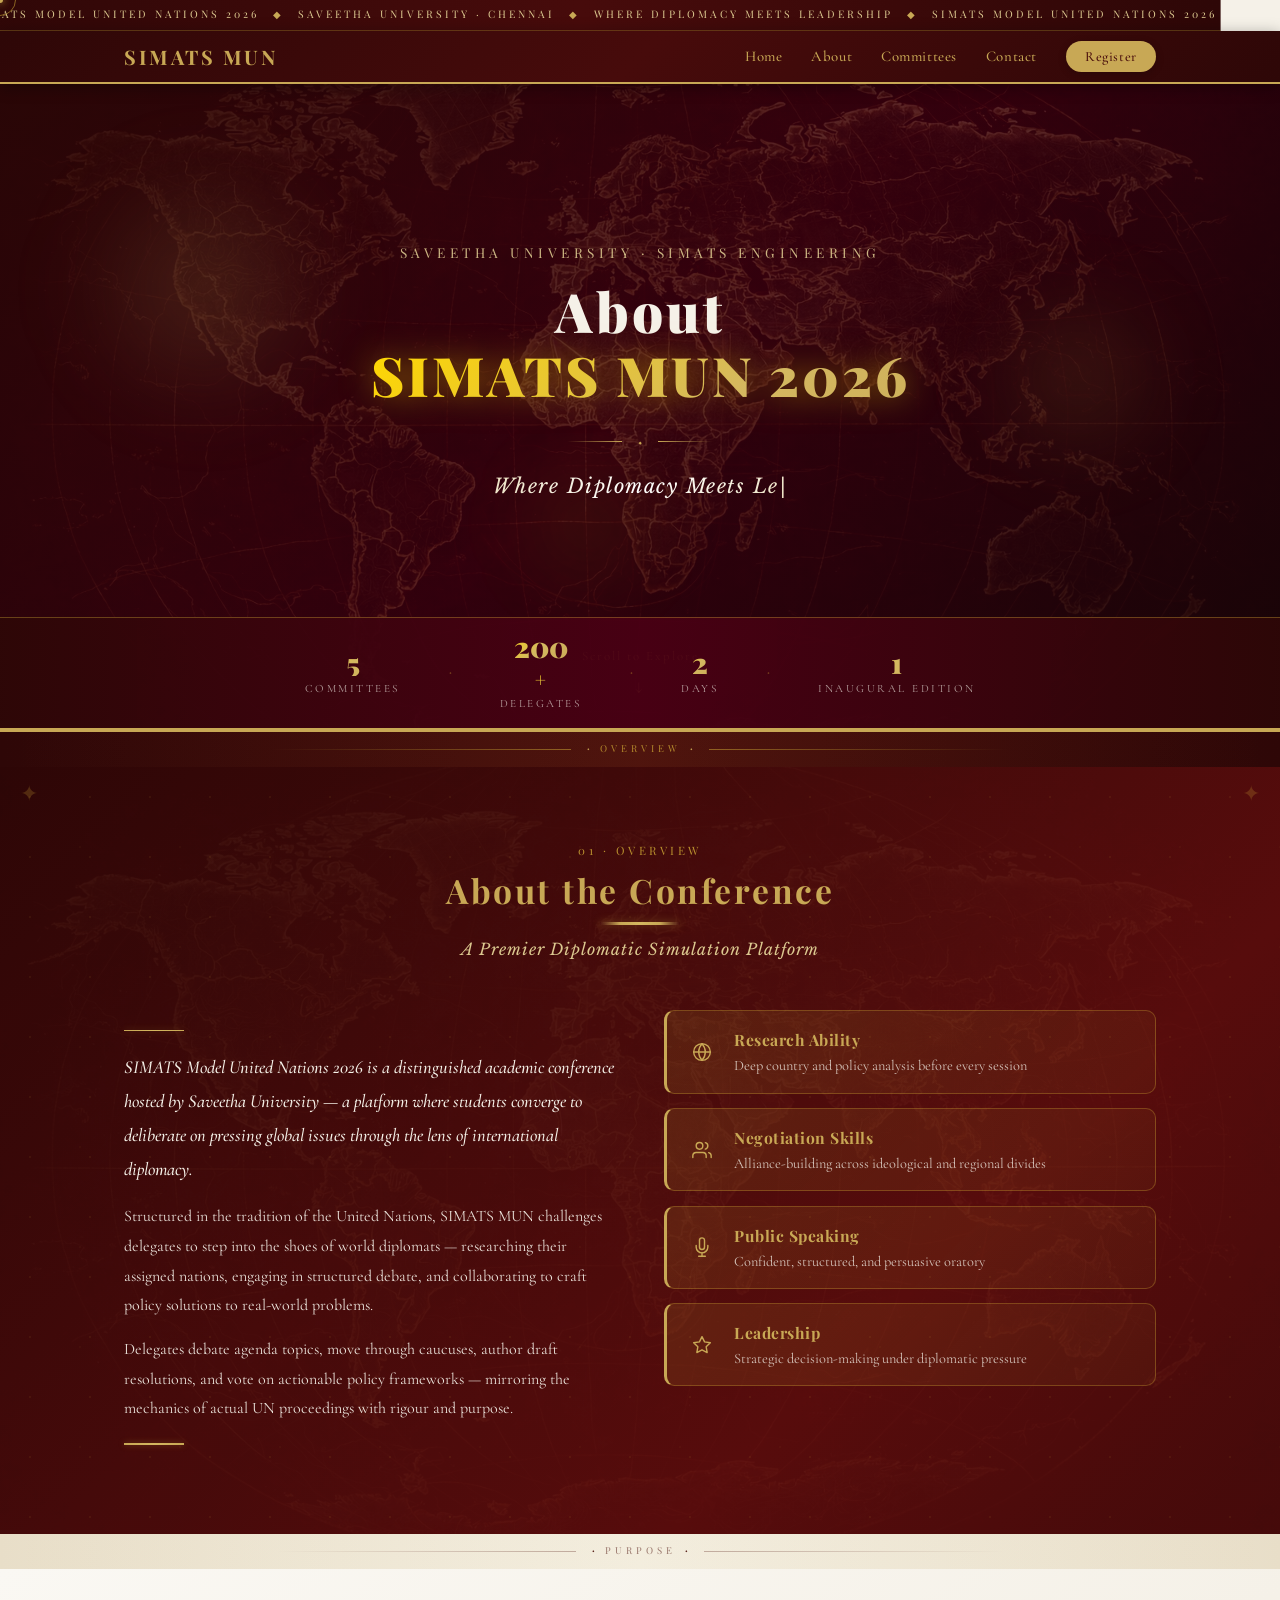
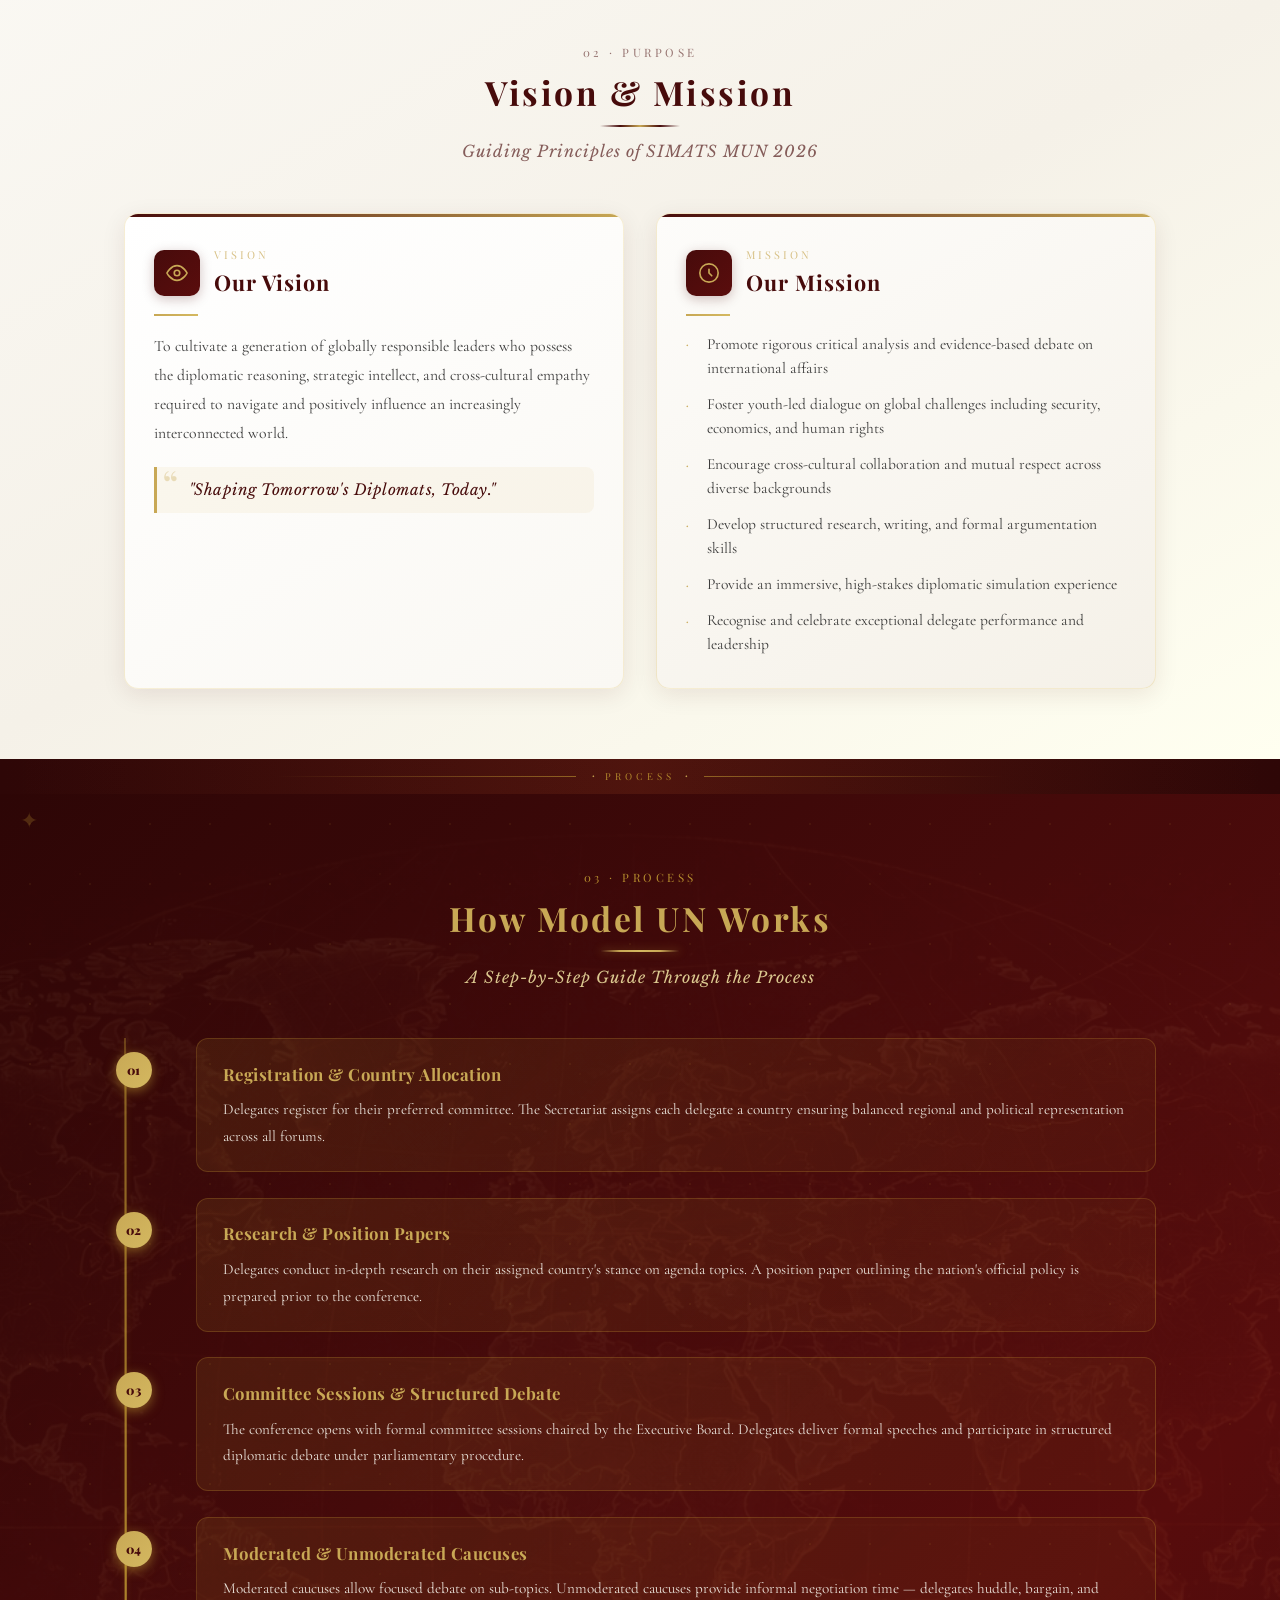
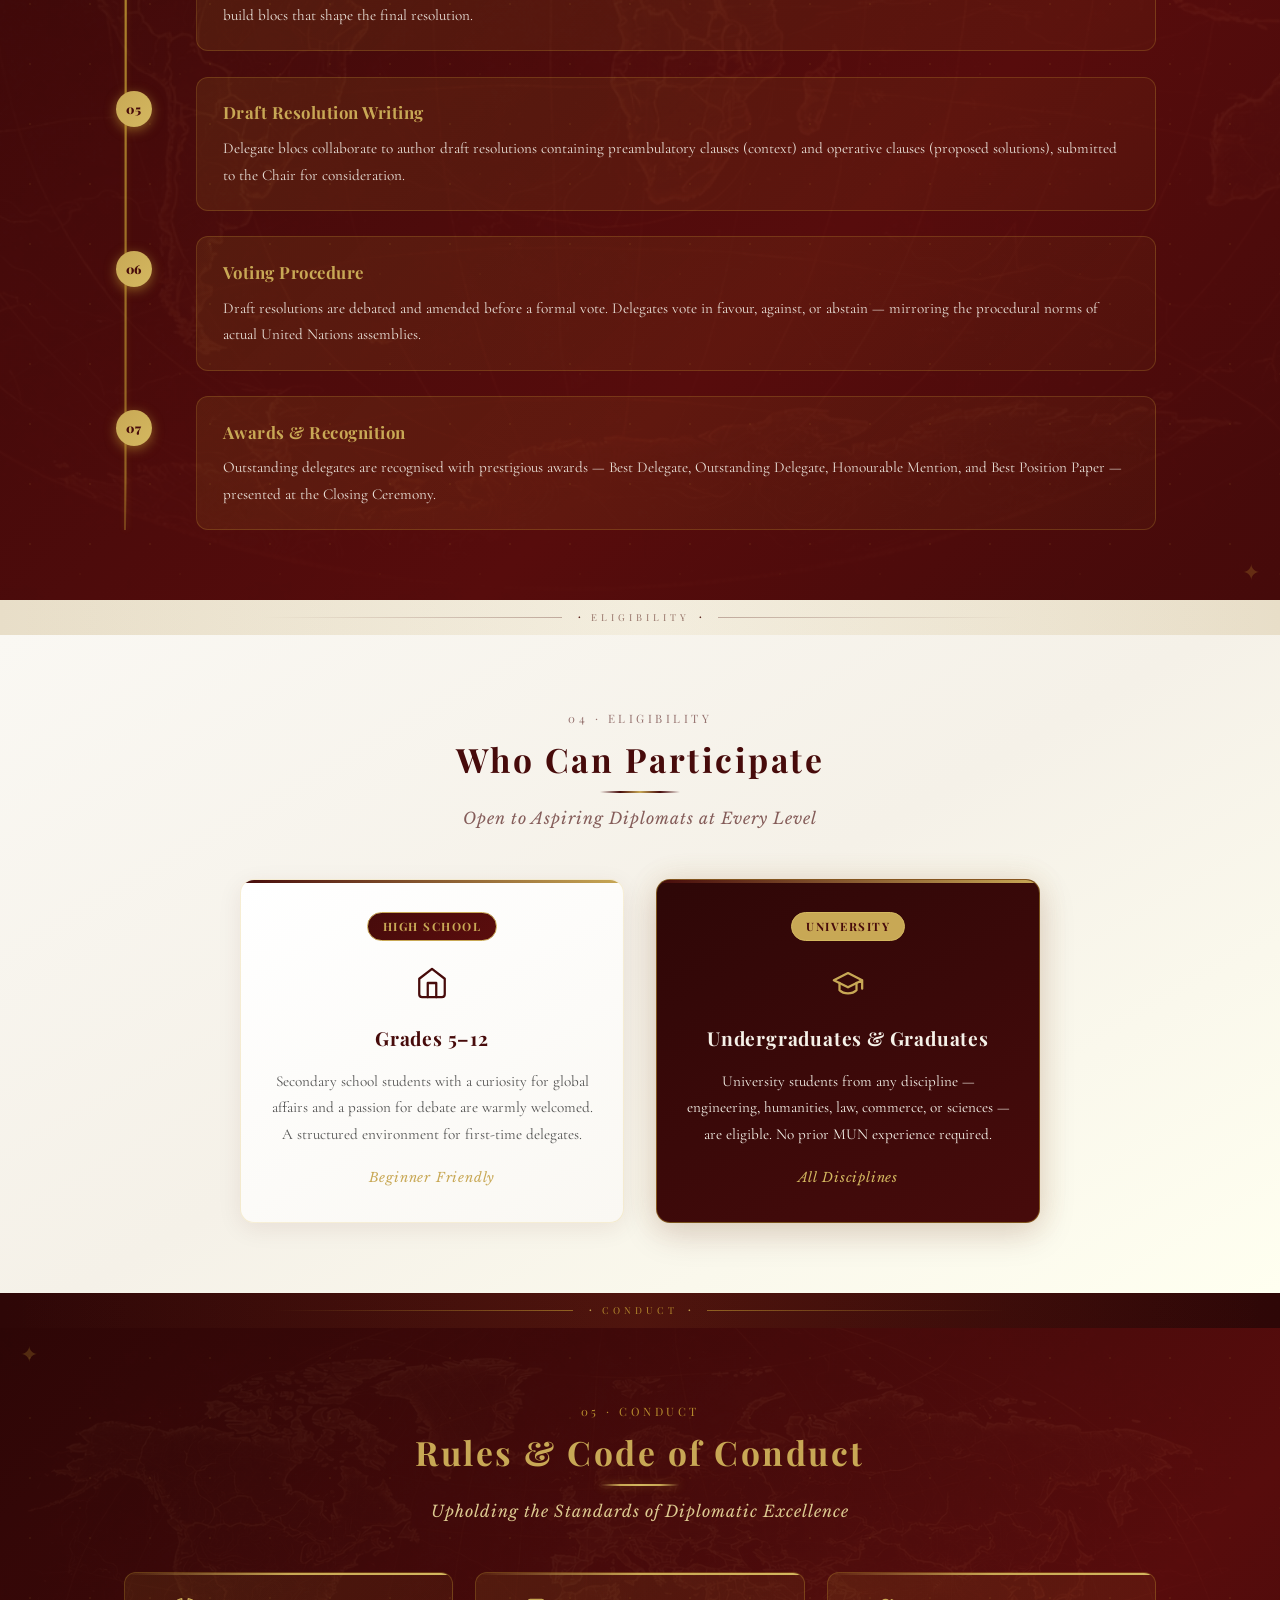
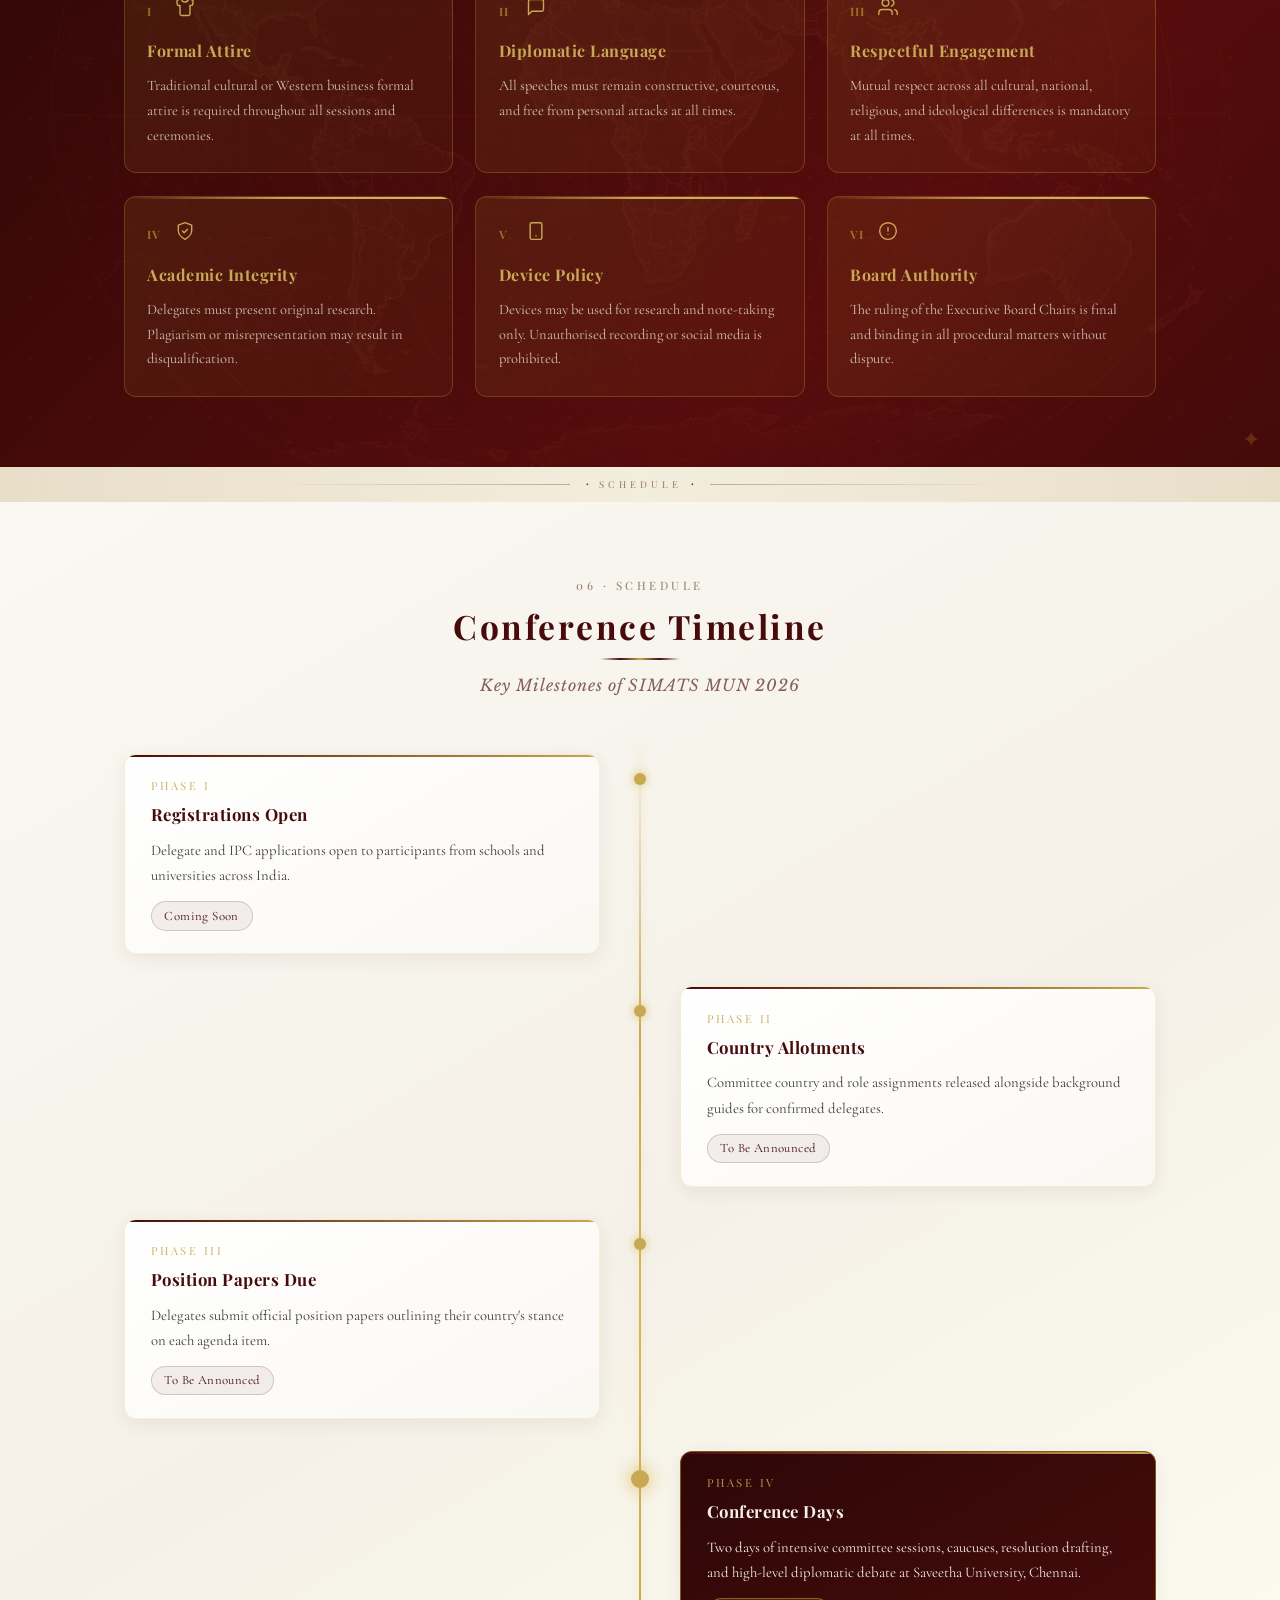
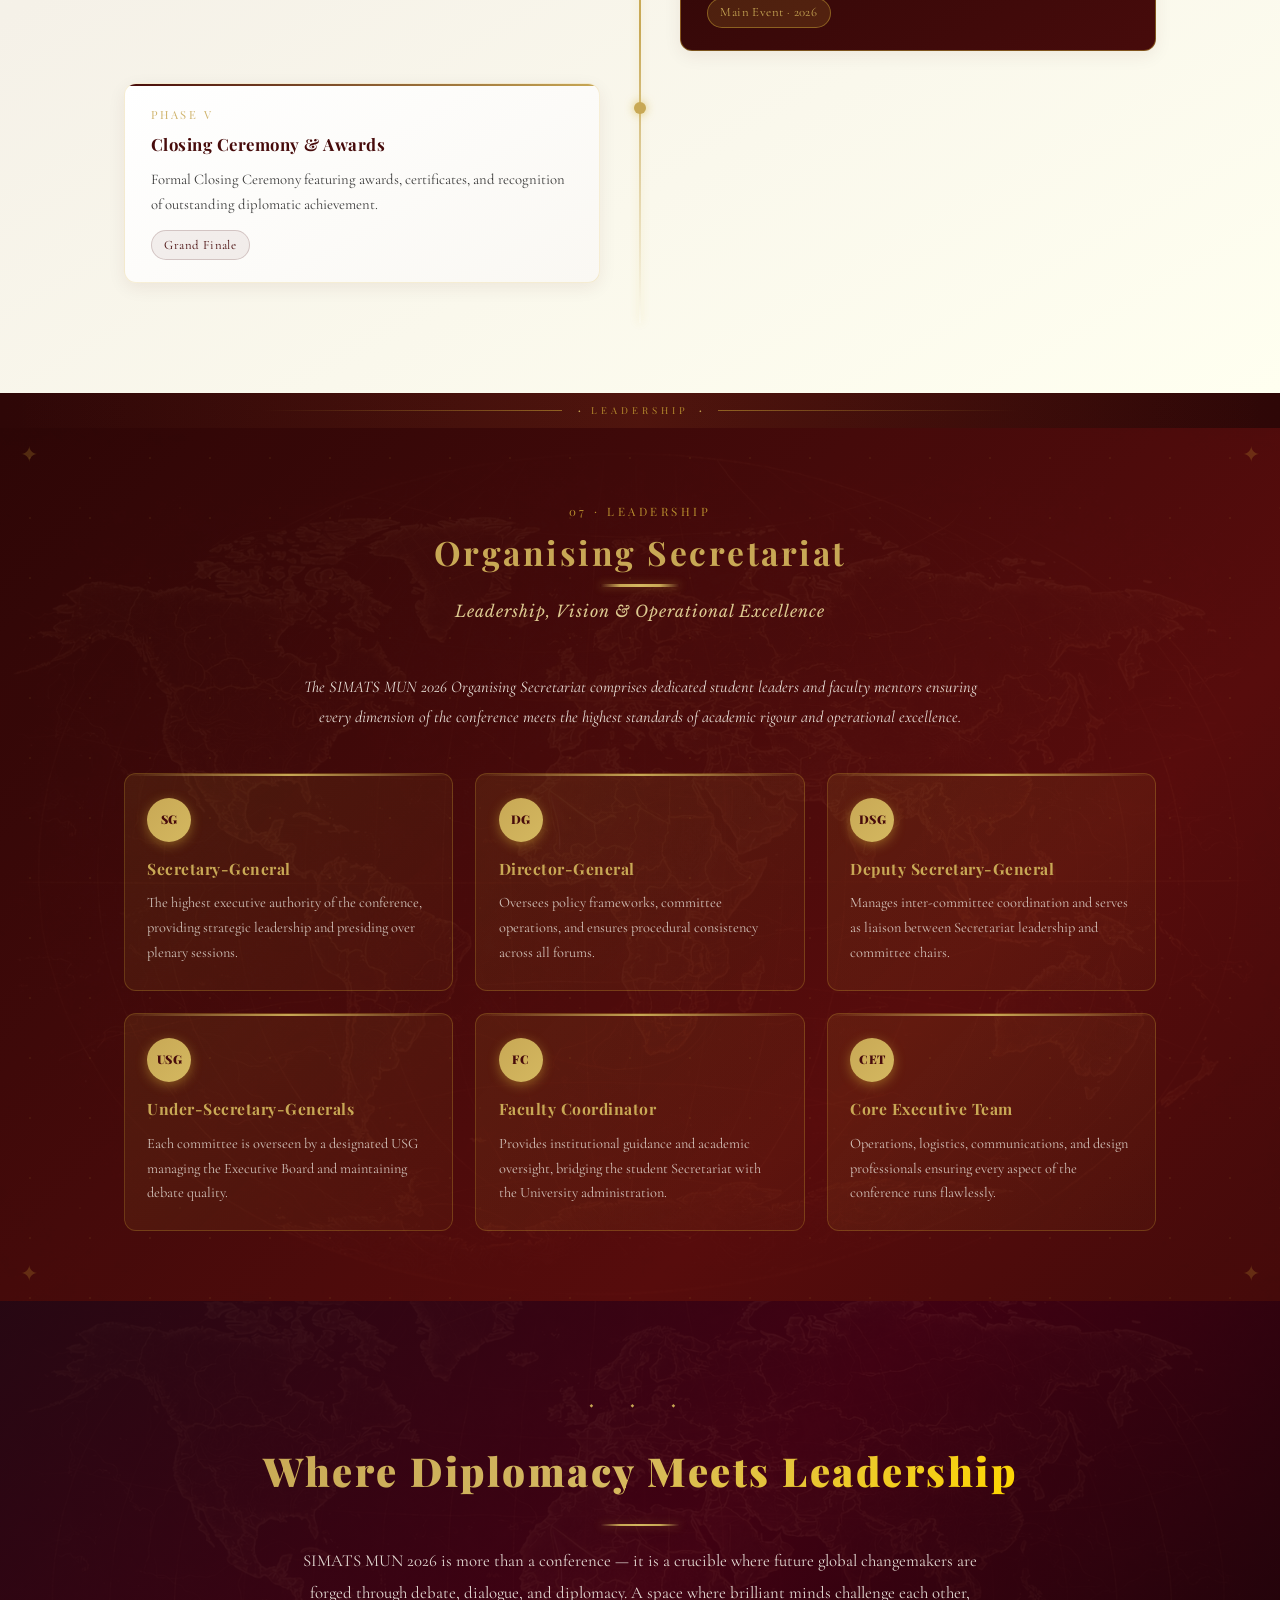
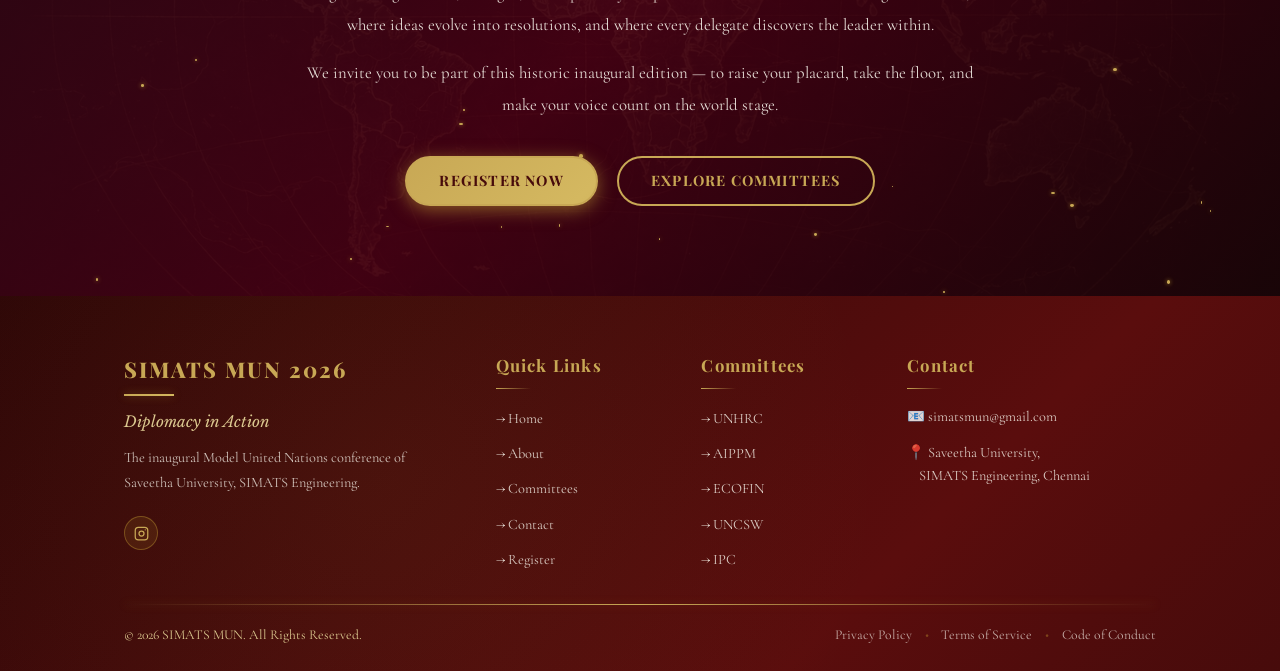
==== commit 89aa84d9: "Changes Updated" ====
--- a/about.html
+++ b/about.html
@@ -9,6 +9,15 @@
 </head>
 <body>
 
+    <!-- CUSTOM CURSOR -->
+    <div class="cursor-dot" id="cursorDot"></div>
+    <div class="cursor-ring" id="cursorRing"></div>
+
+    <!-- GOLD RIBBON TOP -->
+    <div class="gold-ribbon-top">
+        <span>◆</span> SIMATS MODEL UNITED NATIONS 2026 <span>◆</span> SAVEETHA UNIVERSITY · CHENNAI <span>◆</span> WHERE DIPLOMACY MEETS LEADERSHIP <span>◆</span> SIMATS MODEL UNITED NATIONS 2026 <span>◆</span> SAVEETHA UNIVERSITY · CHENNAI <span>◆</span> WHERE DIPLOMACY MEETS LEADERSHIP <span>◆</span>
+    </div>
+
     <!-- NAVBAR -->
     <nav class="navbar">
         <div class="nav-container">
@@ -21,9 +30,11 @@
                 <li><a href="about.html" class="nav-active">About</a></li>
                 <li><a href="committees.html">Committees</a></li>
                 <li><a href="contact.html">Contact</a></li>
-                <li><a href="index.html#register" class="register-nav-btn">Register</a></li>
+                <li><a href="https://docs.google.com/forms/d/e/1FAIpQLScOWp4qMa_FnYsrC9GpAJDIZBE_DCmWMveL-NBQRIcTcwy2eQ/formResponse" class="register-nav-btn">Register</a></li>
             </ul>
         </div>
+        <!-- Nav progress bar -->
+        <div class="nav-progress" id="navProgress"></div>
     </nav>
 
     <!-- HERO -->
@@ -31,6 +42,10 @@
         <div class="hero-bg"></div>
         <div class="hero-overlay"></div>
         <div class="hero-particles" id="heroParticles"></div>
+        <!-- NEW: floating orbs -->
+        <div class="hero-orb hero-orb-1"></div>
+        <div class="hero-orb hero-orb-2"></div>
+        <div class="hero-orb hero-orb-3"></div>
         <div class="hero-content">
             <p class="hero-eyebrow">Saveetha University · SIMATS Engineering</p>
             <h1 class="hero-title">About<br><span class="hero-title-gold">SIMATS MUN 2026</span></h1>
@@ -39,7 +54,29 @@
                 <span class="divider-gem">◆</span>
                 <span class="divider-line"></span>
             </div>
-            <p class="hero-tagline">Where Diplomacy Meets Leadership</p>
+            <p class="hero-tagline" id="heroTypewriter"></p>
+        </div>
+        <!-- NEW: Hero stats strip -->
+        <div class="hero-stats-strip">
+            <div class="hero-stat">
+                <span class="stat-num" data-target="5">0</span>
+                <span class="stat-label">Committees</span>
+            </div>
+            <div class="hero-stat-divider">◆</div>
+            <div class="hero-stat">
+                <span class="stat-num" data-target="200">0</span><span class="stat-plus">+</span>
+                <span class="stat-label">Delegates</span>
+            </div>
+            <div class="hero-stat-divider">◆</div>
+            <div class="hero-stat">
+                <span class="stat-num" data-target="2">0</span>
+                <span class="stat-label">Days</span>
+            </div>
+            <div class="hero-stat-divider">◆</div>
+            <div class="hero-stat">
+                <span class="stat-num" data-target="1">0</span>
+                <span class="stat-label">Inaugural Edition</span>
+            </div>
         </div>
         <div class="hero-scroll-hint">
             <span>Scroll to Explore</span>
@@ -47,9 +84,23 @@
         </div>
     </header>
 
+    <!-- ORNATE SECTION DIVIDER -->
+    <div class="ornate-divider">
+        <div class="od-line"></div>
+        <div class="od-center">
+            <span class="od-gem">◆</span>
+            <span class="od-text">OVERVIEW</span>
+            <span class="od-gem">◆</span>
+        </div>
+        <div class="od-line"></div>
+    </div>
+
     <!-- 01 INTRODUCTION -->
     <section class="section intro-section" id="introduction">
         <div class="section-bg-map"></div>
+        <!-- NEW: Corner ornaments -->
+        <div class="corner-ornament corner-tl">✦</div>
+        <div class="corner-ornament corner-tr">✦</div>
         <div class="container">
             <div class="section-header" data-animate>
                 <span class="section-eyebrow">01 · Overview</span>
@@ -94,6 +145,17 @@
             </div>
         </div>
     </section>
+
+    <!-- ORNATE SECTION DIVIDER -->
+    <div class="ornate-divider ornate-divider-dark">
+        <div class="od-line od-line-dark"></div>
+        <div class="od-center">
+            <span class="od-gem od-gem-dark">◆</span>
+            <span class="od-text od-text-dark">PURPOSE</span>
+            <span class="od-gem od-gem-dark">◆</span>
+        </div>
+        <div class="od-line od-line-dark"></div>
+    </div>
 
     <!-- 02 VISION & MISSION -->
     <section class="section vm-section" id="vision-mission">
@@ -143,9 +205,22 @@
         </div>
     </section>
 
+    <!-- ORNATE SECTION DIVIDER -->
+    <div class="ornate-divider">
+        <div class="od-line"></div>
+        <div class="od-center">
+            <span class="od-gem">◆</span>
+            <span class="od-text">PROCESS</span>
+            <span class="od-gem">◆</span>
+        </div>
+        <div class="od-line"></div>
+    </div>
+
     <!-- 03 HOW MUN WORKS -->
     <section class="section how-section" id="how-it-works">
         <div class="section-bg-map"></div>
+        <div class="corner-ornament corner-tl">✦</div>
+        <div class="corner-ornament corner-br">✦</div>
         <div class="container">
             <div class="section-header" data-animate>
                 <span class="section-eyebrow">03 · Process</span>
@@ -185,6 +260,17 @@
             </div>
         </div>
     </section>
+
+    <!-- ORNATE SECTION DIVIDER -->
+    <div class="ornate-divider ornate-divider-dark">
+        <div class="od-line od-line-dark"></div>
+        <div class="od-center">
+            <span class="od-gem od-gem-dark">◆</span>
+            <span class="od-text od-text-dark">ELIGIBILITY</span>
+            <span class="od-gem od-gem-dark">◆</span>
+        </div>
+        <div class="od-line od-line-dark"></div>
+    </div>
 
     <!-- 04 ELIGIBILITY -->
     <section class="section eligibility-section" id="eligibility">
@@ -218,9 +304,22 @@
         </div>
     </section>
 
+    <!-- ORNATE SECTION DIVIDER -->
+    <div class="ornate-divider">
+        <div class="od-line"></div>
+        <div class="od-center">
+            <span class="od-gem">◆</span>
+            <span class="od-text">CONDUCT</span>
+            <span class="od-gem">◆</span>
+        </div>
+        <div class="od-line"></div>
+    </div>
+
     <!-- 05 RULES -->
     <section class="section rules-section" id="rules">
         <div class="section-bg-map"></div>
+        <div class="corner-ornament corner-tl">✦</div>
+        <div class="corner-ornament corner-br">✦</div>
         <div class="container">
             <div class="section-header" data-animate>
                 <span class="section-eyebrow">05 · Conduct</span>
@@ -262,6 +361,17 @@
             </div>
         </div>
     </section>
+
+    <!-- ORNATE SECTION DIVIDER -->
+    <div class="ornate-divider ornate-divider-dark">
+        <div class="od-line od-line-dark"></div>
+        <div class="od-center">
+            <span class="od-gem od-gem-dark">◆</span>
+            <span class="od-text od-text-dark">SCHEDULE</span>
+            <span class="od-gem od-gem-dark">◆</span>
+        </div>
+        <div class="od-line od-line-dark"></div>
+    </div>
 
     <!-- 06 TIMELINE -->
     <section class="section timeline-section" id="timeline">
@@ -322,9 +432,24 @@
         </div>
     </section>
 
+    <!-- ORNATE SECTION DIVIDER -->
+    <div class="ornate-divider">
+        <div class="od-line"></div>
+        <div class="od-center">
+            <span class="od-gem">◆</span>
+            <span class="od-text">LEADERSHIP</span>
+            <span class="od-gem">◆</span>
+        </div>
+        <div class="od-line"></div>
+    </div>
+
     <!-- 07 SECRETARIAT -->
     <section class="section secretariat-section" id="secretariat">
         <div class="section-bg-map"></div>
+        <div class="corner-ornament corner-tl">✦</div>
+        <div class="corner-ornament corner-tr">✦</div>
+        <div class="corner-ornament corner-bl">✦</div>
+        <div class="corner-ornament corner-br">✦</div>
         <div class="container">
             <div class="section-header" data-animate>
                 <span class="section-eyebrow">07 · Leadership</span>
@@ -372,6 +497,8 @@
     <section class="section closing-section">
         <div class="closing-bg"></div>
         <div class="closing-overlay"></div>
+        <!-- NEW: floating sparks -->
+        <div class="closing-sparks" id="closingSparks"></div>
         <div class="container">
             <div class="closing-content" data-animate>
                 <div class="closing-ornament">◆ ◆ ◆</div>
@@ -380,7 +507,7 @@
                 <p class="closing-body">SIMATS MUN 2026 is more than a conference — it is a crucible where future global changemakers are forged through debate, dialogue, and diplomacy. A space where brilliant minds challenge each other, where ideas evolve into resolutions, and where every delegate discovers the leader within.</p>
                 <p class="closing-body">We invite you to be part of this historic inaugural edition — to raise your placard, take the floor, and make your voice count on the world stage.</p>
                 <div class="closing-ctas">
-                    <a href="index.html#register" class="cta-btn cta-primary">Register Now</a>
+                    <a href="https://docs.google.com/forms/d/e/1FAIpQLScOWp4qMa_FnYsrC9GpAJDIZBE_DCmWMveL-NBQRIcTcwy2eQ/formResponse" class="cta-btn cta-primary">Register Now</a>
                     <a href="committees.html" class="cta-btn cta-secondary">Explore Committees</a>
                 </div>
             </div>
@@ -410,7 +537,7 @@
                         <li><a href="about.html">→ About</a></li>
                         <li><a href="committees.html">→ Committees</a></li>
                         <li><a href="contact.html">→ Contact</a></li>
-                        <li><a href="index.html#register">→ Register</a></li>
+                        <li><a href="https://docs.google.com/forms/d/e/1FAIpQLScOWp4qMa_FnYsrC9GpAJDIZBE_DCmWMveL-NBQRIcTcwy2eQ/formResponse">→ Register</a></li>
                     </ul>
                 </div>
                 <div class="footer-col">
@@ -443,6 +570,11 @@
         </div>
     </footer>
 
+    <!-- BACK TO TOP -->
+    <button class="back-to-top" id="backToTop" aria-label="Back to top">
+        <svg viewBox="0 0 24 24" fill="none" stroke="currentColor" stroke-width="2" width="18" height="18"><polyline points="18 15 12 9 6 15"/></svg>
+    </button>
+
     <script src="about.js"></script>
 </body>
 </html>
--- a/about.css
+++ b/about.css
@@ -228,6 +228,7 @@
     -webkit-text-fill-color: transparent;
     background-clip: text;
     letter-spacing: 1.5px;
+    min-height: 2rem;
 }
 
 .hero-scroll-hint {
@@ -1246,4 +1247,434 @@
     .hero-title { font-size: 2rem; }
     .section    { padding: 55px 0; }
     .closing-section { padding: 65px 20px; }
+}
+
+
+/* ═══════════════════════════════════════════════════
+   ENHANCEMENTS — Fancy & Unique Additions
+   ═══════════════════════════════════════════════════ */
+
+/* ── CUSTOM CURSOR ── */
+.cursor-dot,
+.cursor-ring {
+    position: fixed;
+    pointer-events: none;
+    z-index: 99999;
+    border-radius: 50%;
+    transform: translate(-50%, -50%);
+    transition: opacity 0.3s ease;
+}
+
+.cursor-dot {
+    width: 6px;
+    height: 6px;
+    background: var(--gold);
+    box-shadow: 0 0 8px rgba(212,175,55,0.9);
+}
+
+.cursor-ring {
+    width: 32px;
+    height: 32px;
+    border: 1.5px solid rgba(212,175,55,0.55);
+    transition: width 0.25s ease, height 0.25s ease, border-color 0.25s ease;
+}
+
+.cursor-ring.hovering {
+    width: 48px;
+    height: 48px;
+    border-color: var(--gold);
+}
+
+@media (hover: none) {
+    .cursor-dot, .cursor-ring { display: none; }
+}
+
+/* ── GOLD RIBBON TOP ── */
+.gold-ribbon-top {
+    background: linear-gradient(90deg, var(--deep-burgundy), var(--burgundy), var(--deep-burgundy));
+    color: var(--pale-gold);
+    font-family: 'Playfair Display', serif;
+    font-size: 0.65rem;
+    letter-spacing: 3px;
+    text-transform: uppercase;
+    padding: 0.4rem 0;
+    overflow: hidden;
+    white-space: nowrap;
+    border-bottom: 1px solid rgba(212,175,55,0.3);
+    position: relative;
+}
+
+.gold-ribbon-top span {
+    color: var(--gold);
+    margin: 0 0.5rem;
+}
+
+.gold-ribbon-top::before {
+    content: attr(class);
+    display: none;
+}
+
+/* marquee effect via JS, but works as static on load */
+.gold-ribbon-top {
+    animation: ribbonScroll 28s linear infinite;
+}
+
+@keyframes ribbonScroll {
+    0%   { text-indent: 0; }
+    100% { text-indent: -100%; }
+}
+
+/* ── NAV PROGRESS BAR ── */
+.nav-progress {
+    position: absolute;
+    bottom: -2px; left: 0;
+    height: 2px;
+    width: 0%;
+    background: linear-gradient(90deg, var(--gold), var(--light-gold), #ffd700);
+    box-shadow: 0 0 8px rgba(212,175,55,0.7);
+    transition: width 0.1s linear;
+    z-index: 10;
+}
+
+/* ── HERO FLOATING ORBS ── */
+.hero-orb {
+    position: absolute;
+    border-radius: 50%;
+    pointer-events: none;
+    z-index: 1;
+    filter: blur(40px);
+    animation: orbFloat ease-in-out infinite;
+}
+
+.hero-orb-1 {
+    width: 280px; height: 280px;
+    background: radial-gradient(circle, rgba(200,168,85,0.18) 0%, transparent 70%);
+    top: 10%; left: 5%;
+    animation-duration: 12s;
+    animation-delay: 0s;
+}
+
+.hero-orb-2 {
+    width: 200px; height: 200px;
+    background: radial-gradient(circle, rgba(212,175,55,0.14) 0%, transparent 70%);
+    top: 30%; right: 8%;
+    animation-duration: 9s;
+    animation-delay: -3s;
+}
+
+.hero-orb-3 {
+    width: 150px; height: 150px;
+    background: radial-gradient(circle, rgba(255,215,0,0.1) 0%, transparent 70%);
+    bottom: 20%; left: 40%;
+    animation-duration: 14s;
+    animation-delay: -6s;
+}
+
+@keyframes orbFloat {
+    0%, 100% { transform: translate(0, 0) scale(1); }
+    33%  { transform: translate(20px, -30px) scale(1.05); }
+    66%  { transform: translate(-15px, 20px) scale(0.97); }
+}
+
+/* ── HERO STATS STRIP ── */
+.hero-stats-strip {
+    position: absolute;
+    bottom: 0; left: 0; right: 0;
+    z-index: 3;
+    display: flex;
+    justify-content: center;
+    align-items: center;
+    gap: 0;
+    background: linear-gradient(90deg, rgba(46,7,7,0.95), rgba(74,0,21,0.92), rgba(46,7,7,0.95));
+    border-top: 1px solid rgba(212,175,55,0.35);
+    border-bottom: 2px solid var(--gold);
+    padding: 0.85rem 2rem;
+    animation: fadeIn 1.5s ease 1s both;
+}
+
+.hero-stat {
+    text-align: center;
+    padding: 0 2.5rem;
+    position: relative;
+}
+
+.stat-num {
+    display: block;
+    font-family: 'Playfair Display', serif;
+    font-size: 1.8rem;
+    font-weight: 900;
+    background: linear-gradient(135deg, #ffd700, var(--light-gold), var(--gold));
+    -webkit-background-clip: text;
+    -webkit-text-fill-color: transparent;
+    background-clip: text;
+    line-height: 1;
+    margin-bottom: 0.2rem;
+}
+
+.stat-plus {
+    font-family: 'Playfair Display', serif;
+    font-size: 1.2rem;
+    background: linear-gradient(135deg, #ffd700, var(--light-gold));
+    -webkit-background-clip: text;
+    -webkit-text-fill-color: transparent;
+    background-clip: text;
+    font-weight: 900;
+}
+
+.stat-label {
+    display: block;
+    font-family: 'Cormorant Garamond', serif;
+    font-size: 0.7rem;
+    letter-spacing: 2.5px;
+    text-transform: uppercase;
+    color: rgba(245,241,232,0.65);
+}
+
+.hero-stat-divider {
+    color: rgba(212,175,55,0.35);
+    font-size: 0.6rem;
+    padding: 0 0.5rem;
+}
+
+/* push hero content up to make room for strip */
+.about-hero {
+    padding-bottom: 70px;
+}
+
+/* ── ORNATE SECTION DIVIDERS ── */
+.ornate-divider {
+    display: flex;
+    align-items: center;
+    justify-content: center;
+    padding: 0.6rem 2rem;
+    background: linear-gradient(90deg, var(--deep-burgundy), var(--burgundy), var(--deep-burgundy));
+    gap: 1rem;
+    position: relative;
+    overflow: hidden;
+}
+
+.ornate-divider::before {
+    content: '';
+    position: absolute; inset: 0;
+    background: linear-gradient(90deg, transparent 0%, rgba(212,175,55,0.06) 50%, transparent 100%);
+}
+
+.ornate-divider-dark {
+    background: linear-gradient(90deg, var(--cream-dark), var(--cream), var(--cream-dark));
+}
+
+.od-line {
+    flex: 1;
+    height: 1px;
+    background: linear-gradient(90deg, transparent, rgba(212,175,55,0.5));
+    max-width: 300px;
+}
+
+.od-line:last-child {
+    background: linear-gradient(90deg, rgba(212,175,55,0.5), transparent);
+}
+
+.od-line-dark {
+    background: linear-gradient(90deg, transparent, rgba(71,11,11,0.3)) !important;
+}
+.od-line-dark:last-child {
+    background: linear-gradient(90deg, rgba(71,11,11,0.3), transparent) !important;
+}
+
+.od-center {
+    display: flex;
+    align-items: center;
+    gap: 0.6rem;
+    flex-shrink: 0;
+}
+
+.od-gem {
+    color: var(--gold);
+    font-size: 0.55rem;
+    animation: gemPulse 3s ease-in-out infinite;
+}
+
+.od-gem-dark { color: var(--burgundy); }
+
+.od-text {
+    font-family: 'Playfair Display', serif;
+    font-size: 0.6rem;
+    letter-spacing: 4px;
+    text-transform: uppercase;
+    color: rgba(212,175,55,0.75);
+}
+
+.od-text-dark { color: rgba(71,11,11,0.55); }
+
+/* ── CORNER ORNAMENTS ── */
+.corner-ornament {
+    position: absolute;
+    color: rgba(212,175,55,0.22);
+    font-size: 1.4rem;
+    line-height: 1;
+    pointer-events: none;
+    z-index: 1;
+    animation: gemPulse 4s ease-in-out infinite;
+}
+
+.corner-tl { top: 16px; left: 20px; }
+.corner-tr { top: 16px; right: 20px; }
+.corner-bl { bottom: 16px; left: 20px; }
+.corner-br { bottom: 16px; right: 20px; }
+
+/* ── CLOSING SPARKS ── */
+.closing-sparks {
+    position: absolute; inset: 0;
+    pointer-events: none;
+    z-index: 1;
+    overflow: hidden;
+}
+
+.closing-spark {
+    position: absolute;
+    width: 2px; height: 2px;
+    background: var(--gold);
+    border-radius: 50%;
+    animation: sparkRise var(--dur, 6s) var(--delay, 0s) ease-in-out infinite;
+    box-shadow: 0 0 4px rgba(212,175,55,0.8);
+}
+
+@keyframes sparkRise {
+    0%   { opacity: 0; transform: translateY(0) translateX(0) scale(0.5); }
+    15%  { opacity: 0.9; }
+    85%  { opacity: 0.2; }
+    100% { opacity: 0; transform: translateY(-120px) translateX(var(--drift, 20px)) scale(1.2); }
+}
+
+/* ── BACK TO TOP BUTTON ── */
+.back-to-top {
+    position: fixed;
+    bottom: 2rem;
+    right: 2rem;
+    z-index: 500;
+    width: 42px;
+    height: 42px;
+    background: linear-gradient(135deg, var(--burgundy), #5a0d0d);
+    border: 1.5px solid var(--gold);
+    border-radius: 50%;
+    color: var(--gold);
+    cursor: pointer;
+    display: flex;
+    align-items: center;
+    justify-content: center;
+    opacity: 0;
+    transform: translateY(16px);
+    transition: opacity 0.4s ease, transform 0.4s ease, background 0.3s ease, box-shadow 0.3s ease;
+    box-shadow: 0 4px 16px rgba(0,0,0,0.3);
+}
+
+.back-to-top.visible {
+    opacity: 1;
+    transform: translateY(0);
+}
+
+.back-to-top:hover {
+    background: linear-gradient(135deg, var(--gold), var(--light-gold));
+    color: var(--burgundy);
+    box-shadow: 0 6px 22px rgba(212,175,55,0.55);
+    transform: translateY(-3px);
+}
+
+/* ── ENHANCED CARD GLOW ON HOVER ── */
+.vm-card:hover,
+.elig-card:hover,
+.sec-role:hover,
+.rule-card:hover {
+    box-shadow:
+        0 14px 40px rgba(71,11,11,0.14),
+        0 0 0 1px rgba(212,175,55,0.2),
+        inset 0 1px 0 rgba(255,255,255,0.08);
+}
+
+/* ── TWINKLING STAR DOTS on dark sections ── */
+.intro-section::after,
+.how-section::after,
+.rules-section::after,
+.secretariat-section::after {
+    content: '';
+    position: absolute;
+    inset: 0;
+    background-image:
+        radial-gradient(circle, rgba(212,175,55,0.15) 1px, transparent 1px),
+        radial-gradient(circle, rgba(212,175,55,0.08) 1px, transparent 1px);
+    background-size: 60px 60px, 100px 100px;
+    background-position: 0 0, 30px 30px;
+    pointer-events: none;
+    opacity: 0.5;
+    animation: twinkle 8s ease-in-out infinite;
+}
+
+@keyframes twinkle {
+    0%, 100% { opacity: 0.3; }
+    50%       { opacity: 0.6; }
+}
+
+/* ── SCROLL REVEAL TYPEWRITER CURSOR ── */
+#heroTypewriter::after {
+    content: '|';
+    color: var(--gold);
+    animation: blink 0.8s step-end infinite;
+}
+
+@keyframes blink {
+    0%, 100% { opacity: 1; }
+    50%       { opacity: 0; }
+}
+
+/* ── ENHANCED PROCESS TIMELINE CONNECTOR ── */
+.process-timeline::before {
+    content: '';
+    position: absolute;
+    top: 0; bottom: 0;
+    left: -1px;
+    width: 2px;
+    background: linear-gradient(to bottom,
+        transparent 0%,
+        rgba(212,175,55,0.3) 5%,
+        rgba(212,175,55,0.6) 50%,
+        rgba(212,175,55,0.3) 95%,
+        transparent 100%
+    );
+    box-shadow: 0 0 6px rgba(212,175,55,0.2);
+    pointer-events: none;
+}
+
+/* ── FLOATING GOLD QUOTE MARKS on vm-quote ── */
+.vm-quote {
+    position: relative;
+    padding-left: 2rem;
+}
+
+.vm-quote::before {
+    content: '\201C';
+    position: absolute;
+    left: 0.3rem;
+    top: -0.2rem;
+    font-family: 'Playfair Display', serif;
+    font-size: 2.5rem;
+    color: rgba(200,168,85,0.35);
+    line-height: 1;
+    font-style: normal;
+}
+
+/* ── RESPONSIVE ADDITIONS ── */
+@media (max-width: 768px) {
+    .hero-stats-strip { gap: 0; padding: 0.7rem 1rem; }
+    .hero-stat        { padding: 0 1rem; }
+    .stat-num         { font-size: 1.4rem; }
+    .gold-ribbon-top  { font-size: 0.58rem; }
+    .ornate-divider   { padding: 0.5rem 1rem; }
+    .back-to-top      { bottom: 1.2rem; right: 1.2rem; }
+    .corner-ornament  { font-size: 1rem; }
+}
+
+@media (max-width: 480px) {
+    .hero-stat-divider { display: none; }
+    .hero-stat         { padding: 0 0.7rem; }
+    .hero-stats-strip  { flex-wrap: wrap; gap: 0.5rem; }
 }
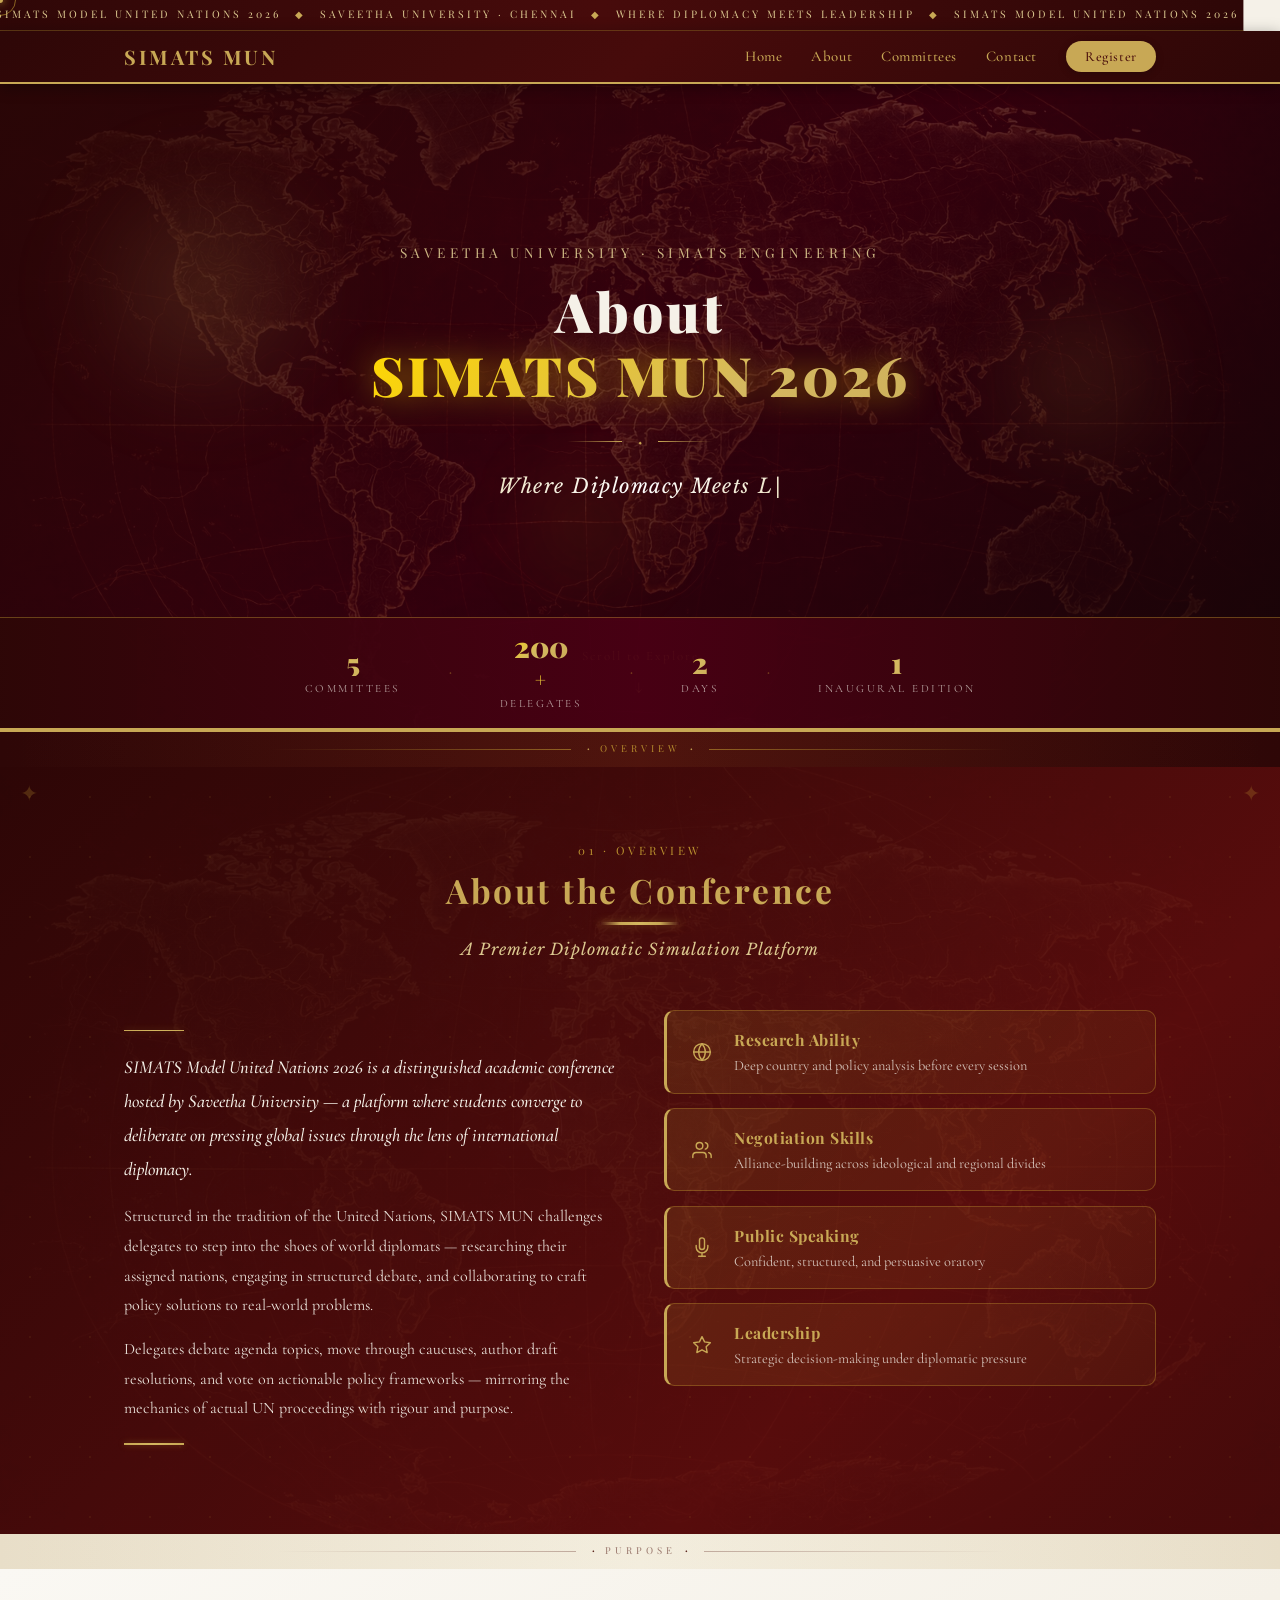
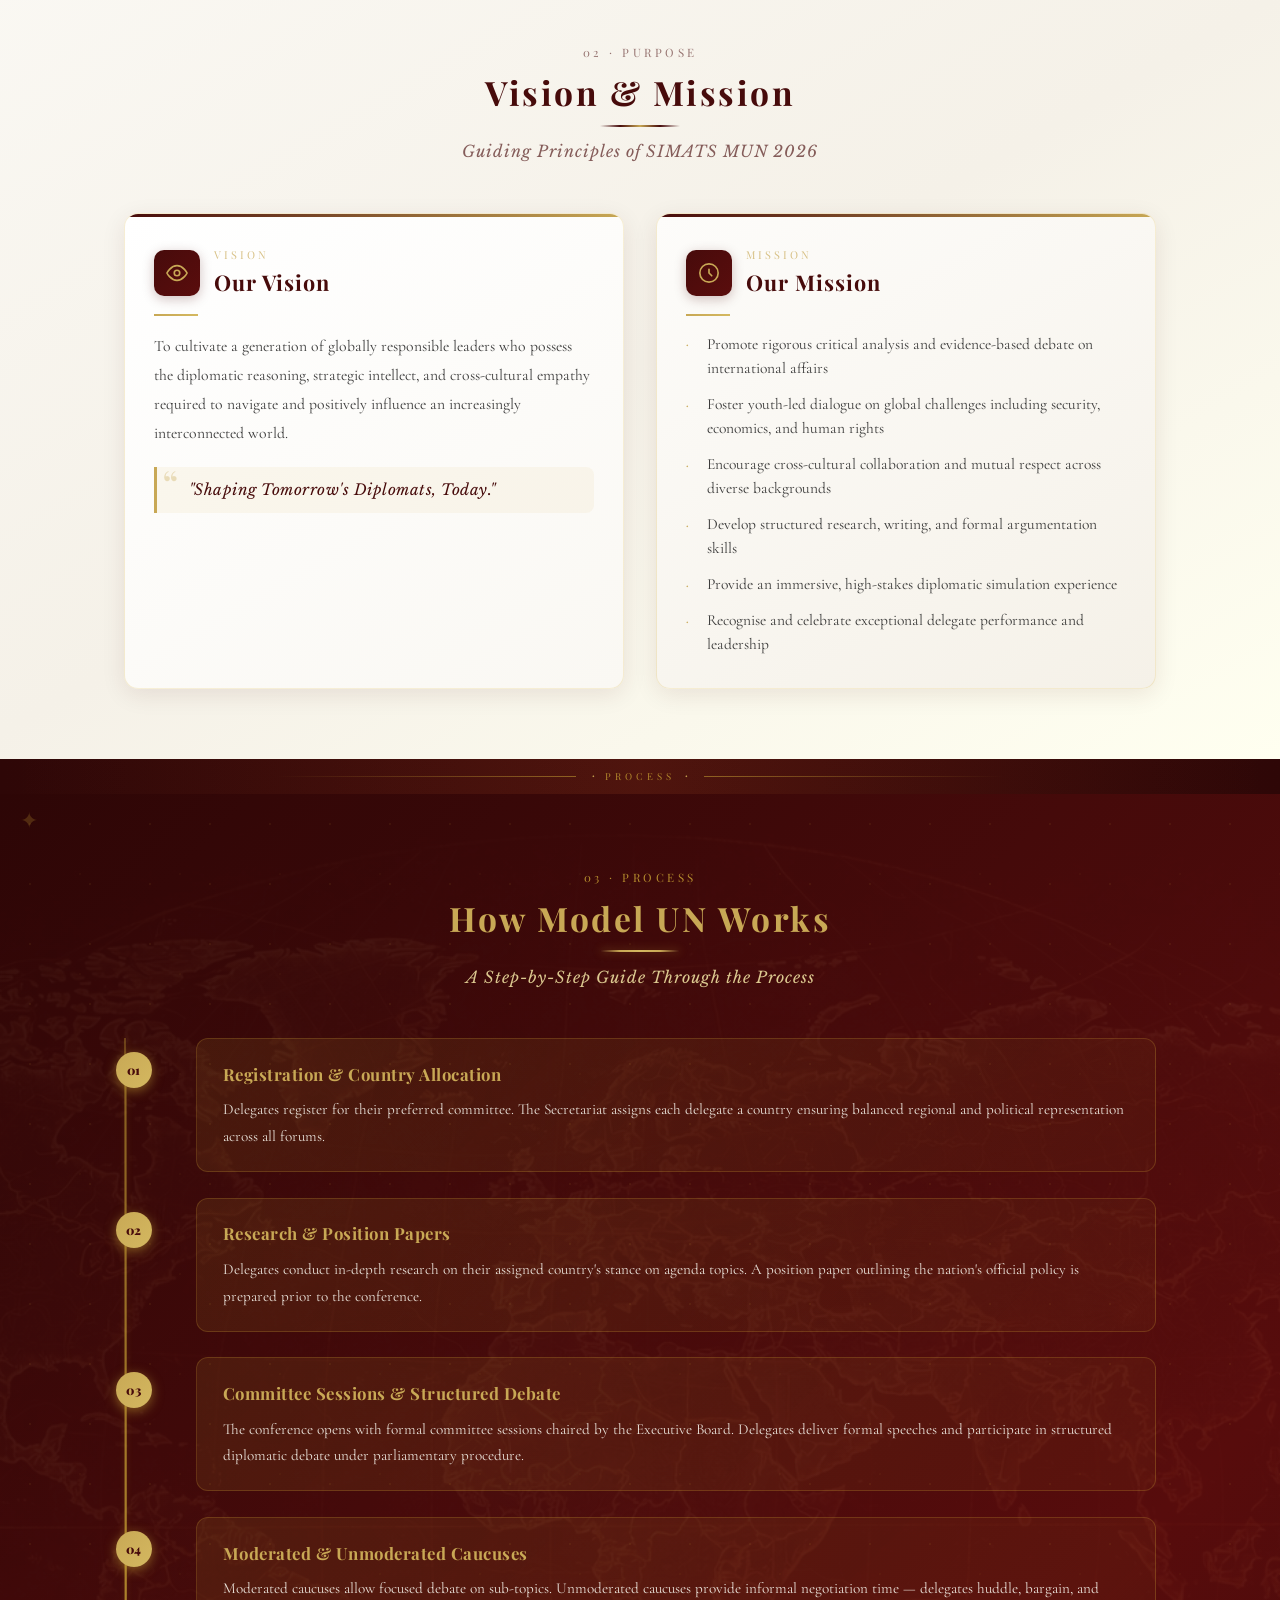
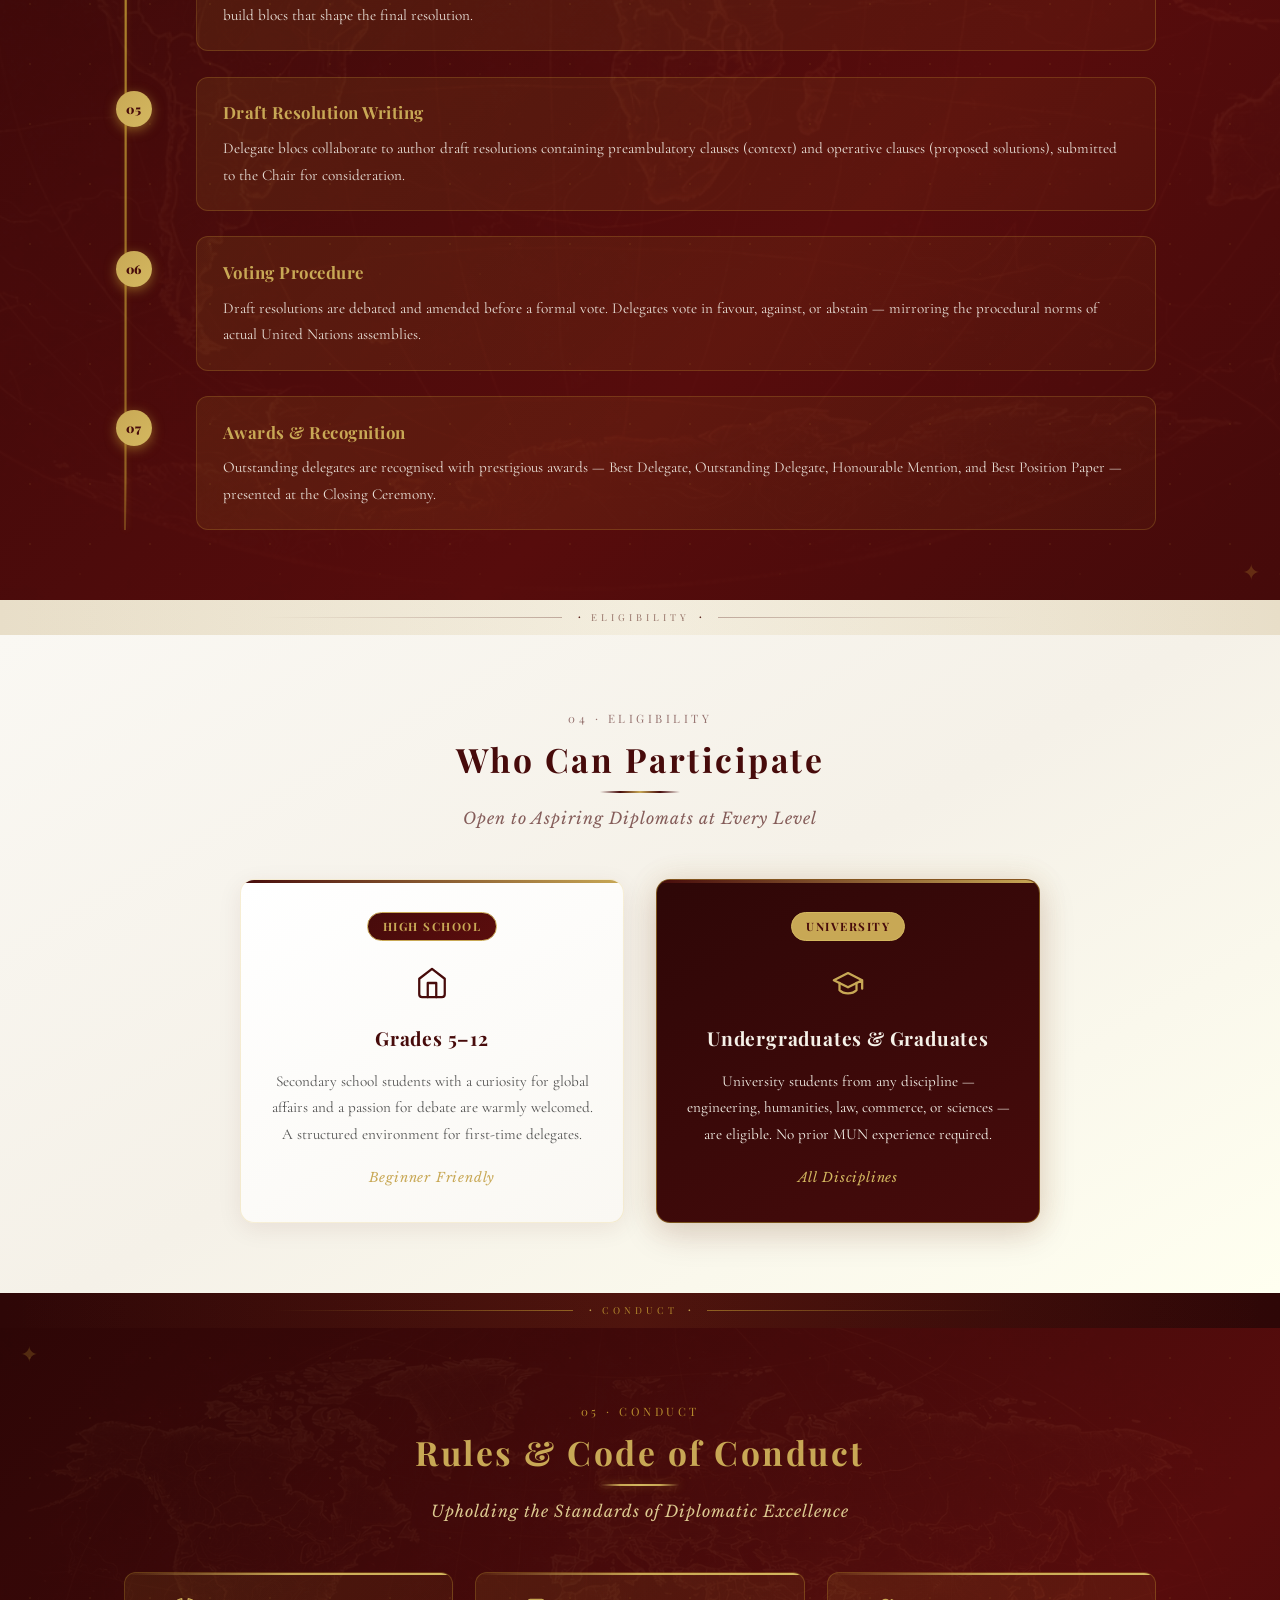
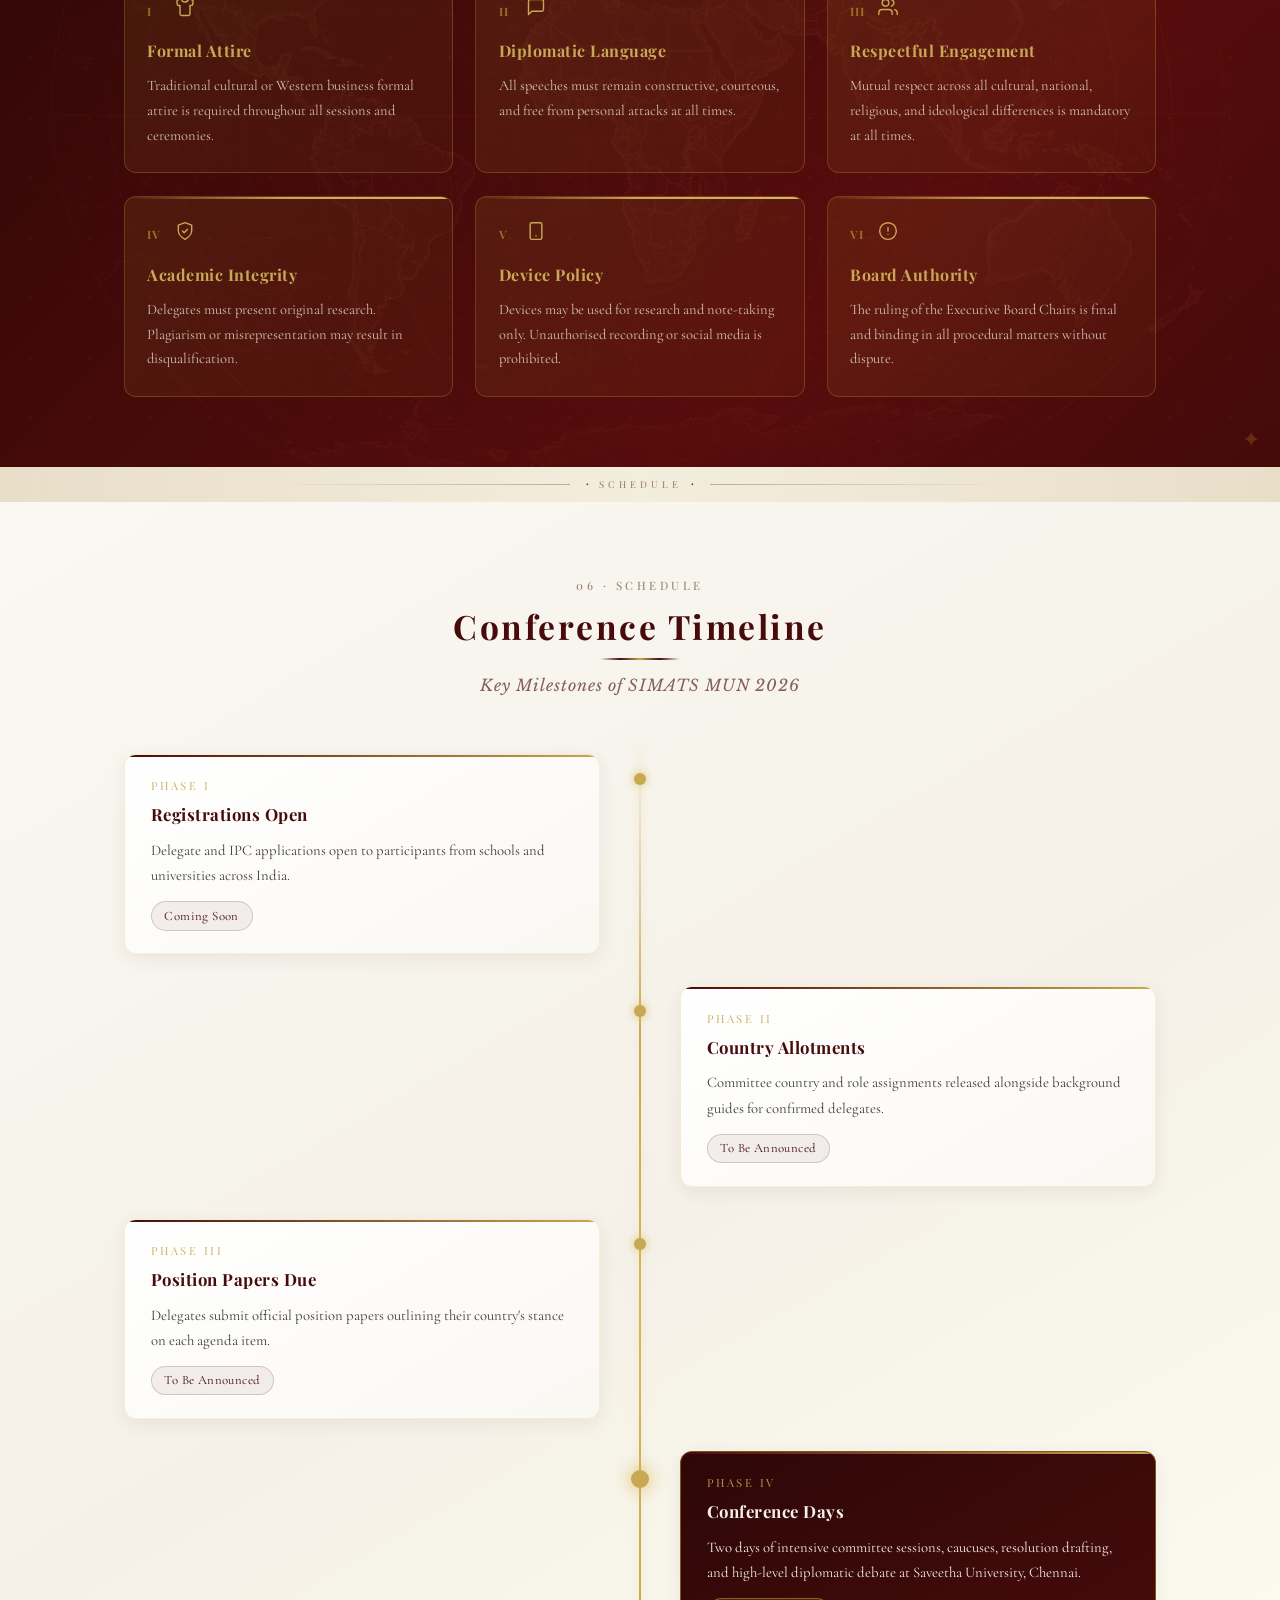
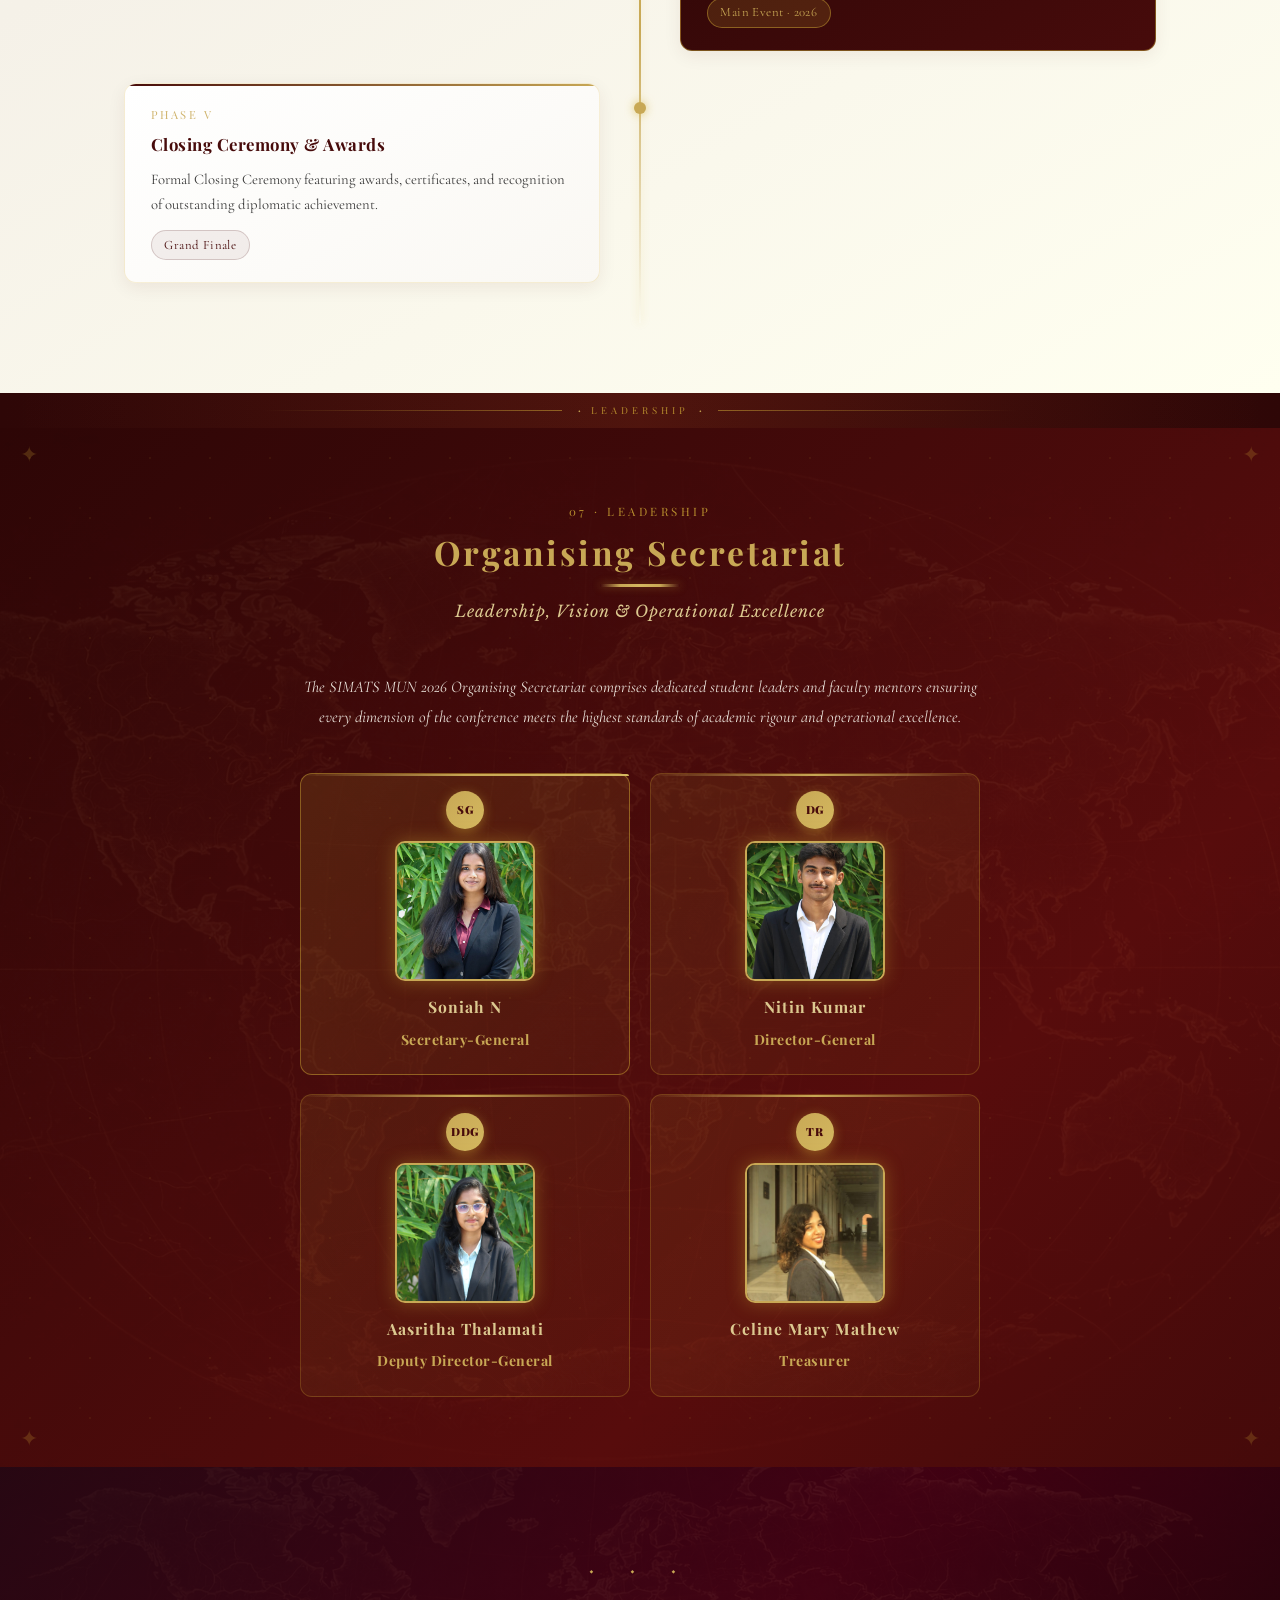
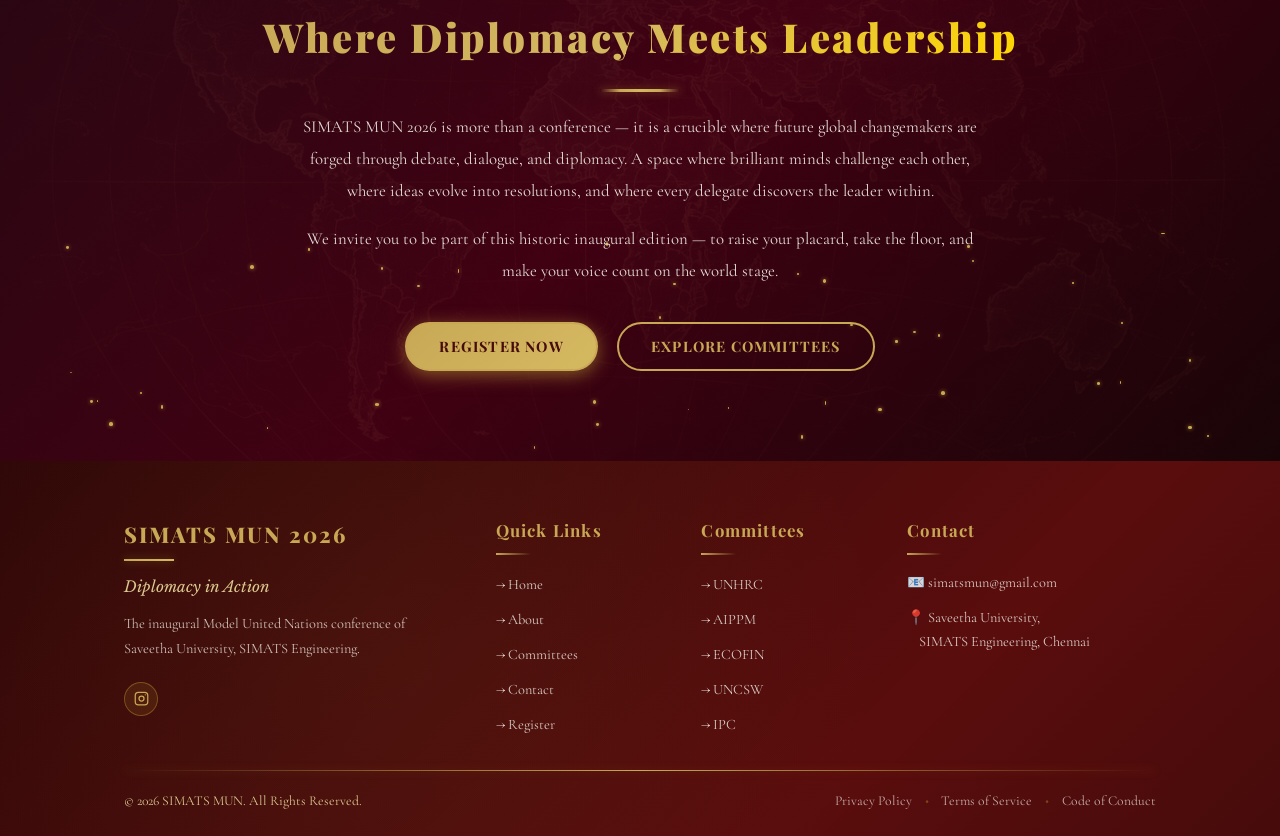
==== commit 0f8e3d33: "Me\\saage updated" ====
--- a/about.html
+++ b/about.html
@@ -458,38 +458,72 @@
                 <p class="section-tagline">Leadership, Vision &amp; Operational Excellence</p>
             </div>
             <p class="secretariat-intro-text" data-animate>The SIMATS MUN 2026 Organising Secretariat comprises dedicated student leaders and faculty mentors ensuring every dimension of the conference meets the highest standards of academic rigour and operational excellence.</p>
-            <div class="secretariat-grid" data-animate>
-                <div class="sec-role">
+
+            <!-- ═══ 4-CARD SECRETARIAT GRID ═══ -->
+            <!--
+             
+            -->
+            <div class="secretariat-grid secretariat-grid-4" data-animate>
+
+                <!-- Secretary-General -->
+                <div class="sec-role sec-role-featured">
                     <div class="sec-badge">SG</div>
+                    <div class="sec-photo-wrap">
+                        <!-- Replace src value with your image path e.g. src="sg.jpg" -->
+                        <img class="sec-photo-img" src="Soniah.jpg" alt="Secretary-General">
+                    </div>
+                    <div class="sec-name-wrap">
+                        <span class="sec-name">Soniah N</span>
+                    </div>
                     <h4>Secretary-General</h4>
-                    <p>The highest executive authority of the conference, providing strategic leadership and presiding over plenary sessions.</p>
-                </div>
+                    <p></p>
+                </div>
+
+                <!-- Director-General -->
                 <div class="sec-role">
                     <div class="sec-badge">DG</div>
+                    <div class="sec-photo-wrap">
+                        <!-- Replace src value with your image path e.g. src="dg.jpg" -->
+                        <img class="sec-photo-img" src="Nitin1.jpg" alt="Director-General">
+                    </div>
+                    <div class="sec-name-wrap">
+                        <span class="sec-name">Nitin Kumar</span>
+                    </div>
                     <h4>Director-General</h4>
-                    <p>Oversees policy frameworks, committee operations, and ensures procedural consistency across all forums.</p>
-                </div>
+                    <p></p>
+                </div>
+
+                <!-- Deputy Director-General -->
                 <div class="sec-role">
-                    <div class="sec-badge">DSG</div>
-                    <h4>Deputy Secretary-General</h4>
-                    <p>Manages inter-committee coordination and serves as liaison between Secretariat leadership and committee chairs.</p>
-                </div>
+                    <div class="sec-badge">DDG</div>
+                    <div class="sec-photo-wrap">
+                        <!-- Replace src value with your image path e.g. src="dsg.jpg" -->
+                        <img class="sec-photo-img" src="Aasi.jpg" alt="Deputy Director-General">
+                    </div>
+                    <div class="sec-name-wrap">
+                        <span class="sec-name">Aasritha Thalamati</span>
+                    </div>
+                    <h4>Deputy Director-General</h4>
+                    <p></p>
+                </div>
+
+                <!-- Treasurer -->
                 <div class="sec-role">
-                    <div class="sec-badge">USG</div>
-                    <h4>Under-Secretary-Generals</h4>
-                    <p>Each committee is overseen by a designated USG managing the Executive Board and maintaining debate quality.</p>
-                </div>
-                <div class="sec-role">
-                    <div class="sec-badge">FC</div>
-                    <h4>Faculty Coordinator</h4>
-                    <p>Provides institutional guidance and academic oversight, bridging the student Secretariat with the University administration.</p>
-                </div>
-                <div class="sec-role">
-                    <div class="sec-badge">CET</div>
-                    <h4>Core Executive Team</h4>
-                    <p>Operations, logistics, communications, and design professionals ensuring every aspect of the conference runs flawlessly.</p>
-                </div>
-            </div>
+                    <div class="sec-badge">TR</div>
+                    <div class="sec-photo-wrap">
+                        <!-- Replace src value with your image path e.g. src="tr.jpg" -->
+                        <img class="sec-photo-img" src="CELINE.jpg" alt="Treasurer">
+                    </div>
+                    <div class="sec-name-wrap">
+                        <span class="sec-name">Celine Mary Mathew</span>
+                    </div>
+                    <h4>Treasurer</h4>
+                    <p></p>
+                </div>
+
+            </div>
+            <!-- ═══ END 4-CARD GRID ═══ -->
+
         </div>
     </section>
 
--- a/about.css
+++ b/about.css
@@ -1677,4 +1677,100 @@
     .hero-stat-divider { display: none; }
     .hero-stat         { padding: 0 0.7rem; }
     .hero-stats-strip  { flex-wrap: wrap; gap: 0.5rem; }
+}
+
+
+/* ═══════════════════════════════════════════════════
+   SECRETARIAT 4-CARD ADDITIONS
+   Static photo (set via src in HTML) · Static name
+   ═══════════════════════════════════════════════════ */
+
+/* Override grid to 2×2 for the 4-card variant */
+.secretariat-grid-4 {
+    grid-template-columns: repeat(2, 1fr);
+    max-width: 680px;
+    margin: 0 auto;
+    gap: 1.2rem;
+}
+
+/* Featured card (SG) subtle highlight */
+.sec-role-featured {
+    border-color: rgba(212,175,55,0.45);
+    background: linear-gradient(135deg, rgba(212,175,55,0.15), rgba(212,175,55,0.06));
+}
+
+.sec-role-featured::before {
+    background: linear-gradient(90deg, transparent, var(--gold), var(--light-gold), var(--gold), transparent);
+    background-size: 200% 100%;
+    animation: shimmer 3s linear infinite;
+}
+
+/* Center-align all content in 4-card grid, tighter padding */
+.secretariat-grid-4 .sec-role {
+    text-align: center;
+    display: flex;
+    flex-direction: column;
+    align-items: center;
+    padding: 1.1rem 1rem;
+}
+
+/* ── Photo wrap ── */
+.sec-photo-wrap {
+    width: 140px;
+    height: 140px;
+    margin: 0 auto 0.8rem;
+    border-radius: 10px;
+    overflow: hidden;
+    border: 2.5px solid var(--gold);
+    box-shadow: 0 0 18px rgba(212,175,55,0.35);
+    background: linear-gradient(135deg, rgba(212,175,55,0.1), rgba(212,175,55,0.03));
+    flex-shrink: 0;
+}
+
+/* Photo image — set src in HTML */
+.sec-photo-img {
+    width: 100%;
+    height: 100%;
+    object-fit: cover;
+    display: block;
+}
+
+/* ── Name ── */
+.sec-name-wrap {
+    text-align: center;
+    margin-bottom: 0.4rem;
+}
+
+.sec-name {
+    font-family: 'Playfair Display', serif;
+    font-size: 0.98rem;
+    font-weight: 700;
+    color: var(--pale-gold);
+    letter-spacing: 1px;
+}
+
+/* Tighten title and description text inside 4-card grid */
+.secretariat-grid-4 .sec-role h4 {
+    font-size: 0.88rem;
+    margin-bottom: 0.35rem;
+}
+
+.secretariat-grid-4 .sec-role p {
+    font-size: 0.82rem;
+    line-height: 1.55;
+}
+
+.secretariat-grid-4 .sec-badge {
+    width: 38px;
+    height: 38px;
+    font-size: 0.7rem;
+    margin-bottom: 0.75rem;
+}
+
+/* Responsive: stack to 1 col on small screens */
+@media (max-width: 600px) {
+    .secretariat-grid-4 {
+        grid-template-columns: 1fr;
+        max-width: 320px;
+    }
 }
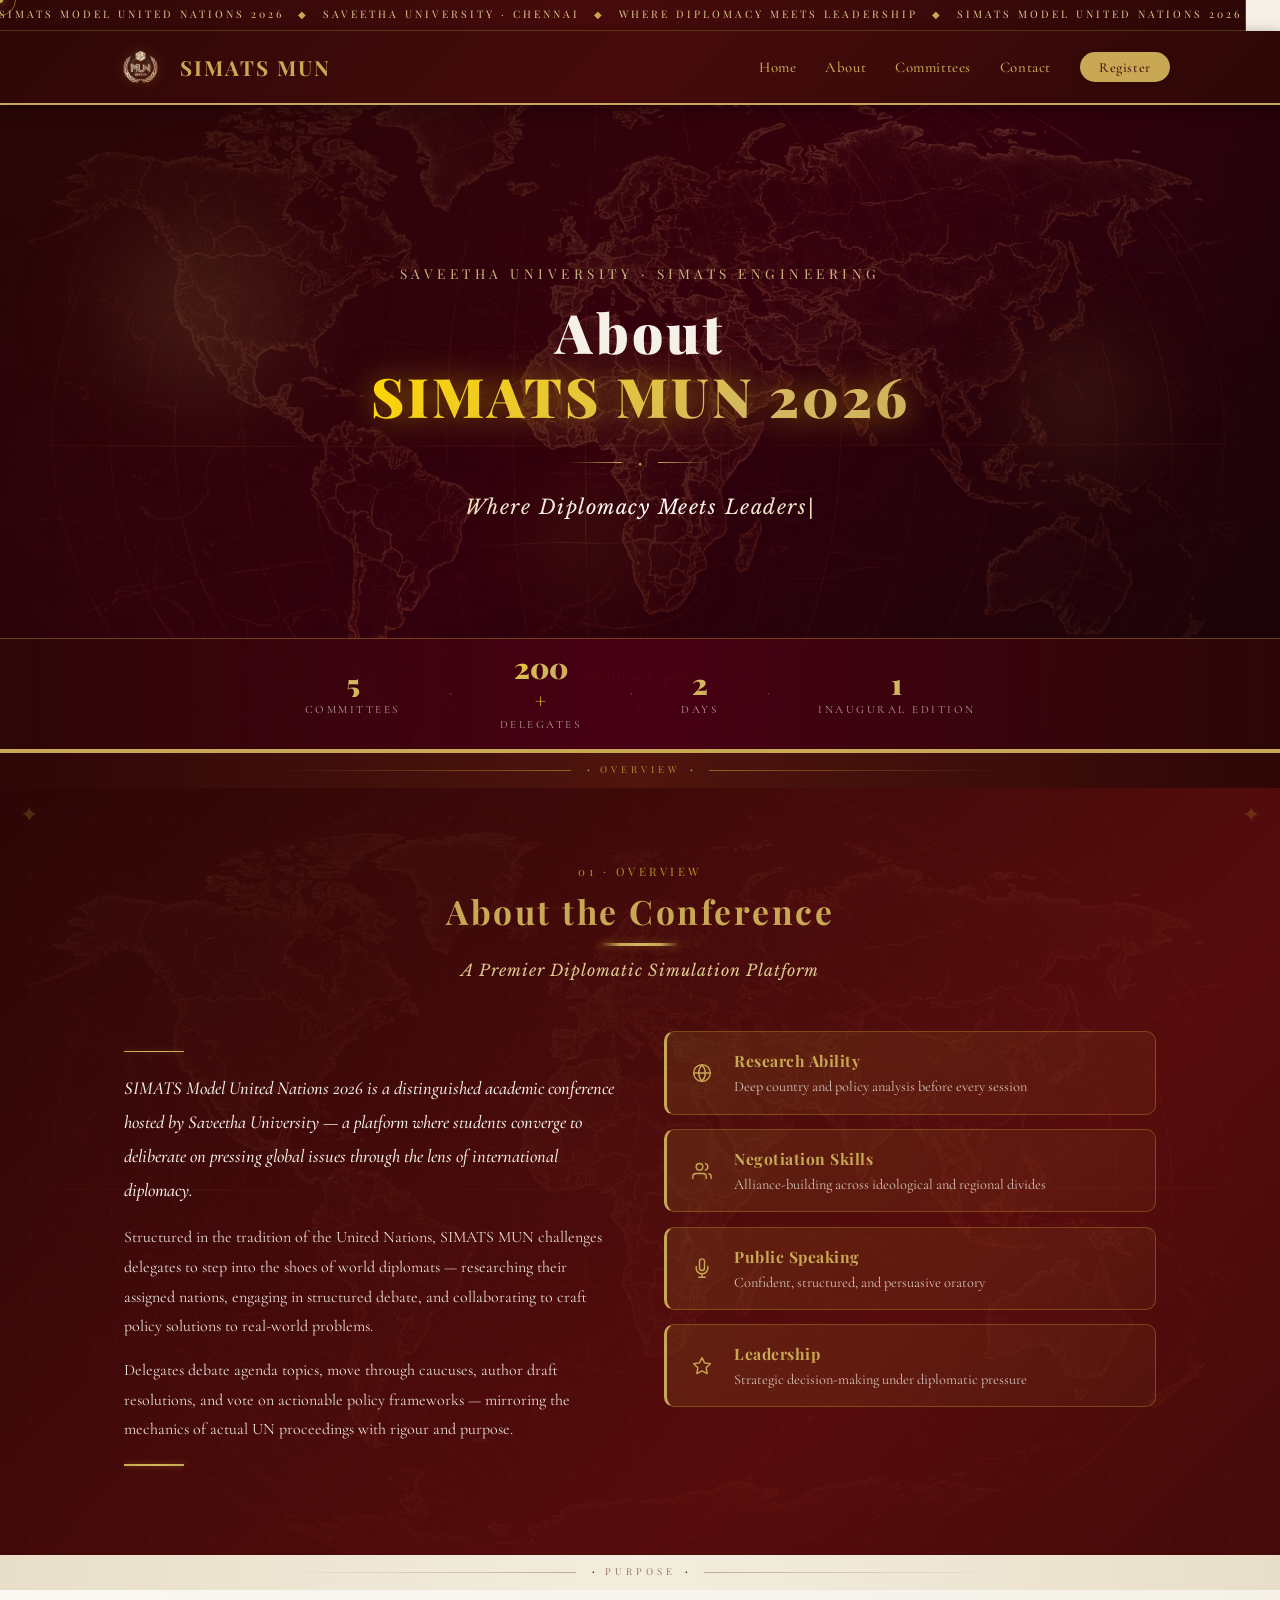
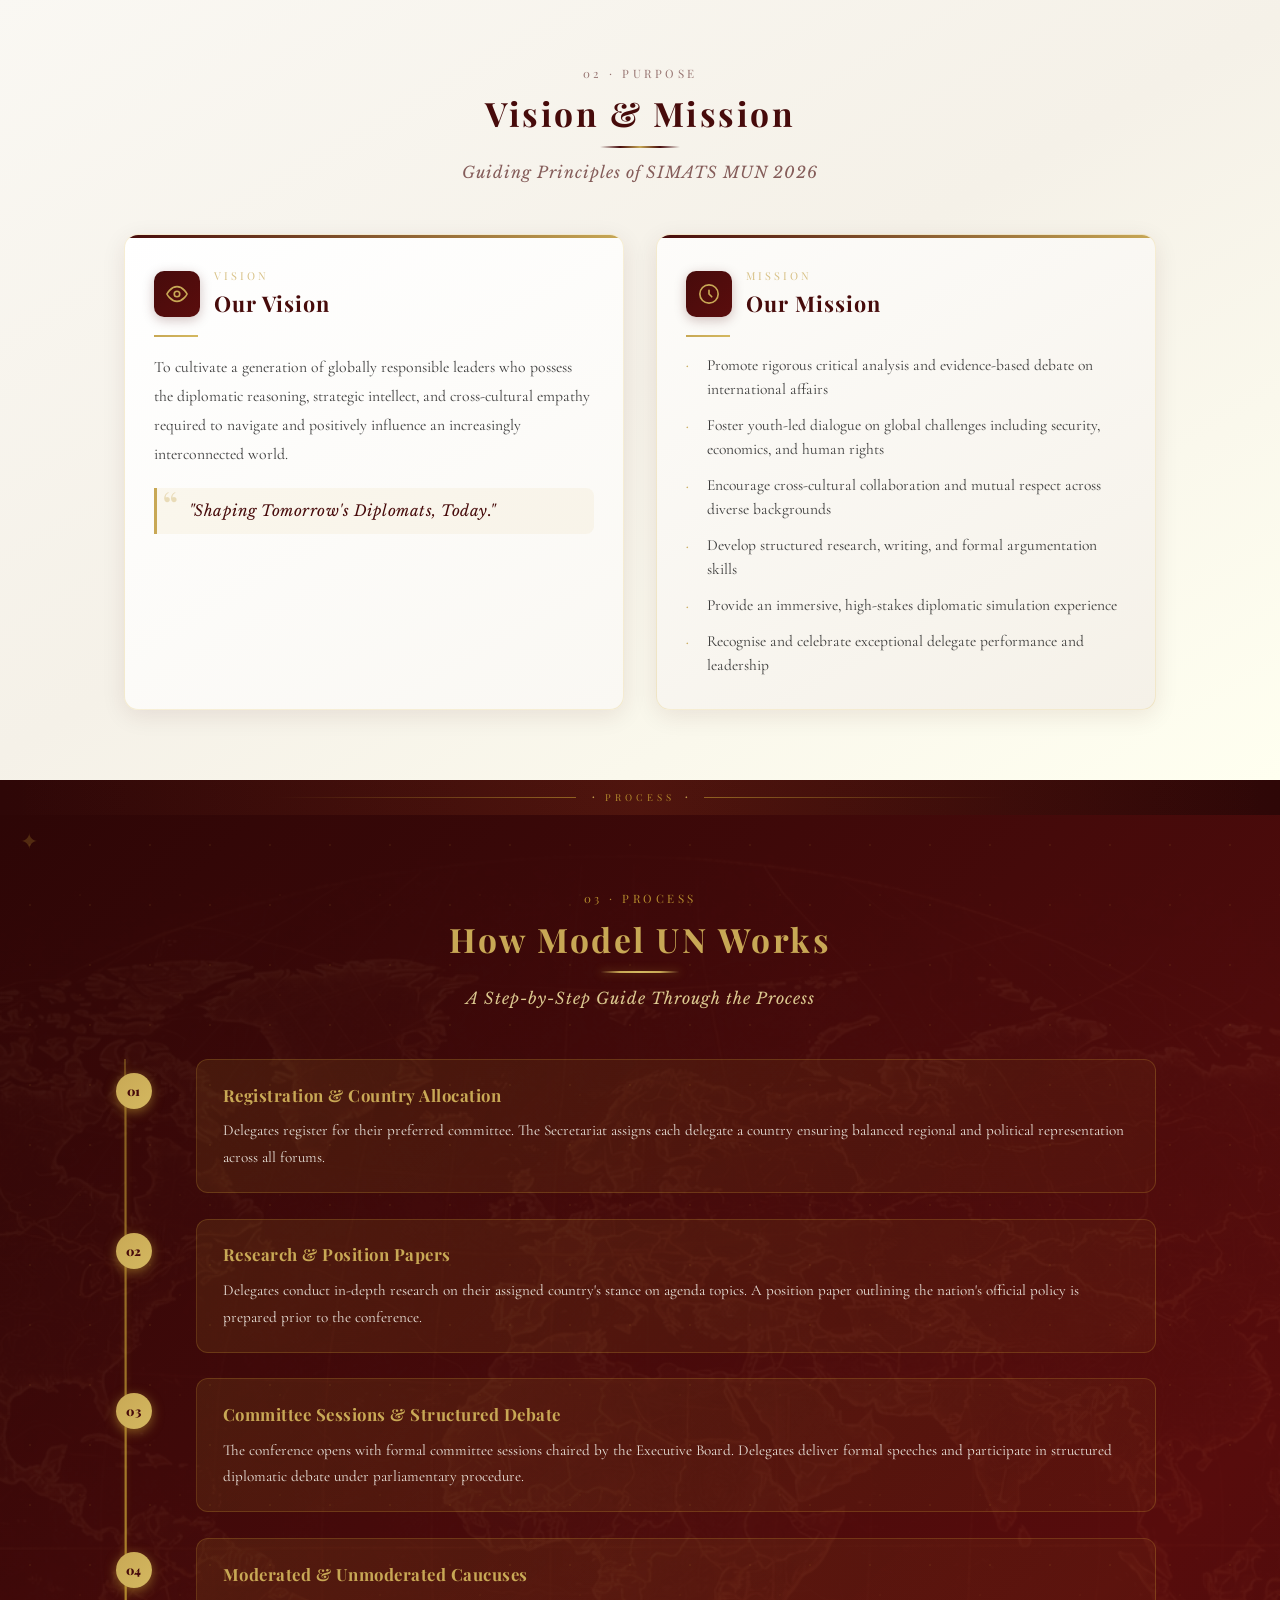
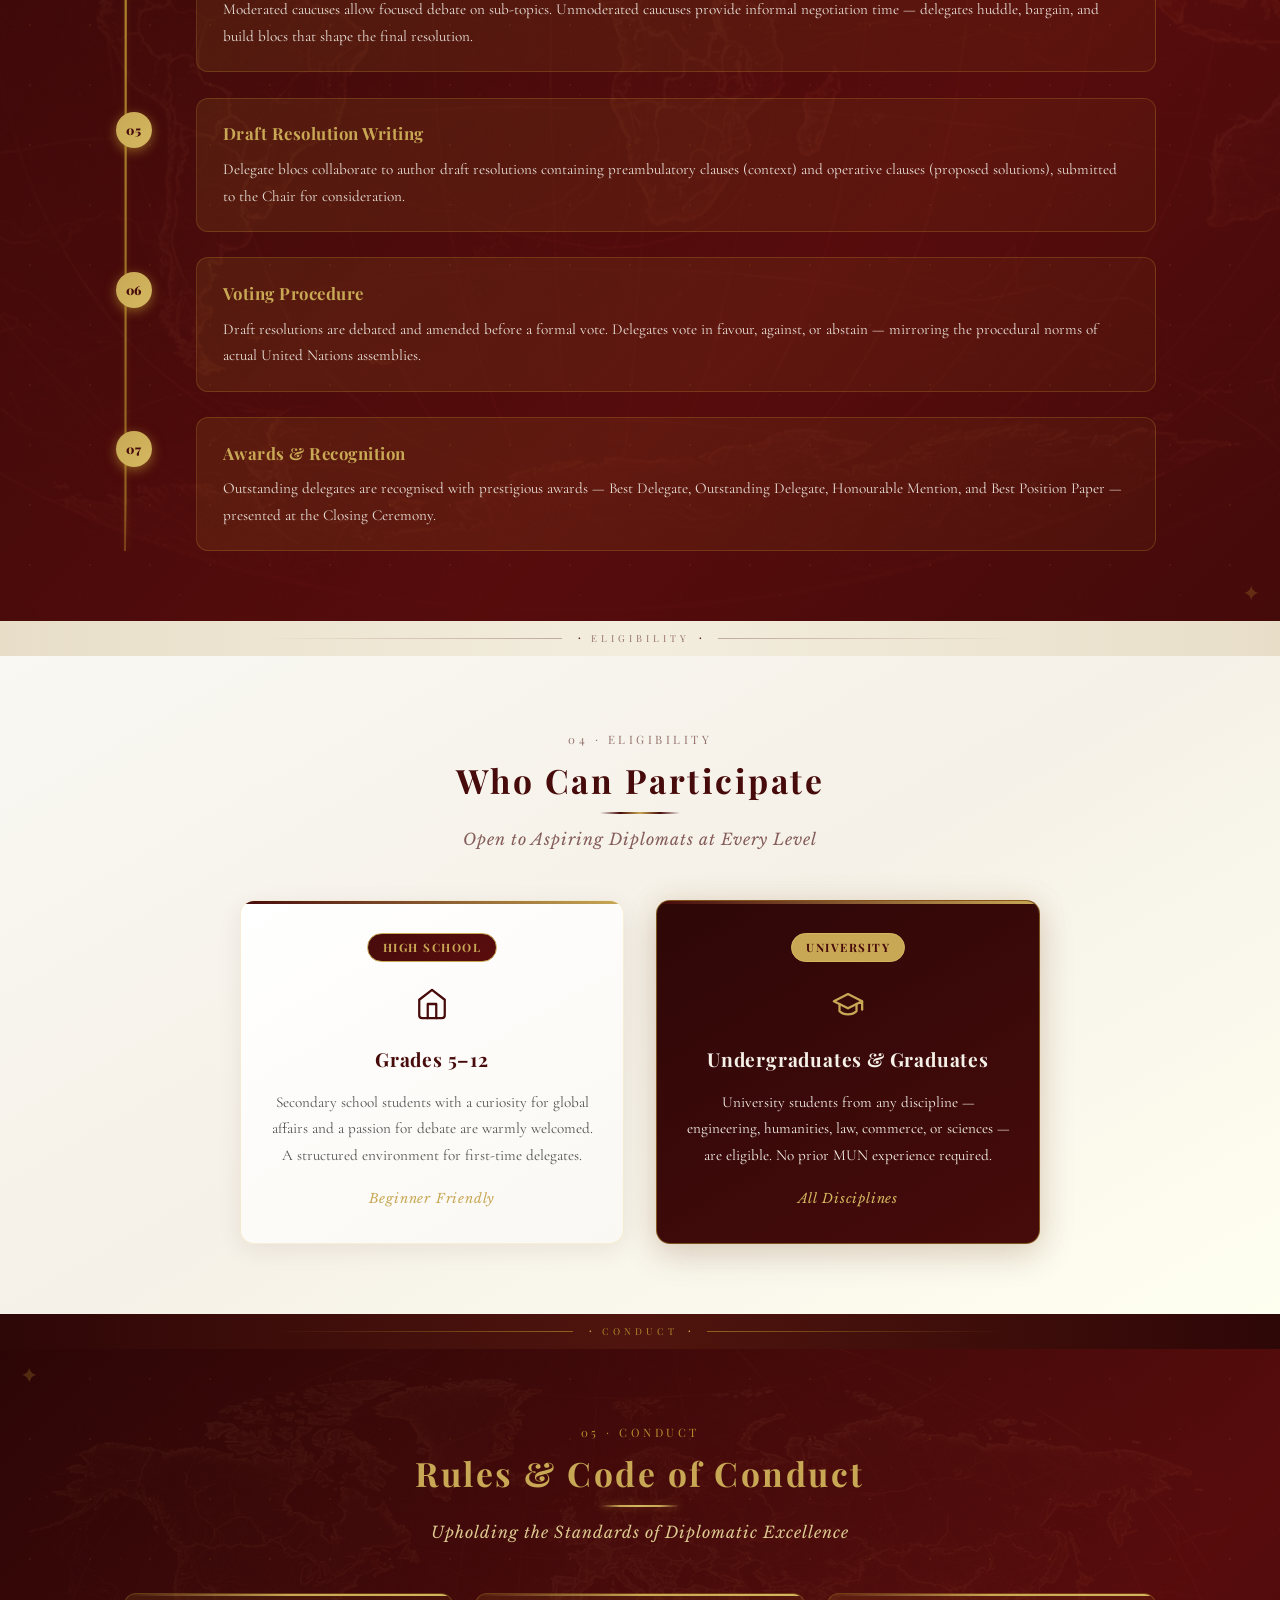
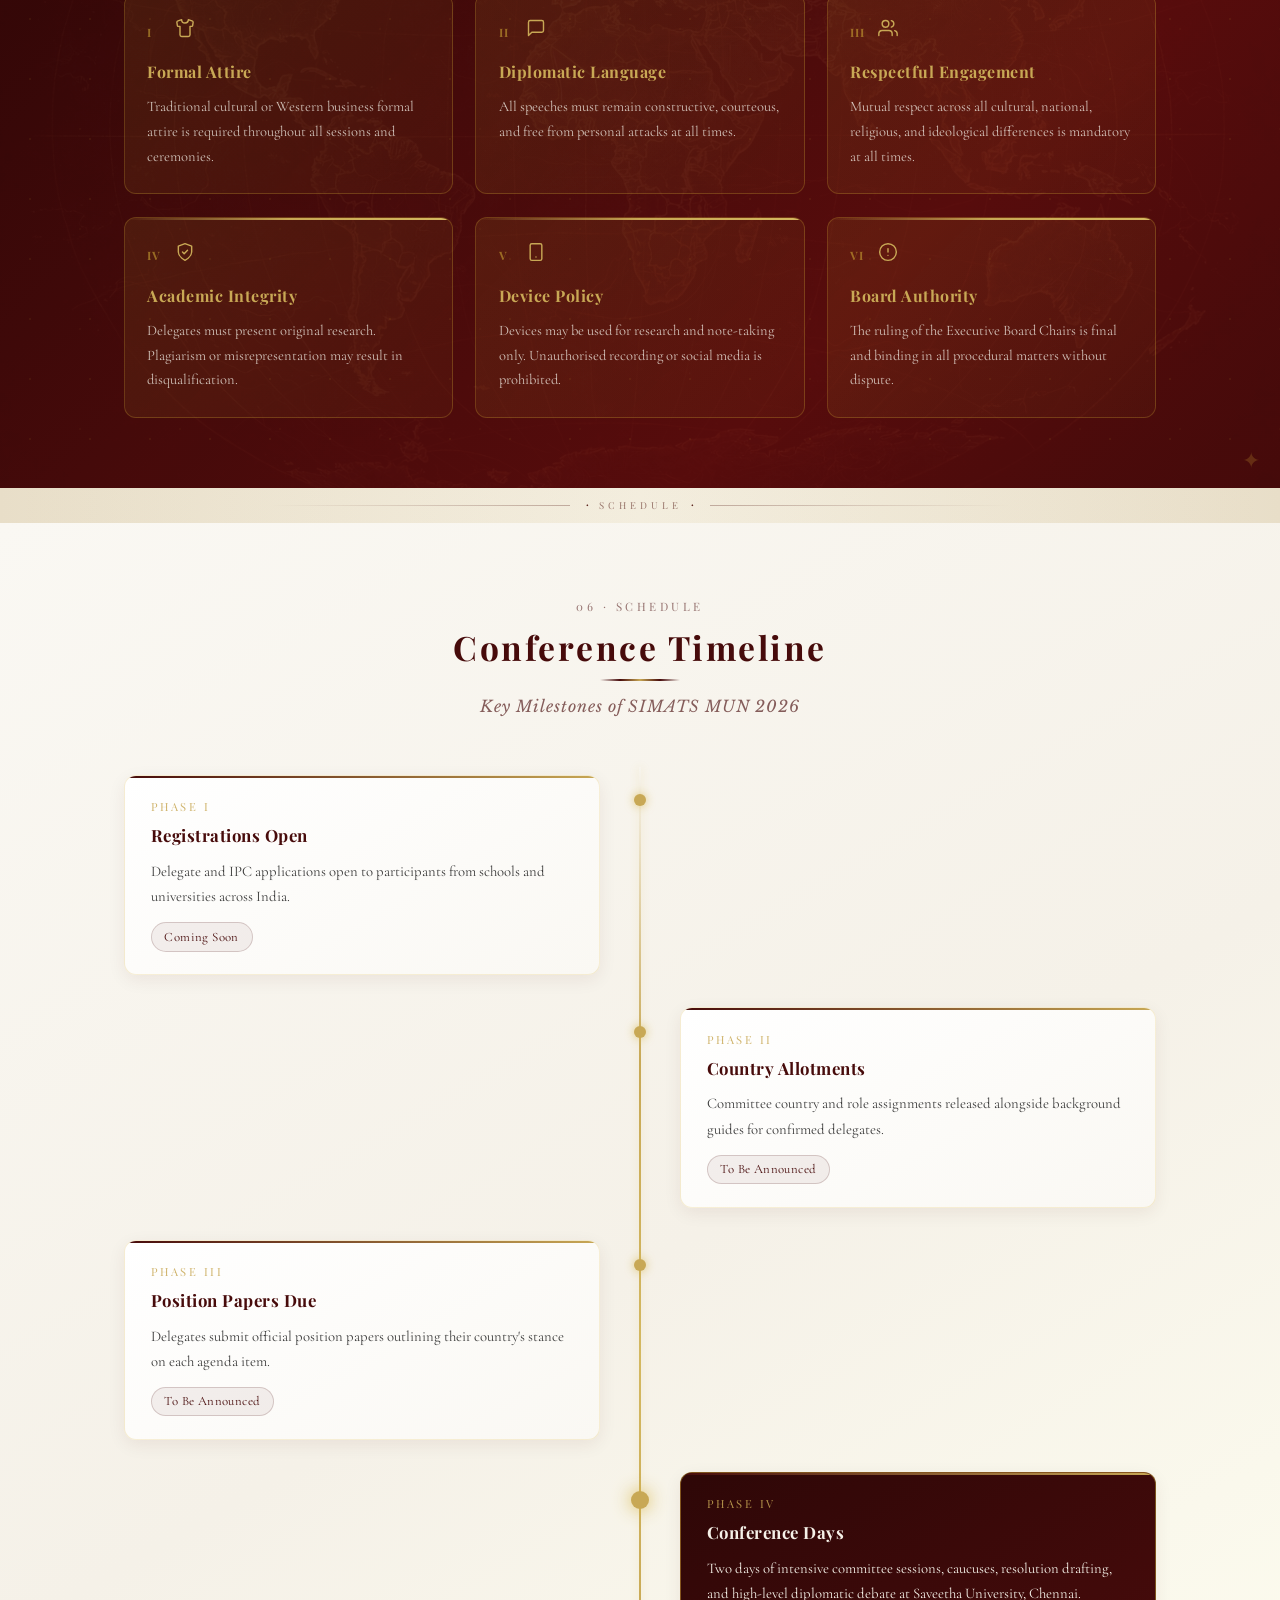
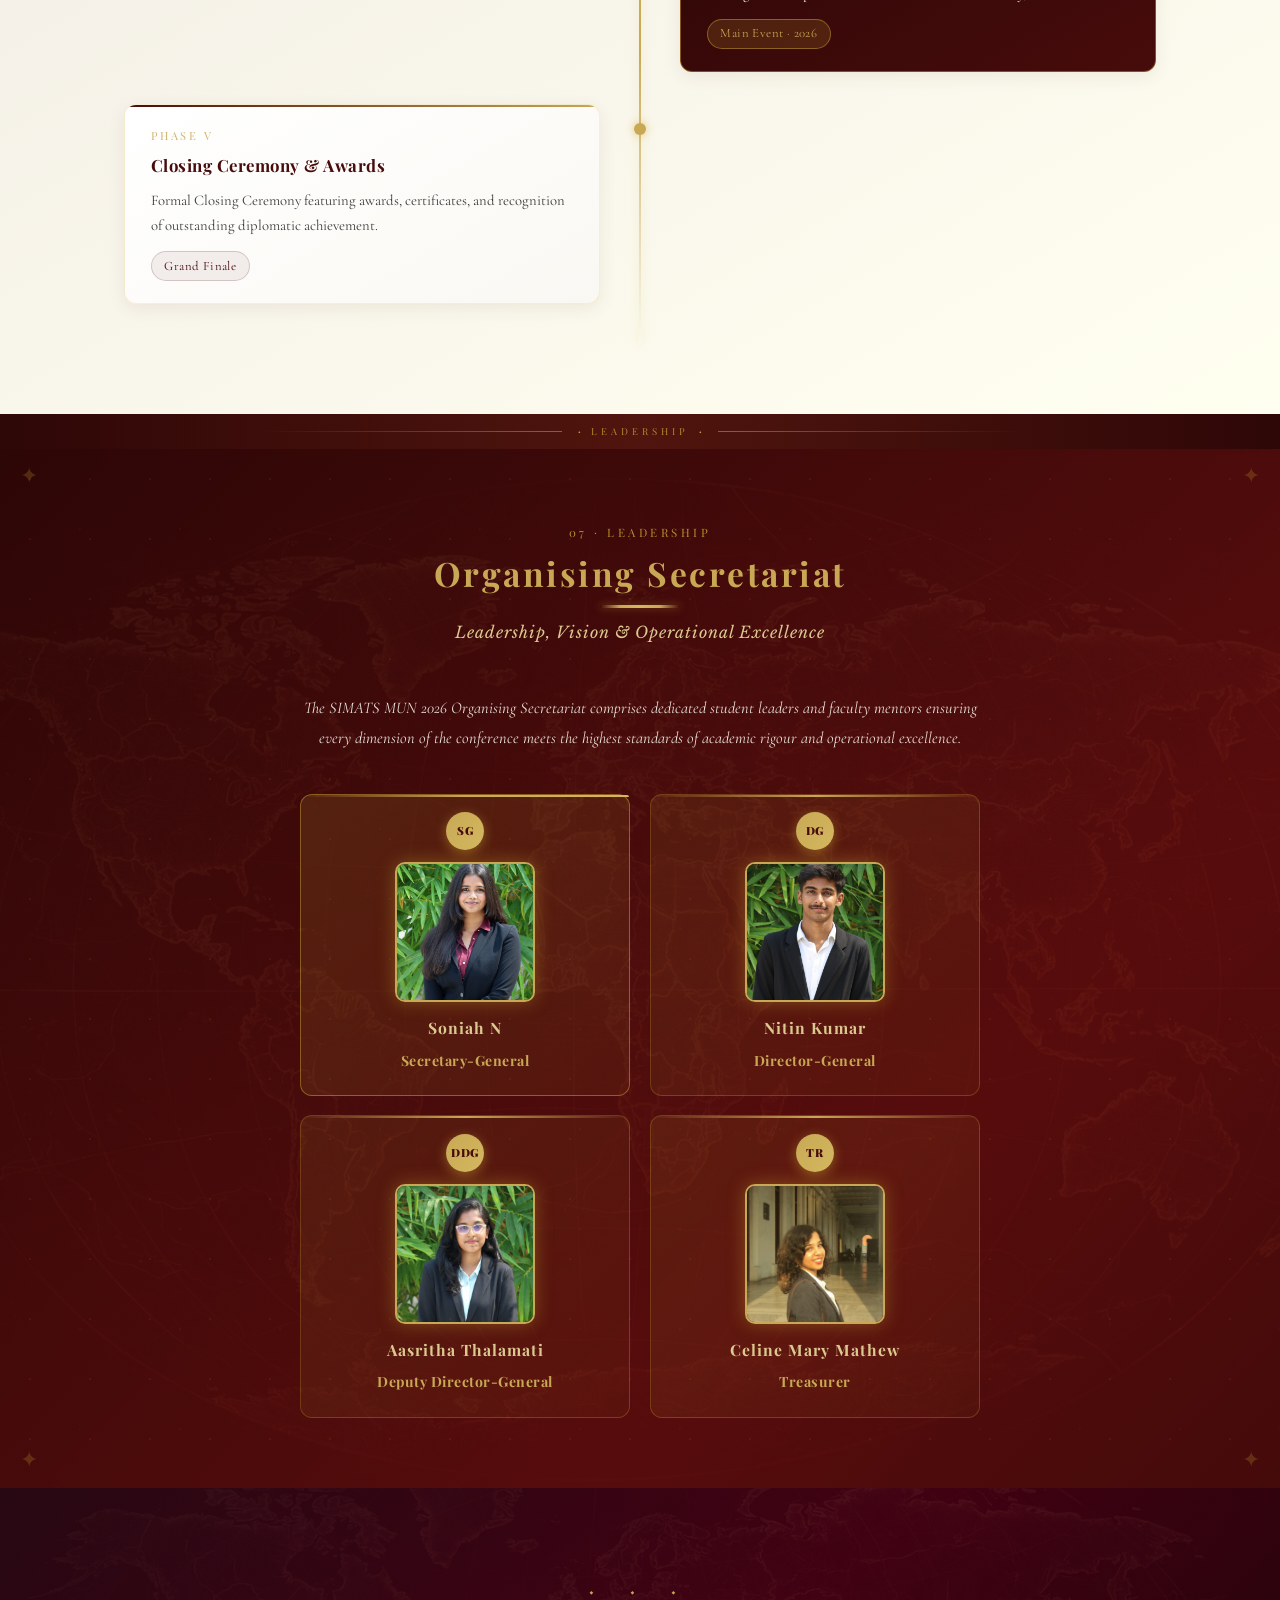
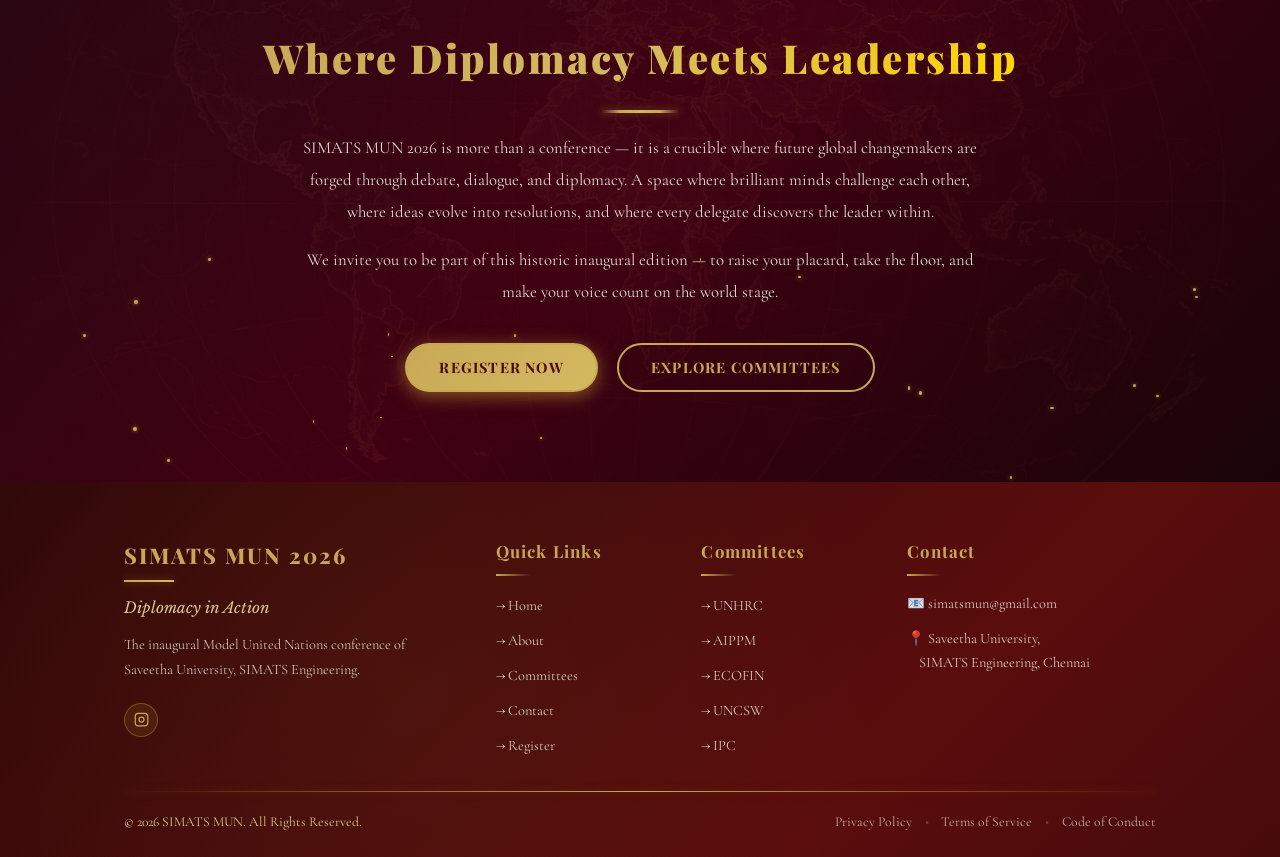
==== commit 7aed51bb: "bug: Fixed bugs" ====
--- a/about.html
+++ b/about.html
@@ -9,6 +9,9 @@
 </head>
 <body>
 
+    <!-- Sidebar Overlay -->
+    <div class="nav-overlay" id="nav-overlay"></div>
+
     <!-- CUSTOM CURSOR -->
     <div class="cursor-dot" id="cursorDot"></div>
     <div class="cursor-ring" id="cursorRing"></div>
@@ -20,21 +23,28 @@
 
     <!-- NAVBAR -->
     <nav class="navbar">
-        <div class="nav-container">
-            <a href="index.html" class="nav-logo">SIMATS MUN</a>
-            <div class="nav-toggle" id="navToggle">
-                <span></span><span></span><span></span>
-            </div>
-            <ul class="nav-menu" id="navMenu">
+        <div class="nav-container container">
+            <a href="index.html" class="nav-logo-wrap">
+                <img src="logo.png" alt="SIMATS MUN Logo" class="nav-logo-img">
+                <span class="nav-logo">SIMATS MUN</span>
+            </a>
+            <div class="nav-toggle" id="nav-toggle">
+                <span></span>
+                <span></span>
+                <span></span>
+            </div>
+            <ul class="nav-menu" id="nav-menu">
                 <li><a href="index.html">Home</a></li>
                 <li><a href="about.html" class="nav-active">About</a></li>
                 <li><a href="committees.html">Committees</a></li>
                 <li><a href="contact.html">Contact</a></li>
-                <li><a href="https://docs.google.com/forms/d/e/1FAIpQLScOWp4qMa_FnYsrC9GpAJDIZBE_DCmWMveL-NBQRIcTcwy2eQ/formResponse" class="register-nav-btn">Register</a></li>
+                <li><a
+                    href="https://docs.google.com/forms/d/e/1FAIpQLScOWp4qMa_FnYsrC9GpAJDIZBE_DCmWMveL-NBQRIcTcwy2eQ/formResponse"
+                    class="register-nav-btn">Register</a></li>
             </ul>
         </div>
         <!-- Nav progress bar -->
-        <div class="nav-progress" id="navProgress"></div>
+        <div class="nav-progress" id="nav-progress"></div>
     </nav>
 
     <!-- HERO -->
--- a/about.css
+++ b/about.css
@@ -56,20 +56,46 @@
     display: flex;
     justify-content: space-between;
     align-items: center;
-    max-width: 1080px;
+    max-width: 1100px;
     margin: 0 auto;
-    padding: 0 24px;
+    padding: 0 20px;
 }
 
 .nav-logo {
     color: var(--gold);
-    font-size: 1.25rem;
+    font-size: 1.3rem;
     font-weight: 700;
     text-decoration: none;
     font-family: 'Playfair Display', serif;
-    letter-spacing: 2.5px;
+    letter-spacing: 2px;
     transition: color 0.3s;
 }
+
+.nav-logo-wrap {
+    display: flex;
+    align-items: center;
+    gap: 0.55rem;
+    text-decoration: none;
+}
+
+.nav-logo-img {
+    height: 54px;
+    width: auto;
+    object-fit: contain;
+    filter: drop-shadow(0 0 6px rgba(212, 175, 55, 0.35));
+    transition: filter 0.3s ease, transform 0.3s ease;
+    flex-shrink: 0;
+}
+
+.nav-logo-wrap:hover .nav-logo-img {
+    filter: drop-shadow(0 0 10px rgba(212, 175, 55, 0.7));
+    transform: scale(1.04);
+}
+
+.nav-logo-wrap .nav-logo {
+    text-decoration: none;
+}
+
 .nav-logo:hover { color: var(--light-gold); }
 
 .nav-menu {
@@ -1214,7 +1240,7 @@
 
 @media (max-width: 768px) {
     .nav-menu {
-        position: fixed; left: -100%; top: 52px;
+        position: fixed; left: -100%; top: 60px;
         flex-direction: column;
         background: linear-gradient(135deg, var(--deep-burgundy), var(--burgundy));
         width: 100%; text-align: center;
@@ -1225,6 +1251,23 @@
     }
     .nav-menu.active { left: 0; }
     .nav-toggle { display: flex; }
+
+    .nav-overlay {
+        display: none;
+        position: fixed;
+        inset: 0;
+        background: rgba(20, 3, 8, 0.75);
+        backdrop-filter: blur(4px);
+        -webkit-backdrop-filter: blur(4px);
+        z-index: 998;
+        opacity: 0;
+        transition: opacity 0.35s ease;
+    }
+
+    .nav-overlay.active {
+        display: block;
+        opacity: 1;
+    }
 
     .hero-title    { font-size: 2.5rem; }
     .section-title { font-size: 1.85rem; }
